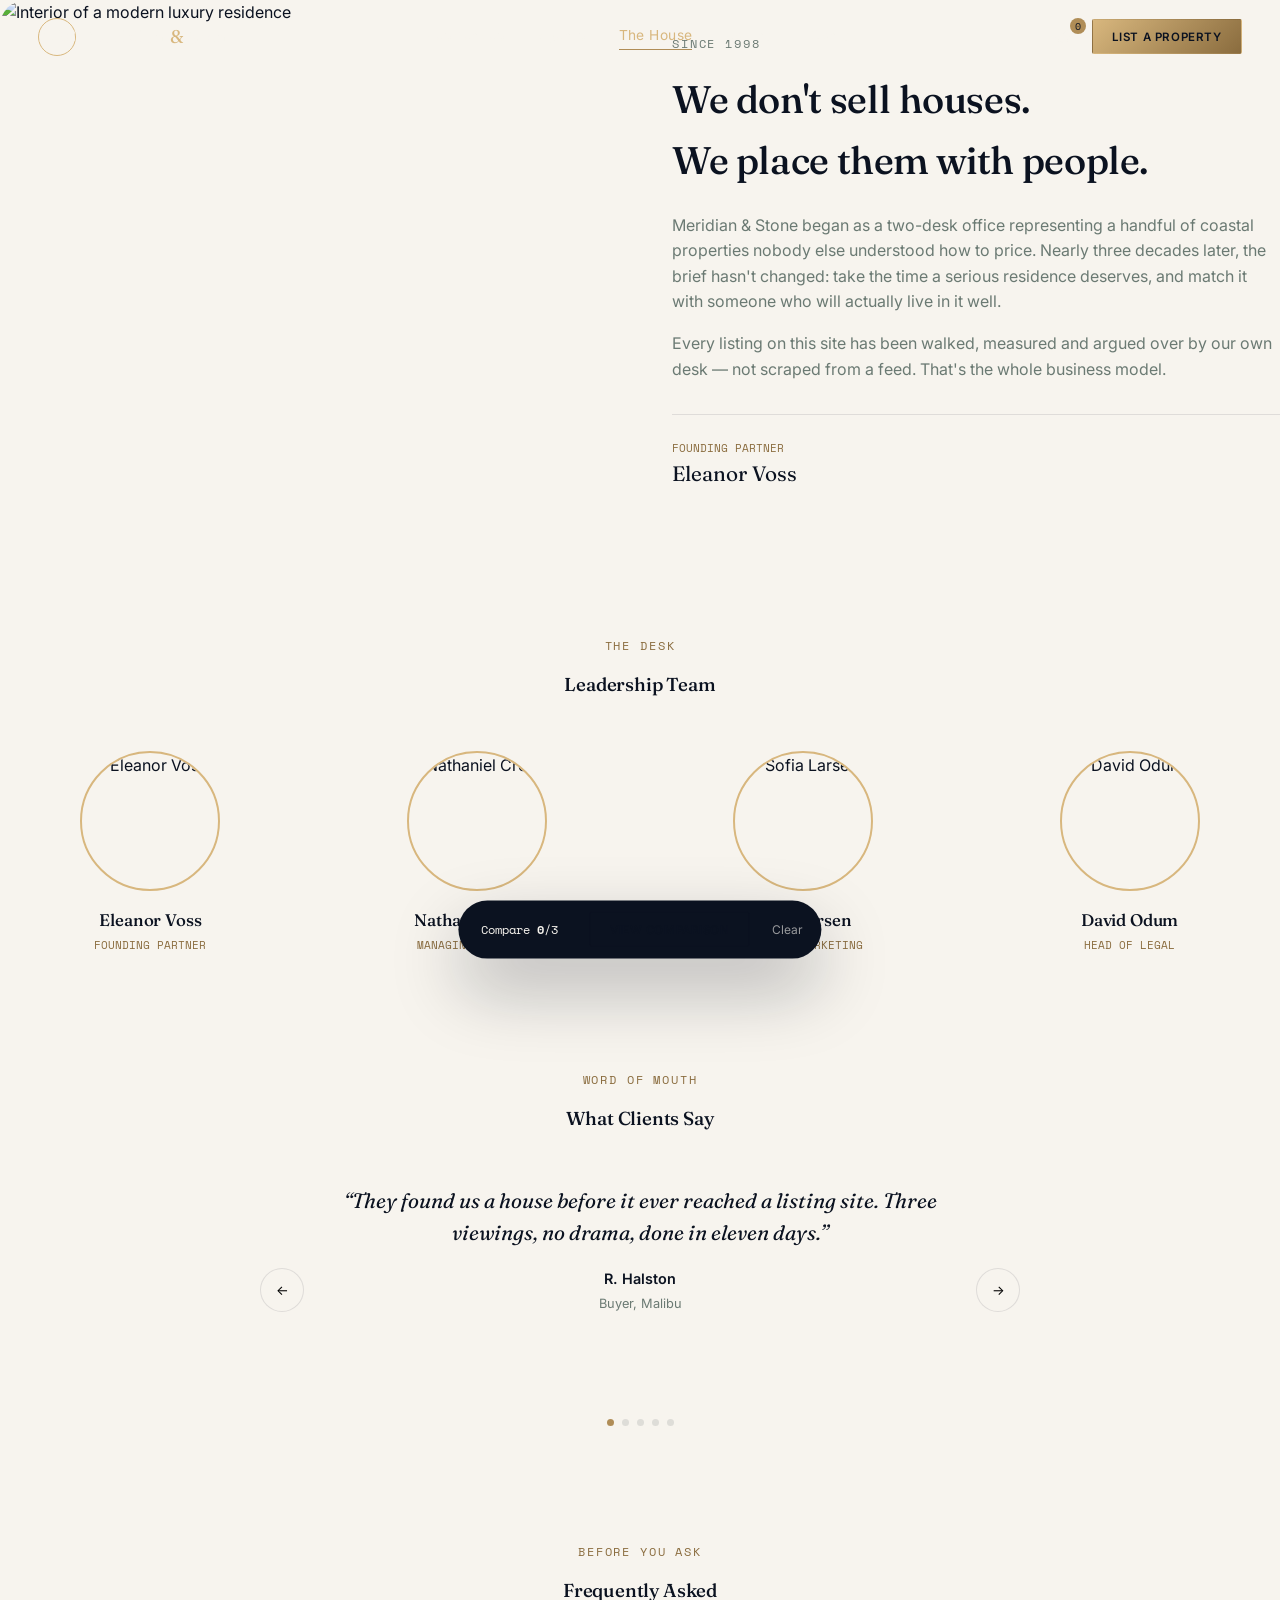
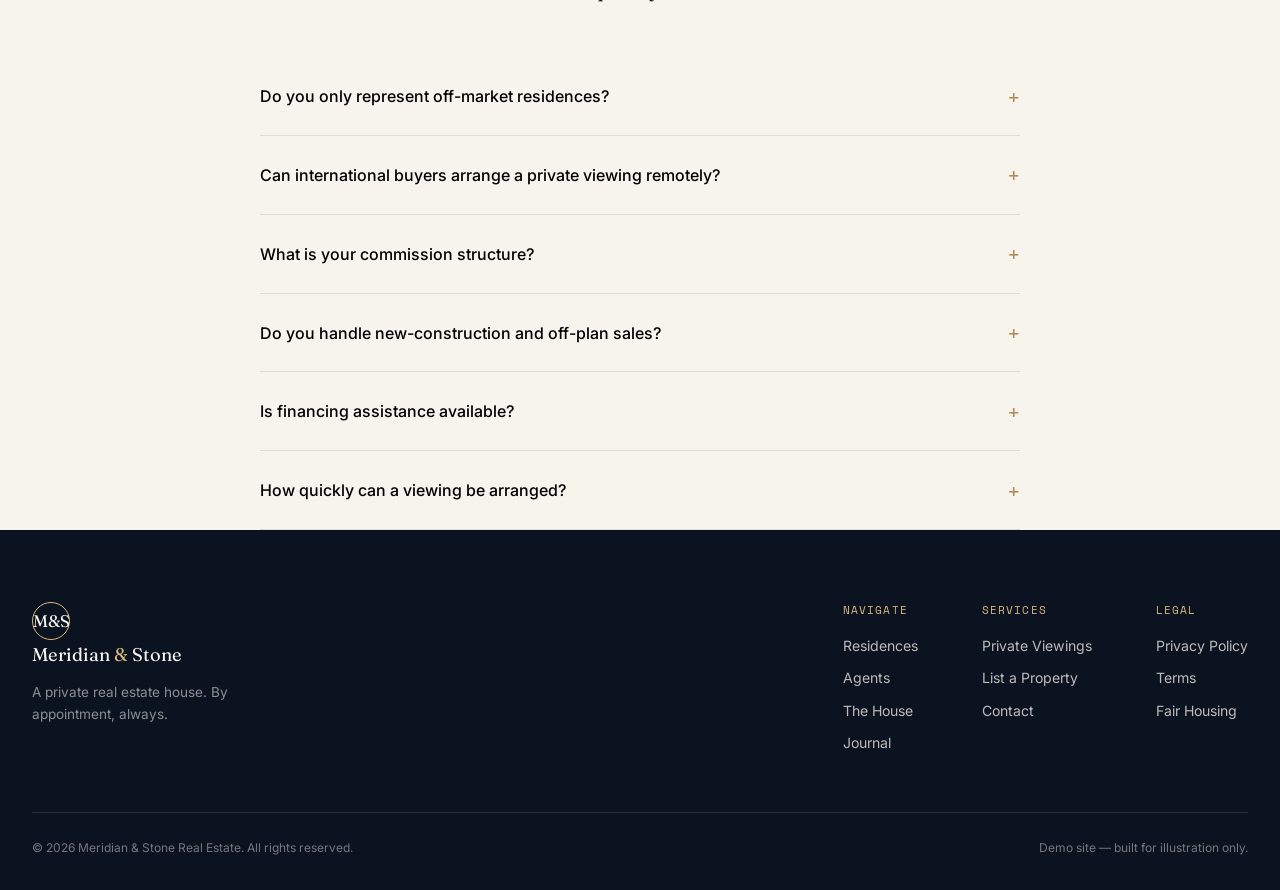
==== about.html @ effebbda "first commit" ====
<!DOCTYPE html>
<html lang="en">
<head>
<meta charset="UTF-8">
<meta name="viewport" content="width=device-width, initial-scale=1.0">
<title>About — Meridian &amp; Stone</title>
<meta name="description" content="Learn about Meridian & Stone, a private real estate house since 1998.">

<link rel="preconnect" href="https://fonts.googleapis.com">
<link rel="preconnect" href="https://fonts.gstatic.com" crossorigin>
<link href="https://fonts.googleapis.com/css2?family=Fraunces:ital,opsz,wght@0,9..144,300;0,9..144,400;0,9..144,500;0,9..144,600;1,9..144,400&family=Inter:wght@300;400;500;600;700&family=Space+Mono:wght@400;700&display=swap" rel="stylesheet">

<link rel="stylesheet" href="styles.css">
</head>
<body>

<!-- ============ LOADING SCREEN ============ -->
<div class="loader" id="loader" aria-hidden="true">
  <div class="loader__mark">
    <span class="loader__ring"></span>
    <span class="loader__glyph">M&amp;S</span>
  </div>
  <p class="loader__text">Meridian &amp; Stone</p>
</div>

<!-- ============ TOAST CONTAINER ============ -->
<div class="toast-stack" id="toastStack" aria-live="polite"></div>

<!-- ============ COMPARE DOCK ============ -->
<div class="compare-dock" id="compareDock">
  <div class="compare-dock__inner">
    <span class="compare-dock__label">Compare <strong id="compareCount">0</strong>/3</span>
    <div class="compare-dock__slots" id="compareSlots"></div>
    <button class="btn btn--ghost btn--sm" id="openCompareBtn">View comparison</button>
    <button class="compare-dock__clear" id="clearCompareBtn" aria-label="Clear comparison list">Clear</button>
  </div>
</div>

<!-- ============ NAVIGATION ============ -->
<header class="nav" id="siteNav">
  <div class="nav__inner">
    <a href="index.html" class="nav__brand">
      <span class="nav__mark">M&amp;S</span>
      <span class="nav__brandtext">Meridian <em>&amp;</em> Stone</span>
    </a>

    <nav class="nav__links" id="navLinks">
      <a href="listings.html" class="nav__link">Residences</a>
      <a href="agents.html" class="nav__link">Agents</a>
      <a href="about.html" class="nav__link active">The House</a>
      <a href="journal.html" class="nav__link">Journal</a>
      <a href="contact.html" class="nav__link">Contact</a>
    </nav>

    <div class="nav__actions">
      <button class="icon-btn" id="favToggleBtn" title="View saved residences" aria-label="Saved residences">
        <svg viewBox="0 0 24 24"><path d="M12 21s-7.5-4.6-10-9.2C.4 8.4 2 5 5.4 5c2 0 3.4 1 4.6 2.6C11.2 6 12.6 5 14.6 5 18 5 19.6 8.4 18 11.8 15.5 16.4 8 21 8 21z" fill="none" stroke="currentColor" stroke-width="1.5"/></svg>
        <span class="icon-btn__count" id="favCount">0</span>
      </button>
      <button class="btn btn--brass btn--sm" id="listPropertyBtn">List a Property</button>
      <button class="nav__burger" id="navBurger" aria-label="Open menu"><span></span><span></span><span></span></button>
    </div>
  </div>
</header>

<!-- ============ ABOUT PAGE ============ -->
<section class="sectionAbout" id="about">
  <div class="about__story">
    <div class="about__story-media" data-reveal>
      <img src="https://images.unsplash.com/photo-1600607687939-ce8a6c25118c?q=80&w=1400&auto=format&fit=crop" alt="Interior of a modern luxury residence" loading="lazy">
    </div>
    <div class="about__story-copy" data-reveal>
      <p class="eyebrow">Since 1998</p>
      <h2>We don't sell houses. <br>We place them with people.</h2>
      <p>Meridian &amp; Stone began as a two-desk office representing a handful of coastal properties nobody else understood how to price. Nearly three decades later, the brief hasn't changed: take the time a serious residence deserves, and match it with someone who will actually live in it well.</p>
      <p>Every listing on this site has been walked, measured and argued over by our own desk — not scraped from a feed. That's the whole business model.</p>
      <div class="about__signature">
        <span>Founding Partner</span>
        <strong>Eleanor Voss</strong>
      </div>
    </div>
  </div>

  <div class="team">
    <div class="section__head" data-reveal><p class="eyebrow">The Desk</p><h3>Leadership Team</h3></div>
    <div class="team-grid" id="teamGrid"></div>
  </div>

  <div class="testimonials" data-reveal>
    <div class="section__head"><p class="eyebrow">Word Of Mouth</p><h3>What Clients Say</h3></div>
    <div class="testimonial-carousel">
      <button class="carousel-arrow carousel-arrow--prev" id="testiPrev" aria-label="Previous testimonial">&#8592;</button>
      <div class="testimonial-track" id="testimonialTrack"></div>
      <button class="carousel-arrow carousel-arrow--next" id="testiNext" aria-label="Next testimonial">&#8594;</button>
    </div>
    <div class="carousel-dots" id="testiDots"></div>
  </div>

  <div class="faq" data-reveal>
    <div class="section__head"><p class="eyebrow">Before You Ask</p><h3>Frequently Asked</h3></div>
    <div class="faq-list" id="faqList"></div>
  </div>
</section>

<!-- ============ FOOTER ============ -->
<footer class="footer">
  <div class="footer__inner">
    <div class="footer__brand">
      <span class="nav__mark">M&amp;S</span>
      <span class="nav__brandtext">Meridian <em>&amp;</em> Stone</span>
      <p>A private real estate house. By appointment, always.</p>
    </div>
    <div class="footer__cols">
      <div>
        <h4>Navigate</h4>
        <a href="listings.html">Residences</a>
        <a href="agents.html">Agents</a>
        <a href="about.html">The House</a>
        <a href="journal.html">Journal</a>
      </div>
      <div>
        <h4>Services</h4>
        <a href="booking.html">Private Viewings</a>
        <a href="upload.html">List a Property</a>
        <a href="contact.html">Contact</a>
      </div>
      <div>
        <h4>Legal</h4>
        <a href="#">Privacy Policy</a>
        <a href="#">Terms</a>
        <a href="#">Fair Housing</a>
      </div>
    </div>
  </div>
  <div class="footer__bottom">
    <p>&copy; <span id="year"></span> Meridian &amp; Stone Real Estate. All rights reserved.</p>
    <p>Demo site — built for illustration only.</p>
  </div>
</footer>

<!-- ============ BACK TO TOP ============ -->
<button class="back-to-top" id="backToTop" aria-label="Back to top">
  <svg viewBox="0 0 24 24"><path d="M12 19V5M5 12l7-7 7 7" fill="none" stroke="currentColor" stroke-width="2" stroke-linecap="round" stroke-linejoin="round"/></svg>
</button>

<!-- ============ PROPERTY DETAIL MODAL ============ -->
<div class="modal" id="propertyModal" aria-hidden="true">
  <div class="modal__backdrop" data-close-modal></div>
  <div class="modal__panel modal__panel--property" role="dialog" aria-modal="true" aria-labelledby="modalTitle">
    <button class="modal__close" data-close-modal aria-label="Close">&times;</button>
    <div class="modal__body" id="modalBody"></div>
  </div>
</div>

<!-- ============ COMPARE MODAL ============ -->
<div class="modal" id="compareModal" aria-hidden="true">
  <div class="modal__backdrop" data-close-modal></div>
  <div class="modal__panel modal__panel--compare" role="dialog" aria-modal="true" aria-labelledby="compareTitle">
    <button class="modal__close" data-close-modal aria-label="Close">&times;</button>
    <h3 id="compareTitle">Compare Residences</h3>
    <div class="compare-table-wrap">
      <table class="compare-table" id="compareTable"></table>
    </div>
  </div>
</div>

<!-- ============ FAVORITES MODAL ============ -->
<div class="modal" id="favModal" aria-hidden="true">
  <div class="modal__backdrop" data-close-modal></div>
  <div class="modal__panel modal__panel--fav" role="dialog" aria-modal="true" aria-labelledby="favTitle">
    <button class="modal__close" data-close-modal aria-label="Close">&times;</button>
    <h3 id="favTitle">Saved Residences</h3>
    <div class="fav-grid" id="favGrid"></div>
    <p class="fav-empty" id="favEmpty" hidden>Nothing saved yet — tap the heart on any residence to keep it here.</p>
  </div>
</div>

<script src="script.js"></script>
</body>
</html>
---- styles.css ----
/* =========================================================
   MERIDIAN & STONE — LUXURY REAL ESTATE
   Design tokens: ink navy + brushed brass + warm ivory
   Type: Fraunces (display) / Inter (body) / Space Mono (data)
   ========================================================= */

:root{
  /* ---- Color tokens ---- */
  --ink:            #0B1220;
  --ink-2:          #121B2E;
  --ivory:          #F7F4EE;
  --ivory-dim:      #EDE8DD;
  --stone:          #E7E2D6;
  --charcoal:       #23262B;
  --brass:          #B08D57;
  --brass-light:    #D8B77E;
  --brass-dark:     #8A6C3E;
  --amber-glow:     #D8A657;
  --sage:           #6B7A73;
  --line:           rgba(11,18,32,0.10);
  --line-light:     rgba(247,244,238,0.18);

  /* ---- Type ---- */
  --font-display: 'Fraunces', serif;
  --font-body: 'Inter', sans-serif;
  --font-mono: 'Space Mono', monospace;

  /* ---- Elevation / glass ---- */
  --glass-bg: rgba(247,244,238,0.08);
  --glass-border: rgba(247,244,238,0.22);
  --shadow-soft: 0 20px 60px rgba(11,18,32,0.16);
  --shadow-lift: 0 30px 70px rgba(11,18,32,0.28);

  /* ---- Motion ---- */
  --ease: cubic-bezier(.16,.84,.32,1);
  --dur-fast: .25s;
  --dur-med: .55s;
  --dur-slow: .9s;

  --radius-sm: 6px;
  --radius-md: 14px;
  --radius-lg: 26px;
}

/* =========================================================
   RESET
   ========================================================= */
*,*::before,*::after{ box-sizing:border-box; }
html{ scroll-behavior:smooth; }
body{
  margin:0;
  font-family: var(--font-body);
  color: var(--ink);
  background: var(--ivory);
  line-height:1.6;
  -webkit-font-smoothing:antialiased;
  overflow-x:hidden;
  min-height:100vh;
  display:flex;
  flex-direction:column;
}
img{ max-width:100%; display:block; }
a{ color:inherit; text-decoration:none; }
button{ font-family:inherit; cursor:pointer; }
input,select,textarea{ font-family:inherit; font-size:1rem; }
ul{ margin:0; padding:0; list-style:none; }
h1,h2,h3,h4,h5{ font-family:var(--font-display); font-weight:500; margin:0; letter-spacing:-0.01em; }
p{ margin:0; }
:focus-visible{ outline:2px solid var(--brass); outline-offset:3px; }

@media (prefers-reduced-motion: reduce){
  *{ animation-duration:0.01ms !important; animation-iteration-count:1 !important; transition-duration:0.01ms !important; scroll-behavior:auto !important; }
}

.eyebrow{
  font-family: var(--font-mono);
  text-transform:uppercase;
  letter-spacing:0.16em;
  font-size:0.72rem;
  color:var(--brass-dark);
  margin-bottom:0.9rem;
  display:inline-block;
}

/* =========================================================
   LOADER
   ========================================================= */
.loader{
  position:fixed; inset:0; z-index:9999;
  background:var(--ink);
  display:flex; flex-direction:column; align-items:center; justify-content:center; gap:1.4rem;
  transition: opacity .7s var(--ease), visibility .7s var(--ease);
}
.loader.is-hidden{ opacity:0; visibility:hidden; pointer-events:none; }
.loader__mark{ position:relative; width:92px; height:92px; display:flex; align-items:center; justify-content:center; }
.loader__ring{
  position:absolute; inset:0; border-radius:50%;
  border:1px solid rgba(216,183,126,0.25);
  border-top-color:var(--brass-light);
  animation:spin 1.1s linear infinite;
}
.loader__glyph{ font-family:var(--font-display); color:var(--ivory); font-size:1.3rem; letter-spacing:0.05em; }
.loader__text{ font-family:var(--font-mono); color:var(--brass-light); letter-spacing:0.24em; font-size:0.7rem; text-transform:uppercase; }
@keyframes spin{ to{ transform:rotate(360deg); } }

/* =========================================================
   REVEAL ON SCROLL
   ========================================================= */
[data-reveal]{
  opacity:0; transform:translateY(28px);
  transition: opacity .9s var(--ease), transform .9s var(--ease);
}
[data-reveal].is-visible{ opacity:1; transform:none; }

/* =========================================================
   TOASTS
   ========================================================= */
.toast-stack{
  position:fixed; top:1.25rem; right:1.25rem; z-index:10000;
  display:flex; flex-direction:column; gap:0.6rem; align-items:flex-end;
}
.toast{
  background:var(--ink); color:var(--ivory);
  padding:0.9rem 1.2rem; border-radius:var(--radius-sm);
  font-size:0.88rem; box-shadow:var(--shadow-soft);
  display:flex; align-items:center; gap:0.6rem;
  border-left:3px solid var(--brass);
  transform:translateX(120%); opacity:0;
  transition: transform .5s var(--ease), opacity .5s var(--ease);
  max-width:320px;
}
.toast.is-shown{ transform:translateX(0); opacity:1; }
.toast--error{ border-left-color:#C1584A; }

/* =========================================================
   NAVIGATION
   ========================================================= */
.nav{
  position:fixed; top:0; left:0; right:0; z-index:1000;
  padding:1.1rem 0;
  transition: background .4s var(--ease), padding .4s var(--ease), box-shadow .4s var(--ease);
}
.nav::before{
  content:''; position:absolute; inset:0;
  background:transparent; transition: background .4s var(--ease), backdrop-filter .4s var(--ease);
  z-index:-1;
}
.nav.is-scrolled{ padding:0.65rem 0; box-shadow:0 8px 30px rgba(11,18,32,0.10); }
.nav.is-scrolled::before {
    background: rgba(247, 244, 238, 0.86);

    -webkit-backdrop-filter: blur(14px) saturate(140%);
    backdrop-filter: blur(14px) saturate(140%);
}
.nav.is-scrolled .nav__brandtext, .nav.is-scrolled .nav__link{ color:var(--ink); }
.nav.is-scrolled .nav__mark{ color:var(--ink); border-color:var(--ink); }
.nav.is-scrolled .icon-btn, .nav.is-scrolled .nav__burger span{ color:var(--ink); background:var(--ink); }

.nav__inner{
  max-width:1360px; margin:0 auto; padding:0 2.4rem;
  display:flex; align-items:center; justify-content:space-between; gap:2rem;
}
.nav__brand{ display:flex; align-items:center; gap:0.7rem; cursor:pointer; }
.nav__mark{
  font-family:var(--font-display); font-size:1.05rem; color:var(--ivory);
  border:1px solid var(--brass-light); border-radius:50%;
  width:38px; height:38px; display:flex; align-items:center; justify-content:center;
  transition:color .4s;
}
.nav__brandtext{ font-family:var(--font-display); font-size:1.15rem; color:var(--ivory); transition:color .4s; }
.nav__brandtext em{ font-style:normal; color:var(--brass-light); }

.nav__links{ display:flex; gap:2.1rem; }
.nav__link{
  font-size:0.86rem; letter-spacing:0.03em; color:var(--ivory);
  position:relative; padding-bottom:4px; transition:color .3s;
  cursor:pointer;
}
.nav__link::after{
  content:''; position:absolute; left:0; right:100%; bottom:0; height:1px; background:var(--brass);
  transition:right .35s var(--ease);
}
.nav__link:hover::after{ right:0; }

/* ===== ACTIVE LINK STYLING (Multi-page) ===== */
.nav__link.active {
  color: var(--brass-light) !important;
}
.nav__link.active::after {
  right: 0 !important;
  width: 100% !important;
}

/* ===== SCROLLED STATE ACTIVE LINK ===== */
.nav.is-scrolled .nav__link.active {
  color: var(--brass-dark) !important;
}
.nav.is-scrolled .nav__link.active::after {
  background: var(--brass-dark) !important;
}

.nav__actions{ display:flex; align-items:center; gap:1rem; }
.icon-btn{
  position:relative; background:none; border:none; color:var(--ivory); width:22px; height:22px; padding:0;
  transition:color .3s;
}
.icon-btn svg{ width:100%; height:100%; }
.icon-btn__count{
  position:absolute; top:-8px; right:-10px; background:var(--brass);
  color:var(--ink); font-family:var(--font-mono); font-size:0.6rem;
  width:16px; height:16px; border-radius:50%; display:flex; align-items:center; justify-content:center;
}
.nav__burger{ display:none; flex-direction:column; gap:5px; background:none; border:none; padding:6px; cursor:pointer; }
.nav__burger span{ width:22px; height:1.5px; background:var(--ivory); transition:background .3s; }

/* =========================================================
   BUTTONS
   ========================================================= */
.btn{
  display:inline-flex; align-items:center; justify-content:center; gap:0.5rem;
  padding:0.95rem 1.9rem; border-radius:2px; border:1px solid transparent;
  font-size:0.82rem; letter-spacing:0.05em; text-transform:uppercase; font-weight:600;
  cursor:pointer; position:relative; overflow:hidden;
  transition: transform .4s var(--ease), box-shadow .4s var(--ease), background .4s var(--ease), color .4s var(--ease), border-color .4s var(--ease);
}
.btn::before{
  content:''; position:absolute; inset:0; background:rgba(255,255,255,0.18);
  transform:translateX(-105%); transition:transform .55s var(--ease);
}
.btn:hover::before{ transform:translateX(105%); }
.btn:active{ transform:scale(0.97); }

.btn--brass{ background:linear-gradient(135deg, var(--brass-light), var(--brass-dark)); color:var(--ink); }
.btn--brass:hover{ box-shadow:0 12px 34px rgba(176,141,87,0.45); transform:translateY(-2px); }

.btn--ghost-light{ background:transparent; color:var(--ivory); border-color:rgba(247,244,238,0.5); }
.btn--ghost-light:hover{ background:rgba(247,244,238,0.1); border-color:var(--ivory); }

.btn--ghost{ background:transparent; color:var(--ink); border-color:var(--line); }
.btn--ghost:hover{ background:var(--ink); color:var(--ivory); }

.btn--outline{ background:transparent; color:var(--ink); border-color:var(--ink); }
.btn--outline:hover{ background:var(--ink); color:var(--ivory); }

.btn--sm{ padding:0.6rem 1.2rem; font-size:0.72rem; }
.btn--wide{ width:100%; padding:1.05rem; }

/* =========================================================
   HERO
   ========================================================= */
.hero{
  position:relative; min-height:100vh; display:flex; align-items:center; justify-content:center;
  overflow:hidden; color:var(--ivory); padding:8rem 2rem 4rem;
}
.hero__media{ position:absolute; inset:0; z-index:0; }
.hero__img{
  width:100%; height:100%; object-fit:cover;
  animation:heroZoom 22s ease-in-out infinite alternate;
}
@keyframes heroZoom{ from{ transform:scale(1); } to{ transform:scale(1.12); } }
.hero__overlay{
  position:absolute; inset:0;
  background:
    linear-gradient(180deg, rgba(11,18,32,0.55) 0%, rgba(11,18,32,0.35) 40%, rgba(11,18,32,0.85) 100%);
}
.hero__grain{
  position:absolute; inset:0; z-index:1; pointer-events:none; opacity:0.05;
  background-image:url("data:image/svg+xml,%3Csvg xmlns='http://www.w3.org/2000/svg' width='120' height='120'%3E%3Cfilter id='n'%3E%3CfeTurbulence type='fractalNoise' baseFrequency='0.85' numOctaves='2' stitchTiles='stitch'/%3E%3C/filter%3E%3Crect width='100%25' height='100%25' filter='url(%23n)'/%3E%3C/svg%3E");
}
.hero__content{ position:relative; z-index:2; max-width:820px; text-align:center; }
.hero__eyebrow{ color:var(--brass-light); }
.hero__title{
  font-size:clamp(2.6rem, 6vw, 5rem); line-height:1.05; font-weight:400;
}
.hero__title em{ font-style:italic; color:var(--brass-light); font-weight:300; }
.hero__sub{
  margin:1.6rem auto 0; max-width:520px; font-size:1.05rem; color:rgba(247,244,238,0.82); font-weight:300;
}
.hero__ctas{ display:flex; gap:1rem; justify-content:center; margin-top:2.6rem; flex-wrap:wrap; }

.hero__scroll{
  position:absolute; bottom:2.2rem; left:50%; transform:translateX(-50%);
  z-index:2; color:var(--ivory); font-family:var(--font-mono); font-size:0.68rem;
  letter-spacing:0.2em; text-transform:uppercase; display:flex; flex-direction:column; align-items:center; gap:0.6rem;
  opacity:0.75;
}
.hero__scroll span{
  width:1px; height:34px; background:linear-gradient(var(--brass-light), transparent);
  animation:scrollLine 1.8s ease-in-out infinite;
}
@keyframes scrollLine{ 0%{ transform:scaleY(0); transform-origin:top; } 50%{ transform:scaleY(1); transform-origin:top; } 51%{ transform-origin:bottom; } 100%{ transform:scaleY(0); transform-origin:bottom; } }

/* --- Search bar (signature glass element) --- */
.searchbar {
    position: relative;
    z-index: 3;

    margin-top: 3.2rem;

    display: flex;
    align-items: stretch;

    background: var(--glass-bg);
    border: 1px solid var(--glass-border);

    -webkit-backdrop-filter: blur(18px) saturate(160%);
    backdrop-filter: blur(18px) saturate(160%);

    border-radius: 100px;
    padding: 0.5rem 0.6rem 0.5rem 1.6rem;

    max-width: 920px;
    width: calc(100% - 2rem);

    box-shadow: var(--shadow-soft);
}
.searchbar__field{ display:flex; flex-direction:column; padding:0.4rem 1.2rem; flex:1; min-width:0; }
.searchbar__field label{ font-family:var(--font-mono); font-size:0.6rem; text-transform:uppercase; letter-spacing:0.12em; color:var(--brass-light); margin-bottom:2px; }
.searchbar__field input, .searchbar__field select{
  background:none; border:none; color:var(--ivory); font-size:0.88rem; padding:0; width:100%;
}
.searchbar__field input::placeholder{ color:rgba(247,244,238,0.5); }
.searchbar__field select{ appearance:none; }
.searchbar__field select option{ color:var(--ink); }
.searchbar__div{ width:1px; background:rgba(247,244,238,0.2); margin:0.5rem 0; }
.searchbar__submit{
  border:none; background:linear-gradient(135deg, var(--brass-light), var(--brass-dark));
  color:var(--ink); width:52px; height:52px; border-radius:50%; flex-shrink:0;
  display:flex; align-items:center; justify-content:center; transition:transform .3s var(--ease);
}
.searchbar__submit svg{ width:19px; height:19px; }
.searchbar__submit:hover{ transform:scale(1.08) rotate(8deg); }

/* =========================================================
   STATS STRIP
   ========================================================= */
.stats{ background:var(--ink); color:var(--ivory); padding:3.6rem 2rem; }
.stats__inner{
  max-width:1200px; margin:0 auto;
  display:grid; grid-template-columns:repeat(4,1fr); gap:2rem; text-align:center;
}
.stat{ position:relative; }
.stat__num{ font-family:var(--font-display); font-size:2.6rem; color:var(--brass-light); }
.stat__suffix{ font-family:var(--font-mono); font-size:1.1rem; color:var(--brass-light); margin-left:2px; }
.stat p{ margin-top:0.5rem; font-size:0.82rem; color:rgba(247,244,238,0.65); letter-spacing:0.02em; }

/* =========================================================
   SECTION GENERICS
   ========================================================= */
.section{ padding:7rem 2rem; max-width:1360px; margin:0 auto; }
.section--stone{ background:var(--ivory-dim); max-width:none; }
.section--stone > *{ max-width:1360px; margin-left:auto; margin-right:auto; }
.section--tight{ padding-top:3rem; padding-bottom:3rem; }
.section__head{ max-width:640px; margin:0 auto 3.2rem; text-align:center; }
.section__head h2{ font-size:clamp(1.9rem,3.4vw,2.8rem); }
.section__head--row{ display:flex; justify-content:space-between; align-items:flex-end; text-align:left; max-width:none; }
.section__lede{ margin-top:0.8rem; color:var(--sage); font-size:0.95rem; }

/* =========================================================
   FEATURED GRID (magazine asymmetric)
   ========================================================= */
.feature-grid{
  display:grid; grid-template-columns:repeat(4, 1fr); grid-auto-rows:220px; gap:1.4rem;
}
.feature-card{
  position:relative; border-radius:var(--radius-md); overflow:hidden; grid-column:span 2; grid-row:span 1;
  cursor:pointer;
}
.feature-card:nth-child(1){ grid-column:span 2; grid-row:span 2; }
.feature-card:nth-child(4){ grid-column:span 2; grid-row:span 2; }
.feature-card img{ width:100%; height:100%; object-fit:cover; transition:transform .8s var(--ease); }
.feature-card::after{
  content:''; position:absolute; inset:0;
  background:linear-gradient(180deg, rgba(11,18,32,0) 40%, rgba(11,18,32,0.88) 100%);
  transition:opacity .4s;
}
.feature-card:hover img{ transform:scale(1.09); }
.feature-card__info{
  position:absolute; left:0; right:0; bottom:0; padding:1.4rem; z-index:2; color:var(--ivory);
}
.feature-card__tag{ font-family:var(--font-mono); font-size:0.62rem; text-transform:uppercase; letter-spacing:0.1em; color:var(--brass-light); }
.feature-card__title{ font-size:1.25rem; margin-top:0.3rem; }
.feature-card__price{ font-family:var(--font-mono); font-size:0.85rem; margin-top:0.3rem; color:var(--ivory); opacity:0.9; }

/* =========================================================
   FILTERS
   ========================================================= */
.filters{
  max-width:1360px; margin:0 auto 3rem; padding:1.6rem; background:var(--ivory);
  border-radius:var(--radius-md); border:1px solid var(--line); box-shadow:0 12px 40px rgba(11,18,32,0.06);
}
.filters__row{ display:flex; gap:0.9rem; flex-wrap:wrap; }
.filters__row + .filters__row{ margin-top:1rem; align-items:center; }
.filters__input, .filters__select{
  padding:0.85rem 1.1rem; border:1px solid var(--line); border-radius:var(--radius-sm);
  background:var(--ivory-dim); flex:1; min-width:160px; font-size:0.88rem;
}
.filters__input{ flex:2; min-width:220px; }
.filters__rangelabel{ font-size:0.82rem; color:var(--sage); font-family:var(--font-mono); white-space:nowrap; }
.filters__row--range{ gap:1.2rem; }
.filters__row--range input[type="range"]{ flex:1; accent-color:var(--brass); }
.filters__reset{
  background:none; border:1px solid var(--line); padding:0.6rem 1.1rem; border-radius:var(--radius-sm);
  font-size:0.78rem; color:var(--ink); transition:all .3s;
}
.filters__reset:hover{ background:var(--ink); color:var(--ivory); border-color:var(--ink); }
.filters__count{ margin-top:0.9rem; font-size:0.8rem; color:var(--sage); font-family:var(--font-mono); }

/* =========================================================
   LISTING / PROPERTY CARDS
   ========================================================= */
.listing-grid, .rail-inner{
  display:grid; grid-template-columns:repeat(3, 1fr); gap:2rem;
}
.rail{ display:flex; gap:1.6rem; overflow-x:auto; padding-bottom:1rem; scroll-snap-type:x proximity; }
.rail .property-card{ min-width:300px; scroll-snap-align:start; }

.property-card{
  background:var(--ivory); border-radius:var(--radius-md); overflow:hidden; position:relative;
  box-shadow:0 10px 30px rgba(11,18,32,0.06);
  transition: transform .55s var(--ease), box-shadow .55s var(--ease);
  border:1px solid var(--line);
  opacity:0; transform:translateY(30px);
  animation:cardIn .7s var(--ease) forwards;
}
@keyframes cardIn{ to{ opacity:1; transform:none; } }
.property-card:hover{
  transform:translateY(-10px);
  box-shadow: var(--shadow-lift), 0 0 0 1px rgba(176,141,87,0.25), 0 0 40px rgba(216,166,87,0.25);
}
.property-card__media{ position:relative; height:230px; overflow:hidden; }
.property-card__media img{ width:100%; height:100%; object-fit:cover; transition:transform .8s var(--ease); }
.property-card:hover .property-card__media img{ transform:scale(1.12); }
.property-card__badge{
  position:absolute; top:0.9rem; left:0.9rem; background:var(--ink); color:var(--ivory);
  font-family:var(--font-mono); font-size:0.62rem; text-transform:uppercase; letter-spacing:0.08em;
  padding:0.4rem 0.7rem; border-radius:2px;
}
.property-card__price-tag{
  position:absolute; top:0; right:0; background:linear-gradient(135deg, var(--brass-light), var(--brass-dark));
  color:var(--ink); font-family:var(--font-mono); font-size:0.78rem; font-weight:700;
  padding:0.55rem 1rem 0.55rem 1.3rem;
  clip-path:polygon(14px 0, 100% 0, 100% 100%, 0 100%);
}
.property-card__fav {
    position: absolute;
    bottom: 0.9rem;
    right: 0.9rem;
    width: 38px;
    height: 38px;
    border-radius: 50%;

    background: rgba(247, 244, 238, 0.85);

    -webkit-backdrop-filter: blur(6px);
    backdrop-filter: blur(6px);

    border: none;

    display: flex;
    align-items: center;
    justify-content: center;

    color: var(--ink);

    transition: transform 0.3s var(--ease), background 0.3s;
}
.property-card__fav svg{ width:18px; height:18px; transition:fill .3s, stroke .3s; }
.property-card__fav:hover{ transform:scale(1.12); }
.property-card__fav.is-active svg{ fill:#C1584A; stroke:#C1584A; }

.property-card__body{ padding:1.5rem; }
.property-card__loc{ font-family:var(--font-mono); font-size:0.7rem; text-transform:uppercase; letter-spacing:0.08em; color:var(--brass-dark); }
.property-card__title{ font-size:1.28rem; margin-top:0.4rem; }
.property-card__specs{
  display:flex; gap:1rem; margin-top:0.9rem; padding-top:0.9rem; border-top:1px solid var(--line);
  font-size:0.8rem; color:var(--sage); flex-wrap:wrap;
}
.property-card__specs span{ display:flex; align-items:center; gap:0.35rem; }
.property-card__footer{ display:flex; align-items:center; justify-content:space-between; margin-top:1.2rem; gap:0.6rem; }
.property-card__price{ font-family:var(--font-mono); font-weight:700; font-size:1.05rem; }
.property-card__actions{ display:flex; gap:0.5rem; }
.property-card__actions button{
  border:1px solid var(--line); background:none; border-radius:var(--radius-sm);
  padding:0.5rem 0.8rem; font-size:0.72rem; text-transform:uppercase; letter-spacing:0.04em;
  transition:all .3s var(--ease); color:var(--ink);
}
.property-card__actions button:hover{ background:var(--ink); color:var(--ivory); border-color:var(--ink); }
.property-card__actions button.is-active{ background:var(--brass); color:var(--ink); border-color:var(--brass); }

.listing-empty{ text-align:center; padding:3rem 0; color:var(--sage); }
.listing-more{ text-align:center; margin-top:3rem; }

/* =========================================================
   COMPARE DOCK
   ========================================================= */
.compare-dock{
  position:fixed; left:50%; bottom:1.4rem; transform:translate(-50%, 140%);
  z-index:900; transition:transform .5s var(--ease);
}
.compare-dock.is-visible{ transform:translate(-50%, 0); }
.compare-dock__inner{
  background:var(--ink); color:var(--ivory); border-radius:100px;
  padding:0.7rem 0.8rem 0.7rem 1.4rem; display:flex; align-items:center; gap:1rem;
  box-shadow:var(--shadow-lift);
}
.compare-dock__label{ font-family:var(--font-mono); font-size:0.78rem; white-space:nowrap; }
.compare-dock__slots{ display:flex; gap:0.4rem; }
.compare-dock__slots span{
  width:34px; height:34px; border-radius:50%; overflow:hidden; border:1px solid var(--brass-light);
}
.compare-dock__slots img{ width:100%; height:100%; object-fit:cover; }
.compare-dock__clear{ background:none; border:none; color:rgba(247,244,238,0.6); font-size:0.75rem; }
.compare-dock__clear:hover{ color:var(--ivory); }

/* =========================================================
   MAP
   ========================================================= */
.map-wrap{ display:grid; grid-template-columns:2.2fr 1fr; gap:1.6rem; }
.map-frame{ width:100%; height:460px; border:0; border-radius:var(--radius-md); filter:grayscale(0.15) contrast(1.05); }
.map-legend{ background:var(--ink); color:var(--ivory); border-radius:var(--radius-md); padding:1.6rem; }
.map-legend__title{ font-family:var(--font-mono); font-size:0.7rem; text-transform:uppercase; letter-spacing:0.1em; color:var(--brass-light); margin-bottom:1rem; }
.map-legend__list{ display:flex; flex-direction:column; gap:0.8rem; }
.map-legend__item{
  display:flex; justify-content:space-between; padding-bottom:0.8rem; border-bottom:1px solid rgba(247,244,238,0.14);
  font-size:0.85rem; cursor:pointer; transition:color .3s;
}
.map-legend__item:hover{ color:var(--brass-light); }
.map-legend__item span{ font-family:var(--font-mono); font-size:0.75rem; color:rgba(247,244,238,0.6); }

/* =========================================================
   AGENTS
   ========================================================= */
.agents-grid{ display:grid; grid-template-columns:repeat(4, 1fr); gap:1.8rem; }
.agent-card{
  background:var(--ivory); border-radius:var(--radius-md); overflow:hidden; text-align:center;
  border:1px solid var(--line); transition:transform .5s var(--ease), box-shadow .5s var(--ease);
}
.agent-card:hover{ transform:translateY(-8px); box-shadow:var(--shadow-lift); }
.agent-card__media{ height:260px; overflow:hidden; }
.agent-card__media img{ width:100%; height:100%; object-fit:cover; transition:transform .7s var(--ease); }
.agent-card:hover .agent-card__media img{ transform:scale(1.08); }
.agent-card__body{ padding:1.4rem; }
.agent-card__name{ font-size:1.1rem; }
.agent-card__role{ font-family:var(--font-mono); font-size:0.7rem; text-transform:uppercase; letter-spacing:0.08em; color:var(--brass-dark); margin-top:0.3rem; }
.agent-card__stat{ font-size:0.8rem; color:var(--sage); margin-top:0.7rem; }
.agent-card__contact{ display:flex; justify-content:center; gap:0.6rem; margin-top:1rem; }
.agent-card__contact a{
  width:32px; height:32px; border-radius:50%; border:1px solid var(--line);
  display:flex; align-items:center; justify-content:center; transition:all .3s;
}
.agent-card__contact a:hover{ background:var(--brass); border-color:var(--brass); }
.agent-card__contact svg{ width:14px; height:14px; }

/* =========================================================
   ABOUT
   ========================================================= */
.about__story{ display:grid; grid-template-columns:1fr 1fr; gap:4rem; align-items:center; margin-bottom:7rem; }
.about__story-media{ border-radius:var(--radius-lg); overflow:hidden; height:520px; }
.about__story-media img{ width:100%; height:100%; object-fit:cover; }
.about__story-copy h2{ font-size:clamp(1.8rem,3vw,2.4rem); margin-bottom:1.3rem; }
.about__story-copy p{ color:var(--sage); margin-bottom:1rem; }
.about__signature{ margin-top:2rem; padding-top:1.5rem; border-top:1px solid var(--line); }
.about__signature span{ display:block; font-family:var(--font-mono); font-size:0.7rem; text-transform:uppercase; color:var(--brass-dark); }
.about__signature strong{ font-family:var(--font-display); font-size:1.3rem; font-weight:400; }

.team{ margin-bottom:7rem; }
.team-grid{ display:grid; grid-template-columns:repeat(4,1fr); gap:1.6rem; }
.team-card{ text-align:center; }
.team-card__media{ width:140px; height:140px; border-radius:50%; overflow:hidden; margin:0 auto 1rem; border:2px solid var(--brass-light); }
.team-card__media img{ width:100%; height:100%; object-fit:cover; }
.team-card__name{ font-size:1.05rem; }
.team-card__role{ font-family:var(--font-mono); font-size:0.68rem; text-transform:uppercase; color:var(--brass-dark); margin-top:0.2rem; }

.testimonials{ margin-bottom:7rem; }
.testimonial-carousel{ display:flex; align-items:center; gap:1.5rem; max-width:760px; margin:0 auto; }
.testimonial-track{ position:relative; flex:1; min-height:210px; }
.testimonial-slide{
  position:absolute; inset:0; opacity:0; transform:translateX(30px);
  transition:opacity .6s var(--ease), transform .6s var(--ease); text-align:center;
  pointer-events:none;
}
.testimonial-slide.is-active{ opacity:1; transform:none; pointer-events:auto; }
.testimonial-slide p{ font-family:var(--font-display); font-size:1.3rem; font-style:italic; color:var(--ink); line-height:1.5; }
.testimonial-slide strong{ display:block; margin-top:1.2rem; font-family:var(--font-body); font-weight:600; font-size:0.9rem; }
.testimonial-slide em{ font-style:normal; color:var(--sage); font-size:0.8rem; }
.carousel-arrow{
  width:44px; height:44px; border-radius:50%; border:1px solid var(--line); background:var(--ivory);
  flex-shrink:0; transition:all .3s;
}
.carousel-arrow:hover{ background:var(--ink); color:var(--ivory); border-color:var(--ink); }
.carousel-dots{ display:flex; justify-content:center; gap:0.5rem; margin-top:1.5rem; }
.carousel-dots span{ width:7px; height:7px; border-radius:50%; background:var(--line); cursor:pointer; transition:background .3s; }
.carousel-dots span.is-active{ background:var(--brass); }

.faq-list{ max-width:760px; margin:0 auto; }
.faq-item{ border-bottom:1px solid var(--line); }
.faq-q{
  width:100%; text-align:left; background:none; border:none; padding:1.4rem 0;
  display:flex; justify-content:space-between; align-items:center; font-size:1rem; font-weight:500;
}
.faq-q .plus{ font-size:1.4rem; color:var(--brass); transition:transform .35s var(--ease); font-family:var(--font-mono); }
.faq-item.is-open .plus{ transform:rotate(45deg); }
.faq-a{ max-height:0; overflow:hidden; transition:max-height .45s var(--ease); }
.faq-a p{ padding-bottom:1.4rem; color:var(--sage); font-size:0.92rem; }

/* =========================================================
   JOURNAL
   ========================================================= */
.journal-grid{ display:grid; grid-template-columns:repeat(3,1fr); gap:2rem; }
.journal-card{ background:var(--ivory); border-radius:var(--radius-md); overflow:hidden; border:1px solid var(--line); transition:transform .5s var(--ease), box-shadow .5s var(--ease); }
.journal-card:hover{ transform:translateY(-8px); box-shadow:var(--shadow-lift); }
.journal-card__media{ height:200px; overflow:hidden; }
.journal-card__media img{ width:100%; height:100%; object-fit:cover; transition:transform .7s var(--ease); }
.journal-card:hover .journal-card__media img{ transform:scale(1.08); }
.journal-card__body{ padding:1.4rem; }
.journal-card__meta{ font-family:var(--font-mono); font-size:0.65rem; text-transform:uppercase; letter-spacing:0.08em; color:var(--brass-dark); }
.journal-card__title{ font-size:1.15rem; margin-top:0.5rem; }
.journal-card__excerpt{ font-size:0.85rem; color:var(--sage); margin-top:0.6rem; }
.journal-card__link{ display:inline-block; margin-top:1rem; font-size:0.78rem; text-transform:uppercase; letter-spacing:0.05em; border-bottom:1px solid var(--ink); }

/* =========================================================
   BOOKING
   ========================================================= */
.booking{ display:grid; grid-template-columns:1fr 1.2fr; gap:4rem; background:var(--ink); color:var(--ivory); border-radius:var(--radius-lg); max-width:1360px; margin:0 auto; padding:2.5rem; }
.booking__copy h2{ font-size:clamp(1.8rem,3vw,2.4rem); color:var(--ivory); margin-bottom:1rem; }
.booking__copy p{ color:rgba(247,244,238,0.7); }
.booking__list{ margin-top:1.6rem; display:flex; flex-direction:column; gap:0.7rem; }
.booking__list li{ padding-left:1.4rem; position:relative; font-size:0.9rem; color:rgba(247,244,238,0.85); }
.booking__list li::before{ content:'—'; position:absolute; left:0; color:var(--brass-light); }

.booking__form {
    background: rgba(247, 244, 238, 0.05);
    border: 1px solid rgba(247, 244, 238, 0.14);
    border-radius: var(--radius-md);
    padding: 2rem;

    -webkit-backdrop-filter: blur(6px);
    backdrop-filter: blur(6px);
}
.booking__form-selected{ font-family:var(--font-mono); font-size:0.78rem; color:var(--brass-light); margin-bottom:1.4rem; }

/* =========================================================
   FORMS (shared)
   ========================================================= */
.form-grid{ display:grid; grid-template-columns:1fr 1fr; gap:1.2rem; }
.field{ display:flex; flex-direction:column; gap:0.4rem; }
.field--full{ grid-column:1 / -1; }
.field label{ font-family:var(--font-mono); font-size:0.68rem; text-transform:uppercase; letter-spacing:0.08em; color:var(--brass-light); }
.section .field label, .contact .field label{ color:var(--brass-dark); }
.field input, .field select, .field textarea{
  background:rgba(247,244,238,0.06); border:1px solid rgba(247,244,238,0.18); border-radius:var(--radius-sm);
  padding:0.85rem 1rem; color:var(--ivory); resize:vertical; transition:border-color .3s;
}
.field input:focus, .field select:focus, .field textarea:focus{ border-color:var(--brass-light); }
.section .field input, .section .field select, .section .field textarea, .contact .field input, .contact .field textarea, .upload-form .field input, .upload-form .field select, .upload-form .field textarea{
  background:var(--ivory); border:1px solid var(--line); color:var(--ink);
}
.section .field input:focus, .section .field select:focus, .section .field textarea:focus{ border-color:var(--brass); }
.field__error{ font-size:0.72rem; color:#C1584A; min-height:0.9rem; display:block; }
.field.has-error input, .field.has-error select, .field.has-error textarea{ border-color:#C1584A !important; }

.upload-form, .contact__form{ background:var(--ivory); border:1px solid var(--line); border-radius:var(--radius-md); padding:2.2rem; max-width:820px; margin:0 auto; box-shadow:0 12px 40px rgba(11,18,32,0.06); }
.upload-preview{ display:flex; gap:0.7rem; flex-wrap:wrap; margin-top:0.8rem; }
.upload-preview img{ width:72px; height:72px; object-fit:cover; border-radius:var(--radius-sm); border:1px solid var(--line); }

/* =========================================================
   NEWSLETTER
   ========================================================= */
.newsletter{ background:linear-gradient(135deg, var(--brass-dark), var(--brass)); padding:5rem 2rem; }
.newsletter__inner{ max-width:1100px; margin:0 auto; display:flex; justify-content:space-between; align-items:center; gap:3rem; flex-wrap:wrap; }
.newsletter h2{ color:var(--ink); font-size:clamp(1.5rem,2.6vw,2rem); max-width:480px; }
.newsletter .eyebrow{ color:rgba(11,18,32,0.6); }
.newsletter__form{ display:flex; gap:0.8rem; position:relative; flex-wrap:wrap; }
.newsletter__form input{ padding:0.95rem 1.3rem; border-radius:2px; border:1px solid rgba(11,18,32,0.2); min-width:260px; background:rgba(247,244,238,0.9); }
.newsletter__form .field__error{ position:absolute; bottom:-1.4rem; left:0; }

/* =========================================================
   CONTACT
   ========================================================= */
.contact__grid{ display:grid; grid-template-columns:1.3fr 1fr; gap:3rem; }
.contact__side{ display:flex; flex-direction:column; gap:1.6rem; }
.contact__card{ background:var(--ink); color:var(--ivory); padding:1.8rem; border-radius:var(--radius-md); }
.contact__card h3{ color:var(--brass-light); margin-bottom:0.8rem; font-size:1.1rem; }
.contact__card p{ font-size:0.9rem; color:rgba(247,244,238,0.75); margin-bottom:0.5rem; }
.contact__socials{ display:grid; grid-template-columns:1fr 1fr; gap:0.8rem; }
.social-btn{
  display:flex; align-items:center; gap:0.6rem; padding:0.9rem 1rem; border-radius:var(--radius-sm);
  border:1px solid var(--line); font-size:0.82rem; font-weight:500; transition:all .35s var(--ease);
}
.social-btn svg{ width:18px; height:18px; }
.social-btn--email:hover{ background:#3B4B63; color:#fff; border-color:#3B4B63; }
.social-btn--whatsapp:hover{ background:#25D366; color:#fff; border-color:#25D366; }
.social-btn--snap:hover{ background:#FFFC00; color:#111; border-color:#FFFC00; }
.social-btn--insta:hover{ background:linear-gradient(45deg,#f09433,#e6683c,#dc2743,#cc2366,#bc1888); color:#fff; border-color:transparent; }
.social-btn--x:hover{ background:#000; color:#fff; border-color:#000; }

/* =========================================================
   FOOTER
   ========================================================= */
.footer{ background:var(--ink); color:var(--ivory); padding:4.5rem 2rem 2rem; margin-top:auto; }
.footer__inner{ max-width:1360px; margin:0 auto; display:flex; justify-content:space-between; gap:3rem; flex-wrap:wrap; padding-bottom:3rem; border-bottom:1px solid rgba(247,244,238,0.12); }
.footer__brand p{ margin-top:0.8rem; color:rgba(247,244,238,0.55); font-size:0.85rem; max-width:260px; }
.footer__cols{ display:flex; gap:4rem; flex-wrap:wrap; }
.footer__cols h4{ font-family:var(--font-mono); font-size:0.68rem; text-transform:uppercase; letter-spacing:0.1em; color:var(--brass-light); margin-bottom:1rem; }
.footer__cols a{ display:block; margin-bottom:0.6rem; font-size:0.88rem; color:rgba(247,244,238,0.75); transition:color .3s; cursor:pointer; }
.footer__cols a:hover{ color:var(--brass-light); }
.footer__bottom{ max-width:1360px; margin:1.6rem auto 0; display:flex; justify-content:space-between; font-size:0.75rem; color:rgba(247,244,238,0.45); flex-wrap:wrap; gap:0.5rem; }

/* =========================================================
   BACK TO TOP
   ========================================================= */
.back-to-top{
  position:fixed; bottom:1.6rem; right:1.6rem; z-index:800;
  width:48px; height:48px; border-radius:50%; border:none;
  background:var(--ink); color:var(--brass-light);
  display:flex; align-items:center; justify-content:center;
  opacity:0; visibility:hidden; transform:translateY(20px);
  transition:all .4s var(--ease); box-shadow:var(--shadow-soft);
}
.back-to-top.is-visible{ opacity:1; visibility:visible; transform:none; }
.back-to-top svg{ width:18px; height:18px; }
.back-to-top:hover{ background:var(--brass); color:var(--ink); }

/* =========================================================
   MODALS
   ========================================================= */
.modal{ position:fixed; inset:0; z-index:2000; display:flex; align-items:center; justify-content:center; padding:2rem;
  opacity:0; visibility:hidden; transition:opacity .4s var(--ease), visibility .4s var(--ease); }
.modal.is-open{ opacity:1; visibility:visible; }
.modal__backdrop {
    position: absolute;
    inset: 0;
    background: rgba(11, 18, 32, 0.7);

    -webkit-backdrop-filter: blur(6px);
    backdrop-filter: blur(6px);
}
.modal__panel{
  position:relative; background:var(--ivory); border-radius:var(--radius-lg); max-width:1000px; width:100%;
  max-height:88vh; overflow-y:auto; padding:2.4rem;
  transform:translateY(30px) scale(0.98); transition:transform .45s var(--ease);
  box-shadow:var(--shadow-lift);
}
.modal.is-open .modal__panel{ transform:none; }
.modal__close{
  position:absolute; top:1.2rem; right:1.2rem; width:38px; height:38px; border-radius:50%;
  background:var(--ivory-dim); border:none; font-size:1.4rem; line-height:1; z-index:5; color:var(--ink);
  transition:all .3s;
}
.modal__close:hover{ background:var(--ink); color:var(--ivory); }

/* property modal content */
.pm-gallery{ position:relative; border-radius:var(--radius-md); overflow:hidden; height:420px; margin-bottom:1rem; }
.pm-gallery img{ width:100%; height:100%; object-fit:cover; }
.pm-thumbs{ display:flex; gap:0.6rem; margin-bottom:2rem; overflow-x:auto; }
.pm-thumbs img{ width:88px; height:64px; object-fit:cover; border-radius:6px; cursor:pointer; opacity:0.6; transition:opacity .3s, outline .3s; }
.pm-thumbs img.is-active{ opacity:1; outline:2px solid var(--brass); }
.pm-header{ display:flex; justify-content:space-between; align-items:flex-start; gap:1rem; flex-wrap:wrap; margin-bottom:1rem; }
.pm-header h2{ font-size:1.7rem; }
.pm-loc{ font-family:var(--font-mono); font-size:0.78rem; color:var(--brass-dark); margin-top:0.3rem; text-transform:uppercase; letter-spacing:0.05em; }
.pm-price{ font-family:var(--font-mono); font-size:1.5rem; font-weight:700; color:var(--ink); white-space:nowrap; }
.pm-specs{ display:flex; gap:1.6rem; padding:1.2rem 0; border-top:1px solid var(--line); border-bottom:1px solid var(--line); margin-bottom:1.4rem; flex-wrap:wrap; }
.pm-specs div{ font-size:0.85rem; }
.pm-specs strong{ display:block; font-family:var(--font-display); font-size:1.3rem; }
.pm-desc{ color:var(--sage); margin-bottom:1.6rem; font-size:0.95rem; }
.pm-amenities{ display:grid; grid-template-columns:repeat(2,1fr); gap:0.6rem 1.5rem; margin-bottom:1.8rem; }
.pm-amenities li{ font-size:0.88rem; padding-left:1.3rem; position:relative; }
.pm-amenities li::before{ content:'✓'; position:absolute; left:0; color:var(--brass-dark); font-weight:700; }
.pm-map{ width:100%; height:260px; border:0; border-radius:var(--radius-md); margin-bottom:1.8rem; }
.pm-actions{ display:flex; gap:1rem; flex-wrap:wrap; }

/* compare table */
.compare-table-wrap{ overflow-x:auto; }
.compare-table{ width:100%; border-collapse:collapse; margin-top:1.4rem; }
.compare-table th, .compare-table td{ padding:0.9rem 1rem; border-bottom:1px solid var(--line); text-align:left; font-size:0.88rem; white-space:nowrap; }
.compare-table th{ font-family:var(--font-mono); text-transform:uppercase; font-size:0.68rem; letter-spacing:0.06em; color:var(--brass-dark); }
.compare-table img{ width:120px; height:80px; object-fit:cover; border-radius:6px; }

/* favorites modal */
.fav-grid{ display:grid; grid-template-columns:repeat(3,1fr); gap:1.4rem; margin-top:1.4rem; }
.fav-empty{ text-align:center; padding:2rem 0; color:var(--sage); }

/* =========================================================
   RESPONSIVE
   ========================================================= */
@media (max-width:1100px){
  .feature-grid{ grid-template-columns:repeat(2,1fr); }
  .feature-card:nth-child(4){ grid-column:span 2; grid-row:span 1; }
  .listing-grid, .journal-grid, .agents-grid, .team-grid{ grid-template-columns:repeat(2,1fr); }
  .about__story{ grid-template-columns:1fr; }
  .about__story-media{ height:340px; }
  .booking{ grid-template-columns:1fr; padding:1.6rem; }
  .contact__grid{ grid-template-columns:1fr; }
  .map-wrap{ grid-template-columns:1fr; }
}

@media (max-width:760px){
  .nav__links{ position:fixed; top:0; right:0; height:100vh; width:78%; max-width:320px;
    background:var(--ink); flex-direction:column; padding:7rem 2.4rem; gap:1.6rem;
    transform:translateX(100%); transition:transform .5s var(--ease); z-index:999;
    overflow-y:auto; }
  .nav__links.is-open{ transform:translateX(0); }
  .nav__burger{ display:flex; }
  .nav.is-scrolled .nav__links .nav__link, .nav__links .nav__link{ color:var(--ivory); }

  .searchbar{ flex-wrap:wrap; border-radius:var(--radius-md); padding:1rem; }
  .searchbar__div{ display:none; }
  .searchbar__field{ width:50%; flex:none; padding:0.6rem; }
  .searchbar__submit{ width:100%; border-radius:var(--radius-sm); margin-top:0.6rem; }

  .stats__inner{ grid-template-columns:repeat(2,1fr); }
  .feature-grid{ grid-template-columns:1fr; grid-auto-rows:260px; }
  .feature-card, .feature-card:nth-child(1), .feature-card:nth-child(4){ grid-column:span 1; grid-row:span 1; }
  .listing-grid, .journal-grid, .agents-grid, .team-grid, .fav-grid{ grid-template-columns:1fr; }
  .form-grid{ grid-template-columns:1fr; }
  .contact__socials{ grid-template-columns:1fr; }
  .pm-header{ flex-direction:column; }
  .pm-amenities{ grid-template-columns:1fr; }
  .newsletter__inner{ flex-direction:column; align-items:flex-start; }
  .compare-dock__inner{ flex-wrap:wrap; justify-content:center; border-radius:var(--radius-md); }
}
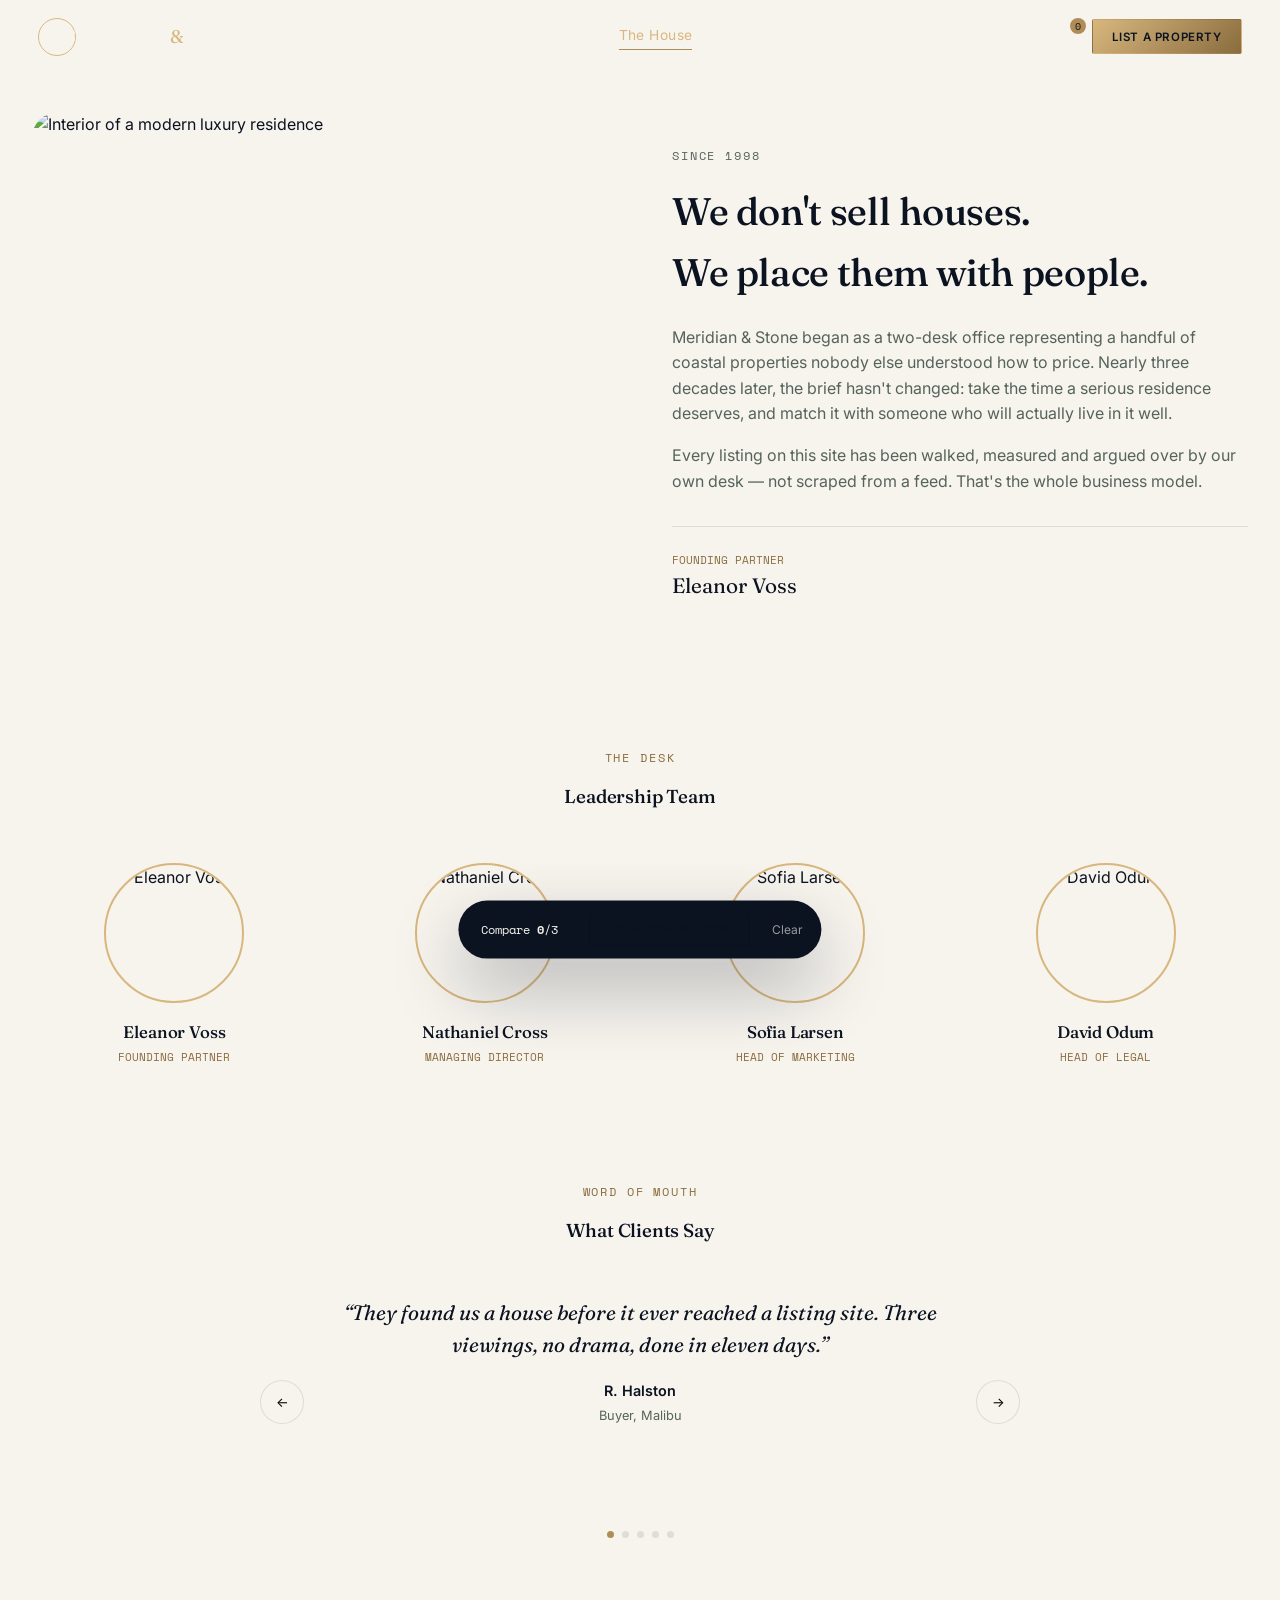
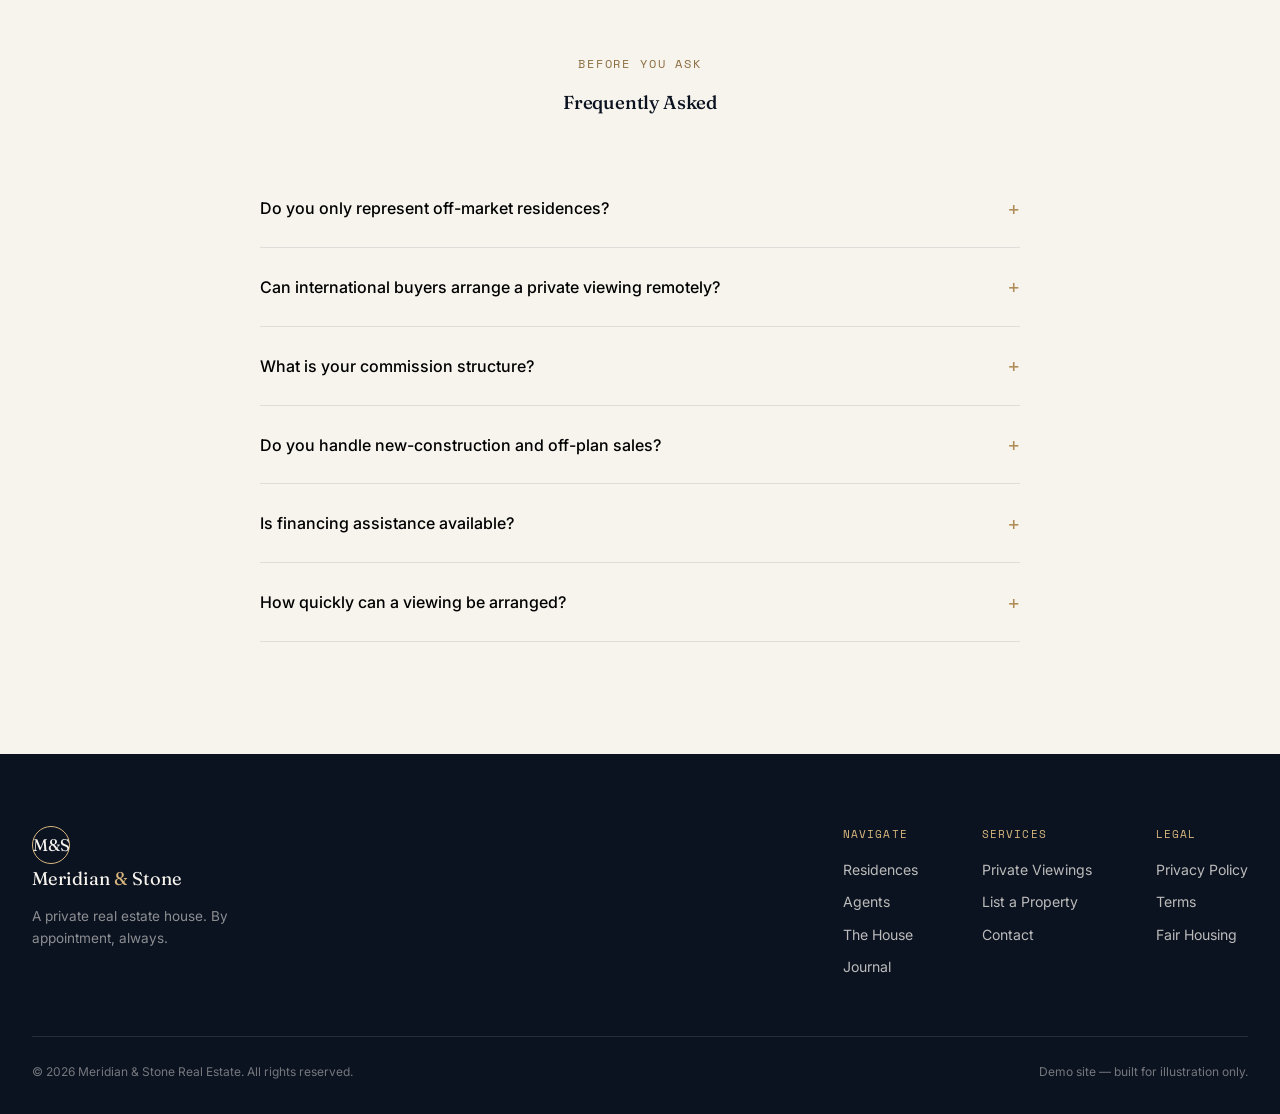
==== commit ad696b59: "changes made" ====
--- a/about.html
+++ b/about.html
@@ -1,180 +1,294 @@
-<!DOCTYPE html>
+<!doctype html>
 <html lang="en">
-<head>
-<meta charset="UTF-8">
-<meta name="viewport" content="width=device-width, initial-scale=1.0">
-<title>About — Meridian &amp; Stone</title>
-<meta name="description" content="Learn about Meridian & Stone, a private real estate house since 1998.">
-
-<link rel="preconnect" href="https://fonts.googleapis.com">
-<link rel="preconnect" href="https://fonts.gstatic.com" crossorigin>
-<link href="https://fonts.googleapis.com/css2?family=Fraunces:ital,opsz,wght@0,9..144,300;0,9..144,400;0,9..144,500;0,9..144,600;1,9..144,400&family=Inter:wght@300;400;500;600;700&family=Space+Mono:wght@400;700&display=swap" rel="stylesheet">
-
-<link rel="stylesheet" href="styles.css">
-</head>
-<body>
-
-<!-- ============ LOADING SCREEN ============ -->
-<div class="loader" id="loader" aria-hidden="true">
-  <div class="loader__mark">
-    <span class="loader__ring"></span>
-    <span class="loader__glyph">M&amp;S</span>
-  </div>
-  <p class="loader__text">Meridian &amp; Stone</p>
-</div>
-
-<!-- ============ TOAST CONTAINER ============ -->
-<div class="toast-stack" id="toastStack" aria-live="polite"></div>
-
-<!-- ============ COMPARE DOCK ============ -->
-<div class="compare-dock" id="compareDock">
-  <div class="compare-dock__inner">
-    <span class="compare-dock__label">Compare <strong id="compareCount">0</strong>/3</span>
-    <div class="compare-dock__slots" id="compareSlots"></div>
-    <button class="btn btn--ghost btn--sm" id="openCompareBtn">View comparison</button>
-    <button class="compare-dock__clear" id="clearCompareBtn" aria-label="Clear comparison list">Clear</button>
-  </div>
-</div>
-
-<!-- ============ NAVIGATION ============ -->
-<header class="nav" id="siteNav">
-  <div class="nav__inner">
-    <a href="index.html" class="nav__brand">
-      <span class="nav__mark">M&amp;S</span>
-      <span class="nav__brandtext">Meridian <em>&amp;</em> Stone</span>
-    </a>
-
-    <nav class="nav__links" id="navLinks">
-      <a href="listings.html" class="nav__link">Residences</a>
-      <a href="agents.html" class="nav__link">Agents</a>
-      <a href="about.html" class="nav__link active">The House</a>
-      <a href="journal.html" class="nav__link">Journal</a>
-      <a href="contact.html" class="nav__link">Contact</a>
-    </nav>
-
-    <div class="nav__actions">
-      <button class="icon-btn" id="favToggleBtn" title="View saved residences" aria-label="Saved residences">
-        <svg viewBox="0 0 24 24"><path d="M12 21s-7.5-4.6-10-9.2C.4 8.4 2 5 5.4 5c2 0 3.4 1 4.6 2.6C11.2 6 12.6 5 14.6 5 18 5 19.6 8.4 18 11.8 15.5 16.4 8 21 8 21z" fill="none" stroke="currentColor" stroke-width="1.5"/></svg>
-        <span class="icon-btn__count" id="favCount">0</span>
-      </button>
-      <button class="btn btn--brass btn--sm" id="listPropertyBtn">List a Property</button>
-      <button class="nav__burger" id="navBurger" aria-label="Open menu"><span></span><span></span><span></span></button>
-    </div>
-  </div>
-</header>
-
-<!-- ============ ABOUT PAGE ============ -->
-<section class="sectionAbout" id="about">
-  <div class="about__story">
-    <div class="about__story-media" data-reveal>
-      <img src="https://images.unsplash.com/photo-1600607687939-ce8a6c25118c?q=80&w=1400&auto=format&fit=crop" alt="Interior of a modern luxury residence" loading="lazy">
-    </div>
-    <div class="about__story-copy" data-reveal>
-      <p class="eyebrow">Since 1998</p>
-      <h2>We don't sell houses. <br>We place them with people.</h2>
-      <p>Meridian &amp; Stone began as a two-desk office representing a handful of coastal properties nobody else understood how to price. Nearly three decades later, the brief hasn't changed: take the time a serious residence deserves, and match it with someone who will actually live in it well.</p>
-      <p>Every listing on this site has been walked, measured and argued over by our own desk — not scraped from a feed. That's the whole business model.</p>
-      <div class="about__signature">
-        <span>Founding Partner</span>
-        <strong>Eleanor Voss</strong>
-      </div>
-    </div>
-  </div>
-
-  <div class="team">
-    <div class="section__head" data-reveal><p class="eyebrow">The Desk</p><h3>Leadership Team</h3></div>
-    <div class="team-grid" id="teamGrid"></div>
-  </div>
-
-  <div class="testimonials" data-reveal>
-    <div class="section__head"><p class="eyebrow">Word Of Mouth</p><h3>What Clients Say</h3></div>
-    <div class="testimonial-carousel">
-      <button class="carousel-arrow carousel-arrow--prev" id="testiPrev" aria-label="Previous testimonial">&#8592;</button>
-      <div class="testimonial-track" id="testimonialTrack"></div>
-      <button class="carousel-arrow carousel-arrow--next" id="testiNext" aria-label="Next testimonial">&#8594;</button>
-    </div>
-    <div class="carousel-dots" id="testiDots"></div>
-  </div>
-
-  <div class="faq" data-reveal>
-    <div class="section__head"><p class="eyebrow">Before You Ask</p><h3>Frequently Asked</h3></div>
-    <div class="faq-list" id="faqList"></div>
-  </div>
-</section>
-
-<!-- ============ FOOTER ============ -->
-<footer class="footer">
-  <div class="footer__inner">
-    <div class="footer__brand">
-      <span class="nav__mark">M&amp;S</span>
-      <span class="nav__brandtext">Meridian <em>&amp;</em> Stone</span>
-      <p>A private real estate house. By appointment, always.</p>
-    </div>
-    <div class="footer__cols">
-      <div>
-        <h4>Navigate</h4>
-        <a href="listings.html">Residences</a>
-        <a href="agents.html">Agents</a>
-        <a href="about.html">The House</a>
-        <a href="journal.html">Journal</a>
-      </div>
-      <div>
-        <h4>Services</h4>
-        <a href="booking.html">Private Viewings</a>
-        <a href="upload.html">List a Property</a>
-        <a href="contact.html">Contact</a>
-      </div>
-      <div>
-        <h4>Legal</h4>
-        <a href="#">Privacy Policy</a>
-        <a href="#">Terms</a>
-        <a href="#">Fair Housing</a>
-      </div>
-    </div>
-  </div>
-  <div class="footer__bottom">
-    <p>&copy; <span id="year"></span> Meridian &amp; Stone Real Estate. All rights reserved.</p>
-    <p>Demo site — built for illustration only.</p>
-  </div>
-</footer>
-
-<!-- ============ BACK TO TOP ============ -->
-<button class="back-to-top" id="backToTop" aria-label="Back to top">
-  <svg viewBox="0 0 24 24"><path d="M12 19V5M5 12l7-7 7 7" fill="none" stroke="currentColor" stroke-width="2" stroke-linecap="round" stroke-linejoin="round"/></svg>
-</button>
-
-<!-- ============ PROPERTY DETAIL MODAL ============ -->
-<div class="modal" id="propertyModal" aria-hidden="true">
-  <div class="modal__backdrop" data-close-modal></div>
-  <div class="modal__panel modal__panel--property" role="dialog" aria-modal="true" aria-labelledby="modalTitle">
-    <button class="modal__close" data-close-modal aria-label="Close">&times;</button>
-    <div class="modal__body" id="modalBody"></div>
-  </div>
-</div>
-
-<!-- ============ COMPARE MODAL ============ -->
-<div class="modal" id="compareModal" aria-hidden="true">
-  <div class="modal__backdrop" data-close-modal></div>
-  <div class="modal__panel modal__panel--compare" role="dialog" aria-modal="true" aria-labelledby="compareTitle">
-    <button class="modal__close" data-close-modal aria-label="Close">&times;</button>
-    <h3 id="compareTitle">Compare Residences</h3>
-    <div class="compare-table-wrap">
-      <table class="compare-table" id="compareTable"></table>
-    </div>
-  </div>
-</div>
-
-<!-- ============ FAVORITES MODAL ============ -->
-<div class="modal" id="favModal" aria-hidden="true">
-  <div class="modal__backdrop" data-close-modal></div>
-  <div class="modal__panel modal__panel--fav" role="dialog" aria-modal="true" aria-labelledby="favTitle">
-    <button class="modal__close" data-close-modal aria-label="Close">&times;</button>
-    <h3 id="favTitle">Saved Residences</h3>
-    <div class="fav-grid" id="favGrid"></div>
-    <p class="fav-empty" id="favEmpty" hidden>Nothing saved yet — tap the heart on any residence to keep it here.</p>
-  </div>
-</div>
-
-<script src="script.js"></script>
-</body>
-</html>+  <head>
+    <meta charset="UTF-8" />
+    <meta name="viewport" content="width=device-width, initial-scale=1.0" />
+    <title>About — Meridian &amp; Stone</title>
+    <meta
+      name="description"
+      content="Learn about Meridian & Stone, a private real estate house since 1998."
+    />
+
+    <link rel="preconnect" href="https://fonts.googleapis.com" />
+    <link rel="preconnect" href="https://fonts.gstatic.com" crossorigin />
+    <link
+      href="https://fonts.googleapis.com/css2?family=Fraunces:ital,opsz,wght@0,9..144,300;0,9..144,400;0,9..144,500;0,9..144,600;1,9..144,400&family=Inter:wght@300;400;500;600;700&family=Space+Mono:wght@400;700&display=swap"
+      rel="stylesheet"
+    />
+
+    <link rel="stylesheet" href="styles.css" />
+  </head>
+  <body>
+    <a href="#main" class="skip-link">Skip to content</a>
+
+    <!-- ============ LOADING SCREEN ============ -->
+    <div class="loader" id="loader" aria-hidden="true">
+      <div class="loader__mark">
+        <span class="loader__ring"></span>
+        <span class="loader__glyph">M&amp;S</span>
+      </div>
+      <p class="loader__text">Meridian &amp; Stone</p>
+    </div>
+
+    <!-- ============ TOAST CONTAINER ============ -->
+    <div class="toast-stack" id="toastStack" aria-live="polite"></div>
+
+    <!-- ============ COMPARE DOCK ============ -->
+    <div class="compare-dock" id="compareDock">
+      <div class="compare-dock__inner">
+        <span class="compare-dock__label"
+          >Compare <strong id="compareCount">0</strong>/3</span
+        >
+        <div class="compare-dock__slots" id="compareSlots"></div>
+        <button class="btn btn--ghost btn--sm" id="openCompareBtn">
+          View comparison
+        </button>
+        <button
+          class="compare-dock__clear"
+          id="clearCompareBtn"
+          aria-label="Clear comparison list"
+        >
+          Clear
+        </button>
+      </div>
+    </div>
+
+    <!-- ============ MOBILE MENU BACKDROP ============ -->
+    <div class="nav__backdrop" id="navBackdrop" aria-hidden="true"></div>
+
+    <!-- ============ NAVIGATION ============ -->
+    <header class="nav" id="siteNav">
+      <div class="nav__inner">
+        <a href="index.html" class="nav__brand">
+          <span class="nav__mark">M&amp;S</span>
+          <span class="nav__brandtext">Meridian <em>&amp;</em> Stone</span>
+        </a>
+
+        <nav class="nav__links" id="navLinks">
+          <a href="listings.html" class="nav__link">Residences</a>
+          <a href="agents.html" class="nav__link">Agents</a>
+          <a href="about.html" class="nav__link">The House</a>
+          <a href="journal.html" class="nav__link">Journal</a>
+          <a href="contact.html" class="nav__link">Contact</a>
+        </nav>
+
+        <div class="nav__actions">
+          <button
+            class="icon-btn"
+            id="favToggleBtn"
+            title="View saved residences"
+            aria-label="Saved residences"
+          >
+            <svg viewBox="0 0 24 24">
+              <path
+                d="M12 21s-7.5-4.6-10-9.2C.4 8.4 2 5 5.4 5c2 0 3.4 1 4.6 2.6C11.2 6 12.6 5 14.6 5 18 5 19.6 8.4 18 11.8 15.5 16.4 8 21 8 21z"
+                fill="none"
+                stroke="currentColor"
+                stroke-width="1.5"
+              />
+            </svg>
+            <span class="icon-btn__count" id="favCount">0</span>
+          </button>
+          <button class="btn btn--brass btn--sm" id="listPropertyBtn">
+            List a Property
+          </button>
+          <button
+            class="nav__burger"
+            id="navBurger"
+            aria-label="Open menu"
+            aria-expanded="false"
+            aria-controls="navLinks"
+          >
+            <span></span><span></span><span></span>
+          </button>
+        </div>
+      </div>
+    </header>
+
+    <main id="main">
+      <!-- ============ ABOUT PAGE ============ -->
+      <section class="sectionAbout" id="about">
+        <div class="about__story">
+          <div class="about__story-media" data-reveal>
+            <img
+              src="https://images.unsplash.com/photo-1600607687939-ce8a6c25118c?q=80&w=1400&auto=format&fit=crop"
+              alt="Interior of a modern luxury residence"
+              loading="lazy"
+            />
+          </div>
+          <div class="about__story-copy" data-reveal>
+            <p class="eyebrow">Since 1998</p>
+            <h2>We don't sell houses. <br />We place them with people.</h2>
+            <p>
+              Meridian &amp; Stone began as a two-desk office representing a
+              handful of coastal properties nobody else understood how to price.
+              Nearly three decades later, the brief hasn't changed: take the
+              time a serious residence deserves, and match it with someone who
+              will actually live in it well.
+            </p>
+            <p>
+              Every listing on this site has been walked, measured and argued
+              over by our own desk — not scraped from a feed. That's the whole
+              business model.
+            </p>
+            <div class="about__signature">
+              <span>Founding Partner</span>
+              <strong>Eleanor Voss</strong>
+            </div>
+          </div>
+        </div>
+
+        <div class="team">
+          <div class="section__head" data-reveal>
+            <p class="eyebrow">The Desk</p>
+            <h3>Leadership Team</h3>
+          </div>
+          <div class="team-grid" id="teamGrid"></div>
+        </div>
+
+        <div class="testimonials" data-reveal>
+          <div class="section__head">
+            <p class="eyebrow">Word Of Mouth</p>
+            <h3>What Clients Say</h3>
+          </div>
+          <div class="testimonial-carousel">
+            <button
+              class="carousel-arrow carousel-arrow--prev"
+              id="testiPrev"
+              aria-label="Previous testimonial"
+            >
+              &#8592;
+            </button>
+            <div class="testimonial-track" id="testimonialTrack"></div>
+            <button
+              class="carousel-arrow carousel-arrow--next"
+              id="testiNext"
+              aria-label="Next testimonial"
+            >
+              &#8594;
+            </button>
+          </div>
+          <div class="carousel-dots" id="testiDots"></div>
+        </div>
+
+        <div class="faq" data-reveal>
+          <div class="section__head">
+            <p class="eyebrow">Before You Ask</p>
+            <h3>Frequently Asked</h3>
+          </div>
+          <div class="faq-list" id="faqList"></div>
+        </div>
+      </section>
+    </main>
+
+    <!-- ============ FOOTER ============ -->
+    <footer class="footer">
+      <div class="footer__inner">
+        <div class="footer__brand">
+          <span class="nav__mark">M&amp;S</span>
+          <span class="nav__brandtext">Meridian <em>&amp;</em> Stone</span>
+          <p>A private real estate house. By appointment, always.</p>
+        </div>
+        <div class="footer__cols">
+          <div>
+            <h4>Navigate</h4>
+            <a href="listings.html">Residences</a>
+            <a href="agents.html">Agents</a>
+            <a href="about.html">The House</a>
+            <a href="journal.html">Journal</a>
+          </div>
+          <div>
+            <h4>Services</h4>
+            <a href="booking.html">Private Viewings</a>
+            <a href="upload.html">List a Property</a>
+            <a href="contact.html">Contact</a>
+          </div>
+          <div>
+            <h4>Legal</h4>
+            <a href="#">Privacy Policy</a>
+            <a href="#">Terms</a>
+            <a href="#">Fair Housing</a>
+          </div>
+        </div>
+      </div>
+      <div class="footer__bottom">
+        <p>
+          &copy; <span id="year"></span> Meridian &amp; Stone Real Estate. All
+          rights reserved.
+        </p>
+        <p>Demo site — built for illustration only.</p>
+      </div>
+    </footer>
+
+    <!-- ============ BACK TO TOP ============ -->
+    <button class="back-to-top" id="backToTop" aria-label="Back to top">
+      <svg viewBox="0 0 24 24">
+        <path
+          d="M12 19V5M5 12l7-7 7 7"
+          fill="none"
+          stroke="currentColor"
+          stroke-width="2"
+          stroke-linecap="round"
+          stroke-linejoin="round"
+        />
+      </svg>
+    </button>
+
+    <!-- ============ PROPERTY DETAIL MODAL ============ -->
+    <div class="modal" id="propertyModal" aria-hidden="true">
+      <div class="modal__backdrop" data-close-modal></div>
+      <div
+        class="modal__panel modal__panel--property"
+        role="dialog"
+        aria-modal="true"
+        aria-labelledby="modalTitle"
+      >
+        <button class="modal__close" data-close-modal aria-label="Close">
+          &times;
+        </button>
+        <div class="modal__body" id="modalBody"></div>
+      </div>
+    </div>
+
+    <!-- ============ COMPARE MODAL ============ -->
+    <div class="modal" id="compareModal" aria-hidden="true">
+      <div class="modal__backdrop" data-close-modal></div>
+      <div
+        class="modal__panel modal__panel--compare"
+        role="dialog"
+        aria-modal="true"
+        aria-labelledby="compareTitle"
+      >
+        <button class="modal__close" data-close-modal aria-label="Close">
+          &times;
+        </button>
+        <h3 id="compareTitle">Compare Residences</h3>
+        <div class="compare-table-wrap">
+          <table class="compare-table" id="compareTable"></table>
+        </div>
+      </div>
+    </div>
+
+    <!-- ============ FAVORITES MODAL ============ -->
+    <div class="modal" id="favModal" aria-hidden="true">
+      <div class="modal__backdrop" data-close-modal></div>
+      <div
+        class="modal__panel modal__panel--fav"
+        role="dialog"
+        aria-modal="true"
+        aria-labelledby="favTitle"
+      >
+        <button class="modal__close" data-close-modal aria-label="Close">
+          &times;
+        </button>
+        <h3 id="favTitle">Saved Residences</h3>
+        <div class="fav-grid" id="favGrid"></div>
+        <p class="fav-empty" id="favEmpty" hidden>
+          Nothing saved yet — tap the heart on any residence to keep it here.
+        </p>
+      </div>
+    </div>
+
+    <script src="script.js"></script>
+  </body>
+</html>
--- a/styles.css
+++ b/styles.css
@@ -4,38 +4,41 @@
    Type: Fraunces (display) / Inter (body) / Space Mono (data)
    ========================================================= */
 
-:root{
+:root {
   /* ---- Color tokens ---- */
-  --ink:            #0B1220;
-  --ink-2:          #121B2E;
-  --ivory:          #F7F4EE;
-  --ivory-dim:      #EDE8DD;
-  --stone:          #E7E2D6;
-  --charcoal:       #23262B;
-  --brass:          #B08D57;
-  --brass-light:    #D8B77E;
-  --brass-dark:     #8A6C3E;
-  --amber-glow:     #D8A657;
-  --sage:           #6B7A73;
-  --line:           rgba(11,18,32,0.10);
-  --line-light:     rgba(247,244,238,0.18);
+  --ink: #0b1220;
+  --ink-2: #121b2e;
+  --ivory: #f7f4ee;
+  --ivory-dim: #ede8dd;
+  --stone: #e7e2d6;
+  --charcoal: #23262b;
+  --brass: #b08d57;
+  --brass-light: #d8b77e;
+  --brass-dark: #8a6c3e;
+  --amber-glow: #d8a657;
+  /* FIX: sage darkened from #6B7A73 (~3.5:1 on ivory) to #55635B (~5.1:1) for WCAG AA body copy */
+  --sage: #55635b;
+  --line: rgba(11, 18, 32, 0.1);
+  --line-light: rgba(247, 244, 238, 0.18);
+  /* FIX: dedicated focus color that contrasts on both light and brass backgrounds */
+  --focus: #1e6fbf;
 
   /* ---- Type ---- */
-  --font-display: 'Fraunces', serif;
-  --font-body: 'Inter', sans-serif;
-  --font-mono: 'Space Mono', monospace;
+  --font-display: "Fraunces", serif;
+  --font-body: "Inter", sans-serif;
+  --font-mono: "Space Mono", monospace;
 
   /* ---- Elevation / glass ---- */
-  --glass-bg: rgba(247,244,238,0.08);
-  --glass-border: rgba(247,244,238,0.22);
-  --shadow-soft: 0 20px 60px rgba(11,18,32,0.16);
-  --shadow-lift: 0 30px 70px rgba(11,18,32,0.28);
+  --glass-bg: rgba(247, 244, 238, 0.08);
+  --glass-border: rgba(247, 244, 238, 0.22);
+  --shadow-soft: 0 20px 60px rgba(11, 18, 32, 0.16);
+  --shadow-lift: 0 30px 70px rgba(11, 18, 32, 0.28);
 
   /* ---- Motion ---- */
-  --ease: cubic-bezier(.16,.84,.32,1);
-  --dur-fast: .25s;
-  --dur-med: .55s;
-  --dur-slow: .9s;
+  --ease: cubic-bezier(0.16, 0.84, 0.32, 1);
+  --dur-fast: 0.25s;
+  --dur-med: 0.55s;
+  --dur-slow: 0.9s;
 
   --radius-sm: 6px;
   --radius-md: 14px;
@@ -45,144 +48,344 @@
 /* =========================================================
    RESET
    ========================================================= */
-*,*::before,*::after{ box-sizing:border-box; }
-html{ scroll-behavior:smooth; }
-body{
-  margin:0;
+*,
+*::before,
+*::after {
+  box-sizing: border-box;
+}
+html {
+  scroll-behavior: smooth;
+}
+body {
+  margin: 0;
   font-family: var(--font-body);
   color: var(--ink);
   background: var(--ivory);
-  line-height:1.6;
-  -webkit-font-smoothing:antialiased;
-  overflow-x:hidden;
-  min-height:100vh;
-  display:flex;
-  flex-direction:column;
-}
-img{ max-width:100%; display:block; }
-a{ color:inherit; text-decoration:none; }
-button{ font-family:inherit; cursor:pointer; }
-input,select,textarea{ font-family:inherit; font-size:1rem; }
-ul{ margin:0; padding:0; list-style:none; }
-h1,h2,h3,h4,h5{ font-family:var(--font-display); font-weight:500; margin:0; letter-spacing:-0.01em; }
-p{ margin:0; }
-:focus-visible{ outline:2px solid var(--brass); outline-offset:3px; }
-
-@media (prefers-reduced-motion: reduce){
-  *{ animation-duration:0.01ms !important; animation-iteration-count:1 !important; transition-duration:0.01ms !important; scroll-behavior:auto !important; }
-}
-
-.eyebrow{
-  font-family: var(--font-mono);
-  text-transform:uppercase;
-  letter-spacing:0.16em;
-  font-size:0.72rem;
-  color:var(--brass-dark);
-  margin-bottom:0.9rem;
-  display:inline-block;
+  line-height: 1.6;
+  -webkit-font-smoothing: antialiased;
+  overflow-x: hidden;
+  min-height: 100vh;
+  display: flex;
+  flex-direction: column;
+}
+img {
+  max-width: 100%;
+  display: block;
+}
+a {
+  color: inherit;
+  text-decoration: none;
+}
+button {
+  font-family: inherit;
+  cursor: pointer;
+}
+input,
+select,
+textarea {
+  font-family: inherit;
+  font-size: 1rem;
+}
+ul {
+  margin: 0;
+  padding: 0;
+  list-style: none;
+}
+h1,
+h2,
+h3,
+h4,
+h5 {
+  font-family: var(--font-display);
+  font-weight: 500;
+  margin: 0;
+  letter-spacing: -0.01em;
+}
+p {
+  margin: 0;
+}
+
+/* FIX: focus ring was invisible on brass buttons (brass on brass). New ring uses --focus + offset + white halo. */
+:focus-visible {
+  outline: 2px solid var(--focus);
+  outline-offset: 3px;
+  box-shadow: 0 0 0 4px rgba(255, 255, 255, 0.9);
+}
+.btn--brass:focus-visible,
+.btn--ghost-light:focus-visible,
+.social-btn:focus-visible {
+  outline-color: #fff;
+  box-shadow: 0 0 0 4px var(--focus);
+}
+
+/* NEW: skip-to-content link (a11y) */
+.skip-link {
+  position: absolute;
+  left: 1rem;
+  top: -100px;
+  background: var(--ink);
+  color: var(--ivory);
+  padding: 0.8rem 1.2rem;
+  border-radius: var(--radius-sm);
+  font-size: 0.85rem;
+  z-index: 10001;
+  transition: top 0.25s var(--ease);
+}
+.skip-link:focus {
+  top: 1rem;
+}
+
+/* NEW: <main> is the flex child so footer sticks to bottom on short pages */
+main {
+  flex: 1 0 auto;
+}
+
+@media (prefers-reduced-motion: reduce) {
+  * {
+    animation-duration: 0.01ms !important;
+    animation-iteration-count: 1 !important;
+    transition-duration: 0.01ms !important;
+    scroll-behavior: auto !important;
+  }
+}
+
+.eyebrow {
+  font-family: var(--font-mono);
+  text-transform: uppercase;
+  letter-spacing: 0.16em;
+  font-size: 0.72rem;
+  color: var(--brass-dark);
+  margin-bottom: 0.9rem;
+  display: inline-block;
 }
 
 /* =========================================================
    LOADER
    ========================================================= */
-.loader{
-  position:fixed; inset:0; z-index:9999;
-  background:var(--ink);
-  display:flex; flex-direction:column; align-items:center; justify-content:center; gap:1.4rem;
-  transition: opacity .7s var(--ease), visibility .7s var(--ease);
-}
-.loader.is-hidden{ opacity:0; visibility:hidden; pointer-events:none; }
-.loader__mark{ position:relative; width:92px; height:92px; display:flex; align-items:center; justify-content:center; }
-.loader__ring{
-  position:absolute; inset:0; border-radius:50%;
-  border:1px solid rgba(216,183,126,0.25);
-  border-top-color:var(--brass-light);
-  animation:spin 1.1s linear infinite;
-}
-.loader__glyph{ font-family:var(--font-display); color:var(--ivory); font-size:1.3rem; letter-spacing:0.05em; }
-.loader__text{ font-family:var(--font-mono); color:var(--brass-light); letter-spacing:0.24em; font-size:0.7rem; text-transform:uppercase; }
-@keyframes spin{ to{ transform:rotate(360deg); } }
+.loader {
+  position: fixed;
+  inset: 0;
+  z-index: 9999;
+  background: var(--ink);
+  display: flex;
+  flex-direction: column;
+  align-items: center;
+  justify-content: center;
+  gap: 1.4rem;
+  transition:
+    opacity 0.7s var(--ease),
+    visibility 0.7s var(--ease);
+}
+.loader.is-hidden {
+  opacity: 0;
+  visibility: hidden;
+  pointer-events: none;
+}
+.loader__mark {
+  position: relative;
+  width: 92px;
+  height: 92px;
+  display: flex;
+  align-items: center;
+  justify-content: center;
+}
+.loader__ring {
+  position: absolute;
+  inset: 0;
+  border-radius: 50%;
+  border: 1px solid rgba(216, 183, 126, 0.25);
+  border-top-color: var(--brass-light);
+  animation: spin 1.1s linear infinite;
+}
+.loader__glyph {
+  font-family: var(--font-display);
+  color: var(--ivory);
+  font-size: 1.3rem;
+  letter-spacing: 0.05em;
+}
+.loader__text {
+  font-family: var(--font-mono);
+  color: var(--brass-light);
+  letter-spacing: 0.24em;
+  font-size: 0.7rem;
+  text-transform: uppercase;
+}
+@keyframes spin {
+  to {
+    transform: rotate(360deg);
+  }
+}
 
 /* =========================================================
    REVEAL ON SCROLL
    ========================================================= */
-[data-reveal]{
-  opacity:0; transform:translateY(28px);
-  transition: opacity .9s var(--ease), transform .9s var(--ease);
-}
-[data-reveal].is-visible{ opacity:1; transform:none; }
+[data-reveal] {
+  opacity: 0;
+  transform: translateY(28px);
+  transition:
+    opacity 0.9s var(--ease),
+    transform 0.9s var(--ease);
+}
+[data-reveal].is-visible {
+  opacity: 1;
+  transform: none;
+}
 
 /* =========================================================
    TOASTS
    ========================================================= */
-.toast-stack{
-  position:fixed; top:1.25rem; right:1.25rem; z-index:10000;
-  display:flex; flex-direction:column; gap:0.6rem; align-items:flex-end;
-}
-.toast{
-  background:var(--ink); color:var(--ivory);
-  padding:0.9rem 1.2rem; border-radius:var(--radius-sm);
-  font-size:0.88rem; box-shadow:var(--shadow-soft);
-  display:flex; align-items:center; gap:0.6rem;
-  border-left:3px solid var(--brass);
-  transform:translateX(120%); opacity:0;
-  transition: transform .5s var(--ease), opacity .5s var(--ease);
-  max-width:320px;
-}
-.toast.is-shown{ transform:translateX(0); opacity:1; }
-.toast--error{ border-left-color:#C1584A; }
+.toast-stack {
+  position: fixed;
+  top: 1.25rem;
+  right: 1.25rem;
+  z-index: 10000;
+  display: flex;
+  flex-direction: column;
+  gap: 0.6rem;
+  align-items: flex-end;
+}
+.toast {
+  background: var(--ink);
+  color: var(--ivory);
+  padding: 0.9rem 1.2rem;
+  border-radius: var(--radius-sm);
+  font-size: 0.88rem;
+  box-shadow: var(--shadow-soft);
+  display: flex;
+  align-items: center;
+  gap: 0.6rem;
+  border-left: 3px solid var(--brass);
+  transform: translateX(120%);
+  opacity: 0;
+  transition:
+    transform 0.5s var(--ease),
+    opacity 0.5s var(--ease);
+  max-width: 320px;
+}
+.toast.is-shown {
+  transform: translateX(0);
+  opacity: 1;
+}
+.toast--error {
+  border-left-color: #c1584a;
+}
 
 /* =========================================================
    NAVIGATION
    ========================================================= */
-.nav{
-  position:fixed; top:0; left:0; right:0; z-index:1000;
-  padding:1.1rem 0;
-  transition: background .4s var(--ease), padding .4s var(--ease), box-shadow .4s var(--ease);
-}
-.nav::before{
-  content:''; position:absolute; inset:0;
-  background:transparent; transition: background .4s var(--ease), backdrop-filter .4s var(--ease);
-  z-index:-1;
-}
-.nav.is-scrolled{ padding:0.65rem 0; box-shadow:0 8px 30px rgba(11,18,32,0.10); }
+.nav {
+  position: fixed;
+  top: 0;
+  left: 0;
+  right: 0;
+  z-index: 1000;
+  padding: 1.1rem 0;
+  transition:
+    background 0.4s var(--ease),
+    padding 0.4s var(--ease),
+    box-shadow 0.4s var(--ease);
+}
+.nav::before {
+  content: "";
+  position: absolute;
+  inset: 0;
+  background: transparent;
+  transition:
+    background 0.4s var(--ease),
+    backdrop-filter 0.4s var(--ease);
+  z-index: -1;
+}
+.nav.is-scrolled {
+  padding: 0.65rem 0;
+  box-shadow: 0 8px 30px rgba(11, 18, 32, 0.1);
+}
 .nav.is-scrolled::before {
-    background: rgba(247, 244, 238, 0.86);
-
-    -webkit-backdrop-filter: blur(14px) saturate(140%);
-    backdrop-filter: blur(14px) saturate(140%);
-}
-.nav.is-scrolled .nav__brandtext, .nav.is-scrolled .nav__link{ color:var(--ink); }
-.nav.is-scrolled .nav__mark{ color:var(--ink); border-color:var(--ink); }
-.nav.is-scrolled .icon-btn, .nav.is-scrolled .nav__burger span{ color:var(--ink); background:var(--ink); }
-
-.nav__inner{
-  max-width:1360px; margin:0 auto; padding:0 2.4rem;
-  display:flex; align-items:center; justify-content:space-between; gap:2rem;
-}
-.nav__brand{ display:flex; align-items:center; gap:0.7rem; cursor:pointer; }
-.nav__mark{
-  font-family:var(--font-display); font-size:1.05rem; color:var(--ivory);
-  border:1px solid var(--brass-light); border-radius:50%;
-  width:38px; height:38px; display:flex; align-items:center; justify-content:center;
-  transition:color .4s;
-}
-.nav__brandtext{ font-family:var(--font-display); font-size:1.15rem; color:var(--ivory); transition:color .4s; }
-.nav__brandtext em{ font-style:normal; color:var(--brass-light); }
-
-.nav__links{ display:flex; gap:2.1rem; }
-.nav__link{
-  font-size:0.86rem; letter-spacing:0.03em; color:var(--ivory);
-  position:relative; padding-bottom:4px; transition:color .3s;
-  cursor:pointer;
-}
-.nav__link::after{
-  content:''; position:absolute; left:0; right:100%; bottom:0; height:1px; background:var(--brass);
-  transition:right .35s var(--ease);
-}
-.nav__link:hover::after{ right:0; }
-
-/* ===== ACTIVE LINK STYLING (Multi-page) ===== */
+  background: rgba(247, 244, 238, 0.86);
+
+  -webkit-backdrop-filter: blur(14px) saturate(140%);
+  backdrop-filter: blur(14px) saturate(140%);
+}
+.nav.is-scrolled .nav__brandtext,
+.nav.is-scrolled .nav__link {
+  color: var(--ink);
+}
+.nav.is-scrolled .nav__mark {
+  color: var(--ink);
+  border-color: var(--ink);
+}
+.nav.is-scrolled .icon-btn,
+.nav.is-scrolled .nav__burger span {
+  color: var(--ink);
+  background: var(--ink);
+}
+
+.nav__inner {
+  max-width: 1360px;
+  margin: 0 auto;
+  padding: 0 2.4rem;
+  display: flex;
+  align-items: center;
+  justify-content: space-between;
+  gap: 2rem;
+}
+.nav__brand {
+  display: flex;
+  align-items: center;
+  gap: 0.7rem;
+  cursor: pointer;
+}
+.nav__mark {
+  font-family: var(--font-display);
+  font-size: 1.05rem;
+  color: var(--ivory);
+  border: 1px solid var(--brass-light);
+  border-radius: 50%;
+  width: 38px;
+  height: 38px;
+  display: flex;
+  align-items: center;
+  justify-content: center;
+  transition: color 0.4s;
+}
+.nav__brandtext {
+  font-family: var(--font-display);
+  font-size: 1.15rem;
+  color: var(--ivory);
+  transition: color 0.4s;
+}
+.nav__brandtext em {
+  font-style: normal;
+  color: var(--brass-light);
+}
+
+.nav__links {
+  display: flex;
+  gap: 2.1rem;
+}
+.nav__link {
+  font-size: 0.86rem;
+  letter-spacing: 0.03em;
+  color: var(--ivory);
+  position: relative;
+  padding-bottom: 4px;
+  transition: color 0.3s;
+  cursor: pointer;
+}
+.nav__link::after {
+  content: "";
+  position: absolute;
+  left: 0;
+  right: 100%;
+  bottom: 0;
+  height: 1px;
+  background: var(--brass);
+  transition: right 0.35s var(--ease);
+}
+.nav__link:hover::after {
+  right: 0;
+}
+
+/* ===== ACTIVE LINK STYLING (set by JS, not hardcoded in HTML) ===== */
 .nav__link.active {
   color: var(--brass-light) !important;
 }
@@ -199,624 +402,1983 @@
   background: var(--brass-dark) !important;
 }
 
-.nav__actions{ display:flex; align-items:center; gap:1rem; }
-.icon-btn{
-  position:relative; background:none; border:none; color:var(--ivory); width:22px; height:22px; padding:0;
-  transition:color .3s;
-}
-.icon-btn svg{ width:100%; height:100%; }
-.icon-btn__count{
-  position:absolute; top:-8px; right:-10px; background:var(--brass);
-  color:var(--ink); font-family:var(--font-mono); font-size:0.6rem;
-  width:16px; height:16px; border-radius:50%; display:flex; align-items:center; justify-content:center;
-}
-.nav__burger{ display:none; flex-direction:column; gap:5px; background:none; border:none; padding:6px; cursor:pointer; }
-.nav__burger span{ width:22px; height:1.5px; background:var(--ivory); transition:background .3s; }
+.nav__actions {
+  display: flex;
+  align-items: center;
+  gap: 1rem;
+}
+.icon-btn {
+  position: relative;
+  background: none;
+  border: none;
+  color: var(--ivory);
+  width: 22px;
+  height: 22px;
+  padding: 0;
+  transition: color 0.3s;
+}
+.icon-btn svg {
+  width: 100%;
+  height: 100%;
+}
+.icon-btn__count {
+  position: absolute;
+  top: -8px;
+  right: -10px;
+  background: var(--brass);
+  color: var(--ink);
+  font-family: var(--font-mono);
+  font-size: 0.6rem;
+  width: 16px;
+  height: 16px;
+  border-radius: 50%;
+  display: flex;
+  align-items: center;
+  justify-content: center;
+}
+.nav__burger {
+  display: none;
+  flex-direction: column;
+  gap: 5px;
+  background: none;
+  border: none;
+  padding: 6px;
+  cursor: pointer;
+}
+.nav__burger span {
+  width: 22px;
+  height: 1.5px;
+  background: var(--ivory);
+  transition: background 0.3s;
+}
+
+/* NEW: mobile menu backdrop — clicking outside closes the menu */
+.nav__backdrop {
+  position: fixed;
+  inset: 0;
+  background: rgba(11, 18, 32, 0.55);
+  z-index: 998;
+  opacity: 0;
+  visibility: hidden;
+  transition:
+    opacity 0.35s var(--ease),
+    visibility 0.35s var(--ease);
+}
+.nav__backdrop.is-open {
+  opacity: 1;
+  visibility: visible;
+}
 
 /* =========================================================
    BUTTONS
    ========================================================= */
-.btn{
-  display:inline-flex; align-items:center; justify-content:center; gap:0.5rem;
-  padding:0.95rem 1.9rem; border-radius:2px; border:1px solid transparent;
-  font-size:0.82rem; letter-spacing:0.05em; text-transform:uppercase; font-weight:600;
-  cursor:pointer; position:relative; overflow:hidden;
-  transition: transform .4s var(--ease), box-shadow .4s var(--ease), background .4s var(--ease), color .4s var(--ease), border-color .4s var(--ease);
-}
-.btn::before{
-  content:''; position:absolute; inset:0; background:rgba(255,255,255,0.18);
-  transform:translateX(-105%); transition:transform .55s var(--ease);
-}
-.btn:hover::before{ transform:translateX(105%); }
-.btn:active{ transform:scale(0.97); }
-
-.btn--brass{ background:linear-gradient(135deg, var(--brass-light), var(--brass-dark)); color:var(--ink); }
-.btn--brass:hover{ box-shadow:0 12px 34px rgba(176,141,87,0.45); transform:translateY(-2px); }
-
-.btn--ghost-light{ background:transparent; color:var(--ivory); border-color:rgba(247,244,238,0.5); }
-.btn--ghost-light:hover{ background:rgba(247,244,238,0.1); border-color:var(--ivory); }
-
-.btn--ghost{ background:transparent; color:var(--ink); border-color:var(--line); }
-.btn--ghost:hover{ background:var(--ink); color:var(--ivory); }
-
-.btn--outline{ background:transparent; color:var(--ink); border-color:var(--ink); }
-.btn--outline:hover{ background:var(--ink); color:var(--ivory); }
-
-.btn--sm{ padding:0.6rem 1.2rem; font-size:0.72rem; }
-.btn--wide{ width:100%; padding:1.05rem; }
+.btn {
+  display: inline-flex;
+  align-items: center;
+  justify-content: center;
+  gap: 0.5rem;
+  padding: 0.95rem 1.9rem;
+  border-radius: 2px;
+  border: 1px solid transparent;
+  font-size: 0.82rem;
+  letter-spacing: 0.05em;
+  text-transform: uppercase;
+  font-weight: 600;
+  cursor: pointer;
+  position: relative;
+  overflow: hidden;
+  transition:
+    transform 0.4s var(--ease),
+    box-shadow 0.4s var(--ease),
+    background 0.4s var(--ease),
+    color 0.4s var(--ease),
+    border-color 0.4s var(--ease);
+}
+.btn::before {
+  content: "";
+  position: absolute;
+  inset: 0;
+  background: rgba(255, 255, 255, 0.18);
+  transform: translateX(-105%);
+  transition: transform 0.55s var(--ease);
+}
+.btn:hover::before {
+  transform: translateX(105%);
+}
+.btn:active {
+  transform: scale(0.97);
+}
+
+.btn--brass {
+  background: linear-gradient(135deg, var(--brass-light), var(--brass-dark));
+  color: var(--ink);
+}
+.btn--brass:hover {
+  box-shadow: 0 12px 34px rgba(176, 141, 87, 0.45);
+  transform: translateY(-2px);
+}
+
+.btn--ghost-light {
+  background: transparent;
+  color: var(--ivory);
+  border-color: rgba(247, 244, 238, 0.5);
+}
+.btn--ghost-light:hover {
+  background: rgba(247, 244, 238, 0.1);
+  border-color: var(--ivory);
+}
+
+.btn--ghost {
+  background: transparent;
+  color: var(--ink);
+  border-color: var(--line);
+}
+.btn--ghost:hover {
+  background: var(--ink);
+  color: var(--ivory);
+}
+
+.btn--outline {
+  background: transparent;
+  color: var(--ink);
+  border-color: var(--ink);
+}
+.btn--outline:hover {
+  background: var(--ink);
+  color: var(--ivory);
+}
+
+.btn--sm {
+  padding: 0.6rem 1.2rem;
+  font-size: 0.72rem;
+}
+.btn--wide {
+  width: 100%;
+  padding: 1.05rem;
+}
 
 /* =========================================================
    HERO
    ========================================================= */
-.hero{
-  position:relative; min-height:100vh; display:flex; align-items:center; justify-content:center;
-  overflow:hidden; color:var(--ivory); padding:8rem 2rem 4rem;
-}
-.hero__media{ position:absolute; inset:0; z-index:0; }
-.hero__img{
-  width:100%; height:100%; object-fit:cover;
-  animation:heroZoom 22s ease-in-out infinite alternate;
-}
-@keyframes heroZoom{ from{ transform:scale(1); } to{ transform:scale(1.12); } }
-.hero__overlay{
-  position:absolute; inset:0;
-  background:
-    linear-gradient(180deg, rgba(11,18,32,0.55) 0%, rgba(11,18,32,0.35) 40%, rgba(11,18,32,0.85) 100%);
-}
-.hero__grain{
-  position:absolute; inset:0; z-index:1; pointer-events:none; opacity:0.05;
-  background-image:url("data:image/svg+xml,%3Csvg xmlns='http://www.w3.org/2000/svg' width='120' height='120'%3E%3Cfilter id='n'%3E%3CfeTurbulence type='fractalNoise' baseFrequency='0.85' numOctaves='2' stitchTiles='stitch'/%3E%3C/filter%3E%3Crect width='100%25' height='100%25' filter='url(%23n)'/%3E%3C/svg%3E");
-}
-.hero__content{ position:relative; z-index:2; max-width:820px; text-align:center; }
-.hero__eyebrow{ color:var(--brass-light); }
-.hero__title{
-  font-size:clamp(2.6rem, 6vw, 5rem); line-height:1.05; font-weight:400;
-}
-.hero__title em{ font-style:italic; color:var(--brass-light); font-weight:300; }
-.hero__sub{
-  margin:1.6rem auto 0; max-width:520px; font-size:1.05rem; color:rgba(247,244,238,0.82); font-weight:300;
-}
-.hero__ctas{ display:flex; gap:1rem; justify-content:center; margin-top:2.6rem; flex-wrap:wrap; }
-
-.hero__scroll{
-  position:absolute; bottom:2.2rem; left:50%; transform:translateX(-50%);
-  z-index:2; color:var(--ivory); font-family:var(--font-mono); font-size:0.68rem;
-  letter-spacing:0.2em; text-transform:uppercase; display:flex; flex-direction:column; align-items:center; gap:0.6rem;
-  opacity:0.75;
-}
-.hero__scroll span{
-  width:1px; height:34px; background:linear-gradient(var(--brass-light), transparent);
-  animation:scrollLine 1.8s ease-in-out infinite;
-}
-@keyframes scrollLine{ 0%{ transform:scaleY(0); transform-origin:top; } 50%{ transform:scaleY(1); transform-origin:top; } 51%{ transform-origin:bottom; } 100%{ transform:scaleY(0); transform-origin:bottom; } }
+.hero {
+  position: relative;
+  min-height: 100vh;
+  display: flex;
+  align-items: center;
+  justify-content: center;
+  overflow: hidden;
+  color: var(--ivory);
+  padding: 8rem 2rem 4rem;
+}
+.hero__media {
+  position: absolute;
+  inset: 0;
+  z-index: 0;
+}
+.hero__img {
+  width: 100%;
+  height: 100%;
+  object-fit: cover;
+  animation: heroZoom 22s ease-in-out infinite alternate;
+}
+@keyframes heroZoom {
+  from {
+    transform: scale(1);
+  }
+  to {
+    transform: scale(1.12);
+  }
+}
+.hero__overlay {
+  position: absolute;
+  inset: 0;
+  background: linear-gradient(
+    180deg,
+    rgba(11, 18, 32, 0.55) 0%,
+    rgba(11, 18, 32, 0.35) 40%,
+    rgba(11, 18, 32, 0.85) 100%
+  );
+}
+.hero__grain {
+  position: absolute;
+  inset: 0;
+  z-index: 1;
+  pointer-events: none;
+  opacity: 0.05;
+  background-image: url("data:image/svg+xml,%3Csvg xmlns='http://www.w3.org/2000/svg' width='120' height='120'%3E%3Cfilter id='n'%3E%3CfeTurbulence type='fractalNoise' baseFrequency='0.85' numOctaves='2' stitchTiles='stitch'/%3E%3C/filter%3E%3Crect width='100%25' height='100%25' filter='url(%23n)'/%3E%3C/svg%3E");
+}
+.hero__content {
+  position: relative;
+  z-index: 2;
+  max-width: 820px;
+  text-align: center;
+}
+.hero__eyebrow {
+  color: var(--brass-light);
+}
+.hero__title {
+  font-size: clamp(2.6rem, 6vw, 5rem);
+  line-height: 1.05;
+  font-weight: 400;
+}
+.hero__title em {
+  font-style: italic;
+  color: var(--brass-light);
+  font-weight: 300;
+}
+.hero__sub {
+  margin: 1.6rem auto 0;
+  max-width: 520px;
+  font-size: 1.05rem;
+  color: rgba(247, 244, 238, 0.82);
+  font-weight: 300;
+}
+.hero__ctas {
+  display: flex;
+  gap: 1rem;
+  justify-content: center;
+  margin-top: 2.6rem;
+  flex-wrap: wrap;
+}
+
+.hero__scroll {
+  position: absolute;
+  bottom: 2.2rem;
+  left: 50%;
+  transform: translateX(-50%);
+  z-index: 2;
+  color: var(--ivory);
+  font-family: var(--font-mono);
+  font-size: 0.68rem;
+  letter-spacing: 0.2em;
+  text-transform: uppercase;
+  display: flex;
+  flex-direction: column;
+  align-items: center;
+  gap: 0.6rem;
+  opacity: 0.75;
+}
+.hero__scroll span {
+  width: 1px;
+  height: 34px;
+  background: linear-gradient(var(--brass-light), transparent);
+  animation: scrollLine 1.8s ease-in-out infinite;
+}
+@keyframes scrollLine {
+  0% {
+    transform: scaleY(0);
+    transform-origin: top;
+  }
+  50% {
+    transform: scaleY(1);
+    transform-origin: top;
+  }
+  51% {
+    transform-origin: bottom;
+  }
+  100% {
+    transform: scaleY(0);
+    transform-origin: bottom;
+  }
+}
 
 /* --- Search bar (signature glass element) --- */
 .searchbar {
-    position: relative;
-    z-index: 3;
-
-    margin-top: 3.2rem;
-
+  position: relative;
+  z-index: 3;
+  margin: 3.2rem auto 0;
+  display: flex;
+  align-items: stretch;
+  background: var(--glass-bg);
+  border: 1px solid var(--glass-border);
+  -webkit-backdrop-filter: blur(18px) saturate(160%);
+  backdrop-filter: blur(18px) saturate(160%);
+  border-radius: 100px;
+  padding: 0.5rem 0.6rem 0.5rem 1.6rem;
+  max-width: 920px;
+  width: 100%;
+  box-shadow: var(--shadow-soft);
+}
+.searchbar__field {
+  display: flex;
+  flex-direction: column;
+  padding: 0.4rem 1.2rem;
+  flex: 1;
+  min-width: 0;
+}
+.searchbar__field label {
+  font-family: var(--font-mono);
+  font-size: 0.6rem;
+  text-transform: uppercase;
+  letter-spacing: 0.12em;
+  color: var(--brass-light);
+  margin-bottom: 2px;
+}
+.searchbar__field input,
+.searchbar__field select {
+  background: none;
+  border: none;
+  color: var(--ivory);
+  font-size: 0.88rem;
+  padding: 0;
+  width: 100%;
+}
+.searchbar__field input::placeholder {
+  color: rgba(247, 244, 238, 0.5);
+}
+.searchbar__field select {
+  appearance: none;
+}
+.searchbar__field select option {
+  color: var(--ink);
+}
+.searchbar__div {
+  width: 1px;
+  background: rgba(247, 244, 238, 0.2);
+  margin: 0.5rem 0;
+}
+.searchbar__submit {
+  border: none;
+  background: linear-gradient(135deg, var(--brass-light), var(--brass-dark));
+  color: var(--ink);
+  width: 52px;
+  height: 52px;
+  border-radius: 50%;
+  flex-shrink: 0;
+  display: flex;
+  align-items: center;
+  justify-content: center;
+  transition: transform 0.3s var(--ease);
+}
+.searchbar__submit svg {
+  width: 19px;
+  height: 19px;
+}
+.searchbar__submit:hover {
+  transform: scale(1.08) rotate(8deg);
+}
+
+/* =========================================================
+   STATS STRIP
+   ========================================================= */
+.stats {
+  background: var(--ink);
+  color: var(--ivory);
+  padding: 3.6rem 2rem;
+}
+.stats__inner {
+  max-width: 1200px;
+  margin: 0 auto;
+  display: grid;
+  grid-template-columns: repeat(4, 1fr);
+  gap: 2rem;
+  text-align: center;
+}
+.stat {
+  position: relative;
+}
+.stat__num {
+  font-family: var(--font-display);
+  font-size: 2.6rem;
+  color: var(--brass-light);
+}
+.stat__suffix {
+  font-family: var(--font-mono);
+  font-size: 1.1rem;
+  color: var(--brass-light);
+  margin-left: 2px;
+}
+.stat p {
+  margin-top: 0.5rem;
+  font-size: 0.82rem;
+  color: rgba(247, 244, 238, 0.65);
+  letter-spacing: 0.02em;
+}
+
+/* =========================================================
+   SECTION GENERICS
+   ========================================================= */
+.section {
+  padding: 7rem 2rem;
+  max-width: 1360px;
+  margin: 0 auto;
+}
+.section--stone {
+  background: var(--ivory-dim);
+  max-width: none;
+}
+.section--stone > * {
+  max-width: 1360px;
+  margin-left: auto;
+  margin-right: auto;
+}
+.section--tight {
+  padding-top: 3rem;
+  padding-bottom: 3rem;
+}
+.section__head {
+  max-width: 640px;
+  margin: 0 auto 3.2rem;
+  text-align: center;
+}
+.section__head h2 {
+  font-size: clamp(1.9rem, 3.4vw, 2.8rem);
+}
+.section__head--row {
+  display: flex;
+  justify-content: space-between;
+  align-items: flex-end;
+  text-align: left;
+  max-width: none;
+}
+.section__lede {
+  margin-top: 0.8rem;
+  color: var(--sage);
+  font-size: 0.95rem;
+}
+
+/* FIX: pages that use a section class directly (agents, listings, journal, about, booking, contact)
+   need side padding without the max-width constraint. */
+.section--stone#agents,
+.section--stone#listings,
+.section--stone#journal {
+  padding: 7rem 2rem;
+}
+.sectionAbout,
+.sectionBooking,
+.sectionContact {
+  padding: 7rem 2rem;
+  max-width: 1360px;
+  margin: 0 auto;
+}
+
+/* =========================================================
+   FEATURED GRID (magazine asymmetric)
+   ========================================================= */
+.feature-grid {
+  display: grid;
+  grid-template-columns: repeat(4, 1fr);
+  grid-auto-rows: 220px;
+  gap: 1.4rem;
+}
+.feature-card {
+  position: relative;
+  border-radius: var(--radius-md);
+  overflow: hidden;
+  grid-column: span 2;
+  grid-row: span 1;
+  cursor: pointer;
+}
+/* FIX: only the first and fourth cards are tall on desktop; the rule collapses cleanly at 1100px below */
+.feature-card:nth-child(1) {
+  grid-column: span 2;
+  grid-row: span 2;
+}
+.feature-card:nth-child(4) {
+  grid-column: span 2;
+  grid-row: span 2;
+}
+.feature-card img {
+  width: 100%;
+  height: 100%;
+  object-fit: cover;
+  transition: transform 0.8s var(--ease);
+}
+.feature-card::after {
+  content: "";
+  position: absolute;
+  inset: 0;
+  background: linear-gradient(
+    180deg,
+    rgba(11, 18, 32, 0) 40%,
+    rgba(11, 18, 32, 0.88) 100%
+  );
+  transition: opacity 0.4s;
+}
+.feature-card:hover img {
+  transform: scale(1.09);
+}
+.feature-card__info {
+  position: absolute;
+  left: 0;
+  right: 0;
+  bottom: 0;
+  padding: 1.4rem;
+  z-index: 2;
+  color: var(--ivory);
+}
+.feature-card__tag {
+  font-family: var(--font-mono);
+  font-size: 0.62rem;
+  text-transform: uppercase;
+  letter-spacing: 0.1em;
+  color: var(--brass-light);
+}
+.feature-card__title {
+  font-size: 1.25rem;
+  margin-top: 0.3rem;
+}
+.feature-card__price {
+  font-family: var(--font-mono);
+  font-size: 0.85rem;
+  margin-top: 0.3rem;
+  color: var(--ivory);
+  opacity: 0.9;
+}
+
+/* =========================================================
+   FILTERS
+   ========================================================= */
+.filters {
+  max-width: 1360px;
+  margin: 0 auto 3rem;
+  padding: 1.6rem;
+  background: var(--ivory);
+  border-radius: var(--radius-md);
+  border: 1px solid var(--line);
+  box-shadow: 0 12px 40px rgba(11, 18, 32, 0.06);
+}
+.filters__row {
+  display: flex;
+  gap: 0.9rem;
+  flex-wrap: wrap;
+}
+.filters__row + .filters__row {
+  margin-top: 1rem;
+  align-items: center;
+}
+.filters__input,
+.filters__select {
+  padding: 0.85rem 1.1rem;
+  border: 1px solid var(--line);
+  border-radius: var(--radius-sm);
+  background: var(--ivory-dim);
+  flex: 1;
+  min-width: 160px;
+  font-size: 0.88rem;
+}
+.filters__input {
+  flex: 2;
+  min-width: 220px;
+}
+.filters__rangelabel {
+  font-size: 0.82rem;
+  color: var(--sage);
+  font-family: var(--font-mono);
+  white-space: nowrap;
+}
+.filters__row--range {
+  gap: 1.2rem;
+}
+.filters__row--range input[type="range"] {
+  flex: 1;
+  accent-color: var(--brass);
+}
+.filters__reset {
+  background: none;
+  border: 1px solid var(--line);
+  padding: 0.6rem 1.1rem;
+  border-radius: var(--radius-sm);
+  font-size: 0.78rem;
+  color: var(--ink);
+  transition: all 0.3s;
+}
+.filters__reset:hover {
+  background: var(--ink);
+  color: var(--ivory);
+  border-color: var(--ink);
+}
+.filters__count {
+  margin-top: 0.9rem;
+  font-size: 0.8rem;
+  color: var(--sage);
+  font-family: var(--font-mono);
+}
+
+/* =========================================================
+   LISTING / PROPERTY CARDS
+   ========================================================= */
+.listing-grid {
+  display: grid;
+  grid-template-columns: repeat(3, 1fr);
+  gap: 2rem;
+}
+.rail {
+  display: flex;
+  gap: 1.6rem;
+  overflow-x: auto;
+  padding-bottom: 1rem;
+  scroll-snap-type: x proximity;
+}
+.rail .property-card {
+  min-width: 300px;
+  scroll-snap-align: start;
+}
+
+.property-card {
+  background: var(--ivory);
+  border-radius: var(--radius-md);
+  overflow: hidden;
+  position: relative;
+  box-shadow: 0 10px 30px rgba(11, 18, 32, 0.06);
+  transition:
+    transform 0.55s var(--ease),
+    box-shadow 0.55s var(--ease);
+  border: 1px solid var(--line);
+  opacity: 0;
+  transform: translateY(30px);
+  animation: cardIn 0.7s var(--ease) forwards;
+}
+@keyframes cardIn {
+  to {
+    opacity: 1;
+    transform: none;
+  }
+}
+.property-card:hover {
+  transform: translateY(-10px);
+  box-shadow:
+    var(--shadow-lift),
+    0 0 0 1px rgba(176, 141, 87, 0.25),
+    0 0 40px rgba(216, 166, 87, 0.25);
+}
+.property-card__media {
+  position: relative;
+  height: 230px;
+  overflow: hidden;
+}
+.property-card__media img {
+  width: 100%;
+  height: 100%;
+  object-fit: cover;
+  transition: transform 0.8s var(--ease);
+}
+.property-card:hover .property-card__media img {
+  transform: scale(1.12);
+}
+.property-card__badge {
+  position: absolute;
+  top: 0.9rem;
+  left: 0.9rem;
+  background: var(--ink);
+  color: var(--ivory);
+  font-family: var(--font-mono);
+  font-size: 0.62rem;
+  text-transform: uppercase;
+  letter-spacing: 0.08em;
+  padding: 0.4rem 0.7rem;
+  border-radius: 2px;
+}
+.property-card__price-tag {
+  position: absolute;
+  top: 0;
+  right: 0;
+  background: linear-gradient(135deg, var(--brass-light), var(--brass-dark));
+  color: var(--ink);
+  font-family: var(--font-mono);
+  font-size: 0.78rem;
+  font-weight: 700;
+  padding: 0.55rem 1rem 0.55rem 1.3rem;
+  clip-path: polygon(14px 0, 100% 0, 100% 100%, 0 100%);
+}
+.property-card__fav {
+  position: absolute;
+  bottom: 0.9rem;
+  right: 0.9rem;
+  width: 38px;
+  height: 38px;
+  border-radius: 50%;
+  background: rgba(247, 244, 238, 0.85);
+  -webkit-backdrop-filter: blur(6px);
+  backdrop-filter: blur(6px);
+  border: none;
+  display: flex;
+  align-items: center;
+  justify-content: center;
+  color: var(--ink);
+  transition:
+    transform 0.3s var(--ease),
+    background 0.3s;
+}
+.property-card__fav svg {
+  width: 18px;
+  height: 18px;
+  transition:
+    fill 0.3s,
+    stroke 0.3s;
+}
+.property-card__fav:hover {
+  transform: scale(1.12);
+}
+.property-card__fav.is-active svg {
+  fill: #c1584a;
+  stroke: #c1584a;
+}
+
+.property-card__body {
+  padding: 1.5rem;
+}
+.property-card__loc {
+  font-family: var(--font-mono);
+  font-size: 0.7rem;
+  text-transform: uppercase;
+  letter-spacing: 0.08em;
+  color: var(--brass-dark);
+}
+.property-card__title {
+  font-size: 1.28rem;
+  margin-top: 0.4rem;
+}
+.property-card__specs {
+  display: flex;
+  gap: 1rem;
+  margin-top: 0.9rem;
+  padding-top: 0.9rem;
+  border-top: 1px solid var(--line);
+  font-size: 0.8rem;
+  color: var(--sage);
+  flex-wrap: wrap;
+}
+.property-card__specs span {
+  display: flex;
+  align-items: center;
+  gap: 0.35rem;
+}
+.property-card__footer {
+  display: flex;
+  align-items: center;
+  justify-content: space-between;
+  margin-top: 1.2rem;
+  gap: 0.6rem;
+}
+.property-card__price {
+  font-family: var(--font-mono);
+  font-weight: 700;
+  font-size: 1.05rem;
+}
+.property-card__actions {
+  display: flex;
+  gap: 0.5rem;
+}
+.property-card__actions button {
+  border: 1px solid var(--line);
+  background: none;
+  border-radius: var(--radius-sm);
+  padding: 0.5rem 0.8rem;
+  font-size: 0.72rem;
+  text-transform: uppercase;
+  letter-spacing: 0.04em;
+  transition: all 0.3s var(--ease);
+  color: var(--ink);
+}
+.property-card__actions button:hover {
+  background: var(--ink);
+  color: var(--ivory);
+  border-color: var(--ink);
+}
+.property-card__actions button.is-active {
+  background: var(--brass);
+  color: var(--ink);
+  border-color: var(--brass);
+}
+
+.listing-empty {
+  text-align: center;
+  padding: 3rem 0;
+  color: var(--sage);
+}
+.listing-more {
+  text-align: center;
+  margin-top: 3rem;
+}
+
+/* =========================================================
+   COMPARE DOCK
+   ========================================================= */
+.compare-dock {
+  position: fixed;
+  left: 50%;
+  bottom: 1.4rem;
+  transform: translate(-50%, 140%);
+  z-index: 900;
+  transition: transform 0.5s var(--ease);
+}
+.compare-dock.is-visible {
+  transform: translate(-50%, 0);
+}
+.compare-dock__inner {
+  background: var(--ink);
+  color: var(--ivory);
+  border-radius: 100px;
+  padding: 0.7rem 0.8rem 0.7rem 1.4rem;
+  display: flex;
+  align-items: center;
+  gap: 1rem;
+  box-shadow: var(--shadow-lift);
+}
+.compare-dock__label {
+  font-family: var(--font-mono);
+  font-size: 0.78rem;
+  white-space: nowrap;
+}
+.compare-dock__slots {
+  display: flex;
+  gap: 0.4rem;
+}
+.compare-dock__slots span {
+  width: 34px;
+  height: 34px;
+  border-radius: 50%;
+  overflow: hidden;
+  border: 1px solid var(--brass-light);
+}
+.compare-dock__slots img {
+  width: 100%;
+  height: 100%;
+  object-fit: cover;
+}
+.compare-dock__clear {
+  background: none;
+  border: none;
+  color: rgba(247, 244, 238, 0.6);
+  font-size: 0.75rem;
+}
+.compare-dock__clear:hover {
+  color: var(--ivory);
+}
+
+/* FIX: compare dock and back-to-top overlapped bottom-right on mobile.
+   Raise back-to-top above the dock when the dock is visible. */
+.back-to-top {
+  bottom: 1.6rem;
+  right: 1.6rem;
+  z-index: 800;
+}
+.compare-dock.is-visible ~ .back-to-top,
+body:has(.compare-dock.is-visible) .back-to-top {
+  bottom: 5.6rem;
+}
+
+/* =========================================================
+   MAP
+   ========================================================= */
+.map-wrap {
+  display: grid;
+  grid-template-columns: 2.2fr 1fr;
+  gap: 1.6rem;
+}
+.map-frame {
+  width: 100%;
+  height: 460px;
+  border: 0;
+  border-radius: var(--radius-md);
+  filter: grayscale(0.15) contrast(1.05);
+}
+.map-legend {
+  background: var(--ink);
+  color: var(--ivory);
+  border-radius: var(--radius-md);
+  padding: 1.6rem;
+}
+.map-legend__title {
+  font-family: var(--font-mono);
+  font-size: 0.7rem;
+  text-transform: uppercase;
+  letter-spacing: 0.1em;
+  color: var(--brass-light);
+  margin-bottom: 1rem;
+}
+.map-legend__list {
+  display: flex;
+  flex-direction: column;
+  gap: 0.8rem;
+}
+.map-legend__item {
+  display: flex;
+  justify-content: space-between;
+  padding-bottom: 0.8rem;
+  border-bottom: 1px solid rgba(247, 244, 238, 0.14);
+  font-size: 0.85rem;
+  cursor: pointer;
+  transition: color 0.3s;
+}
+.map-legend__item:hover {
+  color: var(--brass-light);
+}
+.map-legend__item span {
+  font-family: var(--font-mono);
+  font-size: 0.75rem;
+  color: rgba(247, 244, 238, 0.6);
+}
+
+/* =========================================================
+   AGENTS
+   ========================================================= */
+.agents-grid {
+  display: grid;
+  grid-template-columns: repeat(4, 1fr);
+  gap: 1.8rem;
+}
+.agent-card {
+  background: var(--ivory);
+  border-radius: var(--radius-md);
+  overflow: hidden;
+  text-align: center;
+  border: 1px solid var(--line);
+  transition:
+    transform 0.5s var(--ease),
+    box-shadow 0.5s var(--ease);
+}
+.agent-card:hover {
+  transform: translateY(-8px);
+  box-shadow: var(--shadow-lift);
+}
+.agent-card__media {
+  height: 260px;
+  overflow: hidden;
+}
+.agent-card__media img {
+  width: 100%;
+  height: 100%;
+  object-fit: cover;
+  transition: transform 0.7s var(--ease);
+}
+.agent-card:hover .agent-card__media img {
+  transform: scale(1.08);
+}
+.agent-card__body {
+  padding: 1.4rem;
+}
+.agent-card__name {
+  font-size: 1.1rem;
+}
+.agent-card__role {
+  font-family: var(--font-mono);
+  font-size: 0.7rem;
+  text-transform: uppercase;
+  letter-spacing: 0.08em;
+  color: var(--brass-dark);
+  margin-top: 0.3rem;
+}
+.agent-card__stat {
+  font-size: 0.8rem;
+  color: var(--sage);
+  margin-top: 0.7rem;
+}
+.agent-card__contact {
+  display: flex;
+  justify-content: center;
+  gap: 0.6rem;
+  margin-top: 1rem;
+}
+.agent-card__contact a {
+  width: 32px;
+  height: 32px;
+  border-radius: 50%;
+  border: 1px solid var(--line);
+  display: flex;
+  align-items: center;
+  justify-content: center;
+  transition: all 0.3s;
+}
+.agent-card__contact a:hover {
+  background: var(--brass);
+  border-color: var(--brass);
+}
+.agent-card__contact svg {
+  width: 14px;
+  height: 14px;
+}
+
+/* =========================================================
+   ABOUT
+   ========================================================= */
+.about__story {
+  display: grid;
+  grid-template-columns: 1fr 1fr;
+  gap: 4rem;
+  align-items: center;
+  margin-bottom: 7rem;
+}
+.about__story-media {
+  border-radius: var(--radius-lg);
+  overflow: hidden;
+  height: 520px;
+}
+.about__story-media img {
+  width: 100%;
+  height: 100%;
+  object-fit: cover;
+}
+.about__story-copy h2 {
+  font-size: clamp(1.8rem, 3vw, 2.4rem);
+  margin-bottom: 1.3rem;
+}
+.about__story-copy p {
+  color: var(--sage);
+  margin-bottom: 1rem;
+}
+.about__signature {
+  margin-top: 2rem;
+  padding-top: 1.5rem;
+  border-top: 1px solid var(--line);
+}
+.about__signature span {
+  display: block;
+  font-family: var(--font-mono);
+  font-size: 0.7rem;
+  text-transform: uppercase;
+  color: var(--brass-dark);
+}
+.about__signature strong {
+  font-family: var(--font-display);
+  font-size: 1.3rem;
+  font-weight: 400;
+}
+
+.team {
+  margin-bottom: 7rem;
+}
+.team-grid {
+  display: grid;
+  grid-template-columns: repeat(4, 1fr);
+  gap: 1.6rem;
+}
+.team-card {
+  text-align: center;
+}
+.team-card__media {
+  width: 140px;
+  height: 140px;
+  border-radius: 50%;
+  overflow: hidden;
+  margin: 0 auto 1rem;
+  border: 2px solid var(--brass-light);
+}
+.team-card__media img {
+  width: 100%;
+  height: 100%;
+  object-fit: cover;
+}
+.team-card__name {
+  font-size: 1.05rem;
+}
+.team-card__role {
+  font-family: var(--font-mono);
+  font-size: 0.68rem;
+  text-transform: uppercase;
+  color: var(--brass-dark);
+  margin-top: 0.2rem;
+}
+
+.testimonials {
+  margin-bottom: 7rem;
+}
+.testimonial-carousel {
+  display: flex;
+  align-items: center;
+  gap: 1.5rem;
+  max-width: 760px;
+  margin: 0 auto;
+}
+.testimonial-track {
+  position: relative;
+  flex: 1;
+  min-height: 210px;
+}
+.testimonial-slide {
+  position: absolute;
+  inset: 0;
+  opacity: 0;
+  transform: translateX(30px);
+  transition:
+    opacity 0.6s var(--ease),
+    transform 0.6s var(--ease);
+  text-align: center;
+  pointer-events: none;
+}
+.testimonial-slide.is-active {
+  opacity: 1;
+  transform: none;
+  pointer-events: auto;
+}
+.testimonial-slide p {
+  font-family: var(--font-display);
+  font-size: 1.3rem;
+  font-style: italic;
+  color: var(--ink);
+  line-height: 1.5;
+}
+.testimonial-slide strong {
+  display: block;
+  margin-top: 1.2rem;
+  font-family: var(--font-body);
+  font-weight: 600;
+  font-size: 0.9rem;
+}
+.testimonial-slide em {
+  font-style: normal;
+  color: var(--sage);
+  font-size: 0.8rem;
+}
+.carousel-arrow {
+  width: 44px;
+  height: 44px;
+  border-radius: 50%;
+  border: 1px solid var(--line);
+  background: var(--ivory);
+  flex-shrink: 0;
+  transition: all 0.3s;
+}
+.carousel-arrow:hover {
+  background: var(--ink);
+  color: var(--ivory);
+  border-color: var(--ink);
+}
+.carousel-dots {
+  display: flex;
+  justify-content: center;
+  gap: 0.5rem;
+  margin-top: 1.5rem;
+}
+.carousel-dots span {
+  width: 7px;
+  height: 7px;
+  border-radius: 50%;
+  background: var(--line);
+  cursor: pointer;
+  transition: background 0.3s;
+}
+.carousel-dots span.is-active {
+  background: var(--brass);
+}
+
+.faq-list {
+  max-width: 760px;
+  margin: 0 auto;
+}
+.faq-item {
+  border-bottom: 1px solid var(--line);
+}
+.faq-q {
+  width: 100%;
+  text-align: left;
+  background: none;
+  border: none;
+  padding: 1.4rem 0;
+  display: flex;
+  justify-content: space-between;
+  align-items: center;
+  font-size: 1rem;
+  font-weight: 500;
+}
+.faq-q .plus {
+  font-size: 1.4rem;
+  color: var(--brass);
+  transition: transform 0.35s var(--ease);
+  font-family: var(--font-mono);
+}
+.faq-item.is-open .plus {
+  transform: rotate(45deg);
+}
+.faq-a {
+  max-height: 0;
+  overflow: hidden;
+  transition: max-height 0.45s var(--ease);
+}
+.faq-a p {
+  padding-bottom: 1.4rem;
+  color: var(--sage);
+  font-size: 0.92rem;
+}
+
+/* =========================================================
+   JOURNAL
+   ========================================================= */
+.journal-grid {
+  display: grid;
+  grid-template-columns: repeat(3, 1fr);
+  gap: 2rem;
+}
+.journal-card {
+  background: var(--ivory);
+  border-radius: var(--radius-md);
+  overflow: hidden;
+  border: 1px solid var(--line);
+  transition:
+    transform 0.5s var(--ease),
+    box-shadow 0.5s var(--ease);
+}
+.journal-card:hover {
+  transform: translateY(-8px);
+  box-shadow: var(--shadow-lift);
+}
+.journal-card__media {
+  height: 200px;
+  overflow: hidden;
+}
+.journal-card__media img {
+  width: 100%;
+  height: 100%;
+  object-fit: cover;
+  transition: transform 0.7s var(--ease);
+}
+.journal-card:hover .journal-card__media img {
+  transform: scale(1.08);
+}
+.journal-card__body {
+  padding: 1.4rem;
+}
+.journal-card__meta {
+  font-family: var(--font-mono);
+  font-size: 0.65rem;
+  text-transform: uppercase;
+  letter-spacing: 0.08em;
+  color: var(--brass-dark);
+}
+.journal-card__title {
+  font-size: 1.15rem;
+  margin-top: 0.5rem;
+}
+.journal-card__excerpt {
+  font-size: 0.85rem;
+  color: var(--sage);
+  margin-top: 0.6rem;
+}
+.journal-card__link {
+  display: inline-block;
+  margin-top: 1rem;
+  font-size: 0.78rem;
+  text-transform: uppercase;
+  letter-spacing: 0.05em;
+  border-bottom: 1px solid var(--ink);
+}
+
+/* =========================================================
+   BOOKING
+   ========================================================= */
+.booking {
+  display: grid;
+  grid-template-columns: 1fr 1.2fr;
+  gap: 4rem;
+  background: var(--ink);
+  color: var(--ivory);
+  border-radius: var(--radius-lg);
+  max-width: 1360px;
+  margin: 0 auto;
+  padding: 2.5rem;
+}
+.booking__copy h2 {
+  font-size: clamp(1.8rem, 3vw, 2.4rem);
+  color: var(--ivory);
+  margin-bottom: 1rem;
+}
+.booking__copy p {
+  color: rgba(247, 244, 238, 0.7);
+}
+.booking__list {
+  margin-top: 1.6rem;
+  display: flex;
+  flex-direction: column;
+  gap: 0.7rem;
+}
+.booking__list li {
+  padding-left: 1.4rem;
+  position: relative;
+  font-size: 0.9rem;
+  color: rgba(247, 244, 238, 0.85);
+}
+.booking__list li::before {
+  content: "—";
+  position: absolute;
+  left: 0;
+  color: var(--brass-light);
+}
+
+.booking__form {
+  background: rgba(247, 244, 238, 0.05);
+  border: 1px solid rgba(247, 244, 238, 0.14);
+  border-radius: var(--radius-md);
+  padding: 2rem;
+  -webkit-backdrop-filter: blur(6px);
+  backdrop-filter: blur(6px);
+}
+.booking__form-selected {
+  font-family: var(--font-mono);
+  font-size: 0.78rem;
+  color: var(--brass-light);
+  margin-bottom: 1.4rem;
+}
+
+/* =========================================================
+   FORMS (shared)
+   ========================================================= */
+.form-grid {
+  display: grid;
+  grid-template-columns: 1fr 1fr;
+  gap: 1.2rem;
+}
+.field {
+  display: flex;
+  flex-direction: column;
+  gap: 0.4rem;
+}
+.field--full {
+  grid-column: 1 / -1;
+}
+.field label {
+  font-family: var(--font-mono);
+  font-size: 0.68rem;
+  text-transform: uppercase;
+  letter-spacing: 0.08em;
+  color: var(--brass-light);
+}
+.section .field label,
+.contact .field label {
+  color: var(--brass-dark);
+}
+.field input,
+.field select,
+.field textarea {
+  background: rgba(247, 244, 238, 0.06);
+  border: 1px solid rgba(247, 244, 238, 0.18);
+  border-radius: var(--radius-sm);
+  padding: 0.85rem 1rem;
+  color: var(--ivory);
+  resize: vertical;
+  transition: border-color 0.3s;
+}
+.field input:focus,
+.field select:focus,
+.field textarea:focus {
+  border-color: var(--brass-light);
+}
+.section .field input,
+.section .field select,
+.section .field textarea,
+.contact .field input,
+.contact .field textarea,
+.upload-form .field input,
+.upload-form .field select,
+.upload-form .field textarea {
+  background: var(--ivory);
+  border: 1px solid var(--line);
+  color: var(--ink);
+}
+.section .field input:focus,
+.section .field select:focus,
+.section .field textarea:focus {
+  border-color: var(--brass);
+}
+.field__error {
+  font-size: 0.72rem;
+  color: #c1584a;
+  min-height: 0.9rem;
+  display: block;
+}
+.field.has-error input,
+.field.has-error select,
+.field.has-error textarea {
+  border-color: #c1584a !important;
+}
+
+.upload-form,
+.contact__form {
+  background: var(--ivory);
+  border: 1px solid var(--line);
+  border-radius: var(--radius-md);
+  padding: 2.2rem;
+  max-width: 820px;
+  margin: 0 auto;
+  box-shadow: 0 12px 40px rgba(11, 18, 32, 0.06);
+}
+.upload-preview {
+  display: flex;
+  gap: 0.7rem;
+  flex-wrap: wrap;
+  margin-top: 0.8rem;
+}
+.upload-preview img {
+  width: 72px;
+  height: 72px;
+  object-fit: cover;
+  border-radius: var(--radius-sm);
+  border: 1px solid var(--line);
+}
+
+/* =========================================================
+   NEWSLETTER
+   ========================================================= */
+.newsletter {
+  background: linear-gradient(135deg, var(--brass-dark), var(--brass));
+  padding: 5rem 2rem;
+}
+.newsletter__inner {
+  max-width: 1100px;
+  margin: 0 auto;
+  display: flex;
+  justify-content: space-between;
+  align-items: center;
+  gap: 3rem;
+  flex-wrap: wrap;
+}
+.newsletter h2 {
+  color: var(--ink);
+  font-size: clamp(1.5rem, 2.6vw, 2rem);
+  max-width: 480px;
+}
+.newsletter .eyebrow {
+  color: rgba(11, 18, 32, 0.6);
+}
+/* FIX: form needs position:relative so the absolutely positioned error spans anchor correctly */
+.newsletter__form {
+  display: flex;
+  gap: 0.8rem;
+  position: relative;
+  flex-wrap: wrap;
+  padding-bottom: 1.4rem;
+}
+.newsletter__form input {
+  padding: 0.95rem 1.3rem;
+  border-radius: 2px;
+  border: 1px solid rgba(11, 18, 32, 0.2);
+  min-width: 260px;
+  background: rgba(247, 244, 238, 0.9);
+}
+.newsletter__form .field__error {
+  position: absolute;
+  bottom: 0;
+  left: 0;
+}
+
+/* =========================================================
+   CONTACT
+   ========================================================= */
+.contact__grid {
+  display: grid;
+  grid-template-columns: 1.3fr 1fr;
+  gap: 3rem;
+}
+.contact__side {
+  display: flex;
+  flex-direction: column;
+  gap: 1.6rem;
+}
+.contact__card {
+  background: var(--ink);
+  color: var(--ivory);
+  padding: 1.8rem;
+  border-radius: var(--radius-md);
+}
+.contact__card h3 {
+  color: var(--brass-light);
+  margin-bottom: 0.8rem;
+  font-size: 1.1rem;
+}
+.contact__card p {
+  font-size: 0.9rem;
+  color: rgba(247, 244, 238, 0.75);
+  margin-bottom: 0.5rem;
+}
+.contact__socials {
+  display: grid;
+  grid-template-columns: 1fr 1fr;
+  gap: 0.8rem;
+}
+.social-btn {
+  display: flex;
+  align-items: center;
+  gap: 0.6rem;
+  padding: 0.9rem 1rem;
+  border-radius: var(--radius-sm);
+  border: 1px solid var(--line);
+  font-size: 0.82rem;
+  font-weight: 500;
+  transition: all 0.35s var(--ease);
+}
+.social-btn svg {
+  width: 18px;
+  height: 18px;
+}
+.social-btn--email:hover {
+  background: #3b4b63;
+  color: #fff;
+  border-color: #3b4b63;
+}
+.social-btn--whatsapp:hover {
+  background: #25d366;
+  color: #fff;
+  border-color: #25d366;
+}
+.social-btn--snap:hover {
+  background: #fffc00;
+  color: #111;
+  border-color: #fffc00;
+}
+.social-btn--insta:hover {
+  background: linear-gradient(
+    45deg,
+    #f09433,
+    #e6683c,
+    #dc2743,
+    #cc2366,
+    #bc1888
+  );
+  color: #fff;
+  border-color: transparent;
+}
+.social-btn--x:hover {
+  background: #000;
+  color: #fff;
+  border-color: #000;
+}
+
+/* =========================================================
+   FOOTER
+   ========================================================= */
+.footer {
+  background: var(--ink);
+  color: var(--ivory);
+  padding: 4.5rem 2rem 2rem;
+  margin-top: auto;
+}
+.footer__inner {
+  max-width: 1360px;
+  margin: 0 auto;
+  display: flex;
+  justify-content: space-between;
+  gap: 3rem;
+  flex-wrap: wrap;
+  padding-bottom: 3rem;
+  border-bottom: 1px solid rgba(247, 244, 238, 0.12);
+}
+.footer__brand p {
+  margin-top: 0.8rem;
+  color: rgba(247, 244, 238, 0.55);
+  font-size: 0.85rem;
+  max-width: 260px;
+}
+.footer__cols {
+  display: flex;
+  gap: 4rem;
+  flex-wrap: wrap;
+}
+.footer__cols h4 {
+  font-family: var(--font-mono);
+  font-size: 0.68rem;
+  text-transform: uppercase;
+  letter-spacing: 0.1em;
+  color: var(--brass-light);
+  margin-bottom: 1rem;
+}
+.footer__cols a {
+  display: block;
+  margin-bottom: 0.6rem;
+  font-size: 0.88rem;
+  color: rgba(247, 244, 238, 0.75);
+  transition: color 0.3s;
+  cursor: pointer;
+}
+.footer__cols a:hover {
+  color: var(--brass-light);
+}
+.footer__bottom {
+  max-width: 1360px;
+  margin: 1.6rem auto 0;
+  display: flex;
+  justify-content: space-between;
+  font-size: 0.75rem;
+  color: rgba(247, 244, 238, 0.45);
+  flex-wrap: wrap;
+  gap: 0.5rem;
+}
+
+/* =========================================================
+   BACK TO TOP
+   ========================================================= */
+.back-to-top {
+  position: fixed;
+  right: 1.6rem;
+  z-index: 800;
+  width: 48px;
+  height: 48px;
+  border-radius: 50%;
+  border: none;
+  background: var(--ink);
+  color: var(--brass-light);
+  display: flex;
+  align-items: center;
+  justify-content: center;
+  opacity: 0;
+  visibility: hidden;
+  transform: translateY(20px);
+  transition:
+    all 0.4s var(--ease),
+    bottom 0.3s var(--ease);
+  box-shadow: var(--shadow-soft);
+}
+.back-to-top.is-visible {
+  opacity: 1;
+  visibility: visible;
+  transform: none;
+}
+.back-to-top svg {
+  width: 18px;
+  height: 18px;
+}
+.back-to-top:hover {
+  background: var(--brass);
+  color: var(--ink);
+}
+
+/* =========================================================
+   MODALS
+   ========================================================= */
+.modal {
+  position: fixed;
+  inset: 0;
+  z-index: 2000;
+  display: flex;
+  align-items: center;
+  justify-content: center;
+  padding: 2rem;
+  opacity: 0;
+  visibility: hidden;
+  transition:
+    opacity 0.4s var(--ease),
+    visibility 0.4s var(--ease);
+}
+.modal.is-open {
+  opacity: 1;
+  visibility: visible;
+}
+.modal__backdrop {
+  position: absolute;
+  inset: 0;
+  background: rgba(11, 18, 32, 0.7);
+  -webkit-backdrop-filter: blur(6px);
+  backdrop-filter: blur(6px);
+}
+.modal__panel {
+  position: relative;
+  background: var(--ivory);
+  border-radius: var(--radius-lg);
+  max-width: 1000px;
+  width: 100%;
+  max-height: 88vh;
+  overflow-y: auto;
+  padding: 2.4rem;
+  transform: translateY(30px) scale(0.98);
+  transition: transform 0.45s var(--ease);
+  box-shadow: var(--shadow-lift);
+}
+.modal.is-open .modal__panel {
+  transform: none;
+}
+.modal__close {
+  position: absolute;
+  top: 1.2rem;
+  right: 1.2rem;
+  width: 38px;
+  height: 38px;
+  border-radius: 50%;
+  background: var(--ivory-dim);
+  border: none;
+  font-size: 1.4rem;
+  line-height: 1;
+  z-index: 5;
+  color: var(--ink);
+  transition: all 0.3s;
+}
+.modal__close:hover {
+  background: var(--ink);
+  color: var(--ivory);
+}
+
+/* property modal content */
+.pm-gallery {
+  position: relative;
+  border-radius: var(--radius-md);
+  overflow: hidden;
+  height: 420px;
+  margin-bottom: 1rem;
+}
+.pm-gallery img {
+  width: 100%;
+  height: 100%;
+  object-fit: cover;
+}
+.pm-thumbs {
+  display: flex;
+  gap: 0.6rem;
+  margin-bottom: 2rem;
+  overflow-x: auto;
+}
+.pm-thumbs img {
+  width: 88px;
+  height: 64px;
+  object-fit: cover;
+  border-radius: 6px;
+  cursor: pointer;
+  opacity: 0.6;
+  transition:
+    opacity 0.3s,
+    outline 0.3s;
+}
+.pm-thumbs img.is-active {
+  opacity: 1;
+  outline: 2px solid var(--brass);
+}
+.pm-header {
+  display: flex;
+  justify-content: space-between;
+  align-items: flex-start;
+  gap: 1rem;
+  flex-wrap: wrap;
+  margin-bottom: 1rem;
+}
+.pm-header h2 {
+  font-size: 1.7rem;
+}
+.pm-loc {
+  font-family: var(--font-mono);
+  font-size: 0.78rem;
+  color: var(--brass-dark);
+  margin-top: 0.3rem;
+  text-transform: uppercase;
+  letter-spacing: 0.05em;
+}
+.pm-price {
+  font-family: var(--font-mono);
+  font-size: 1.5rem;
+  font-weight: 700;
+  color: var(--ink);
+  white-space: nowrap;
+}
+.pm-specs {
+  display: flex;
+  gap: 1.6rem;
+  padding: 1.2rem 0;
+  border-top: 1px solid var(--line);
+  border-bottom: 1px solid var(--line);
+  margin-bottom: 1.4rem;
+  flex-wrap: wrap;
+}
+.pm-specs div {
+  font-size: 0.85rem;
+}
+.pm-specs strong {
+  display: block;
+  font-family: var(--font-display);
+  font-size: 1.3rem;
+}
+.pm-desc {
+  color: var(--sage);
+  margin-bottom: 1.6rem;
+  font-size: 0.95rem;
+}
+.pm-amenities {
+  display: grid;
+  grid-template-columns: repeat(2, 1fr);
+  gap: 0.6rem 1.5rem;
+  margin-bottom: 1.8rem;
+}
+.pm-amenities li {
+  font-size: 0.88rem;
+  padding-left: 1.3rem;
+  position: relative;
+}
+.pm-amenities li::before {
+  content: "✓";
+  position: absolute;
+  left: 0;
+  color: var(--brass-dark);
+  font-weight: 700;
+}
+.pm-map {
+  width: 100%;
+  height: 260px;
+  border: 0;
+  border-radius: var(--radius-md);
+  margin-bottom: 1.8rem;
+}
+.pm-actions {
+  display: flex;
+  gap: 1rem;
+  flex-wrap: wrap;
+}
+
+/* compare table */
+.compare-table-wrap {
+  overflow-x: auto;
+}
+.compare-table {
+  width: 100%;
+  border-collapse: collapse;
+  margin-top: 1.4rem;
+}
+.compare-table th,
+.compare-table td {
+  padding: 0.9rem 1rem;
+  border-bottom: 1px solid var(--line);
+  text-align: left;
+  font-size: 0.88rem;
+  white-space: nowrap;
+}
+.compare-table th {
+  font-family: var(--font-mono);
+  text-transform: uppercase;
+  font-size: 0.68rem;
+  letter-spacing: 0.06em;
+  color: var(--brass-dark);
+}
+.compare-table img {
+  width: 120px;
+  height: 80px;
+  object-fit: cover;
+  border-radius: 6px;
+}
+
+/* favorites modal */
+.fav-grid {
+  display: grid;
+  grid-template-columns: repeat(3, 1fr);
+  gap: 1.4rem;
+  margin-top: 1.4rem;
+}
+.fav-empty {
+  text-align: center;
+  padding: 2rem 0;
+  color: var(--sage);
+}
+
+/* =========================================================
+   RESPONSIVE
+   ========================================================= */
+@media (max-width: 1100px) {
+  .feature-grid {
+    grid-template-columns: repeat(2, 1fr);
+  }
+  /* FIX: 4th card now keeps its 2-row height so the left column stays balanced */
+  .feature-card:nth-child(4) {
+    grid-column: span 2;
+    grid-row: span 2;
+  }
+  .listing-grid,
+  .journal-grid,
+  .agents-grid,
+  .team-grid {
+    grid-template-columns: repeat(2, 1fr);
+  }
+  .about__story {
+    grid-template-columns: 1fr;
+  }
+  .about__story-media {
+    height: 340px;
+  }
+  .booking {
+    grid-template-columns: 1fr;
+    padding: 1.6rem;
+  }
+  .contact__grid {
+    grid-template-columns: 1fr;
+  }
+  .map-wrap {
+    grid-template-columns: 1fr;
+  }
+}
+
+@media (max-width: 760px) {
+  .nav__links {
+    position: fixed;
+    top: 0;
+    right: 0;
+    height: 100vh;
+    width: 78%;
+    max-width: 320px;
+    background: var(--ink);
+    flex-direction: column;
+    padding: 7rem 2.4rem;
+    gap: 1.6rem;
+    transform: translateX(100%);
+    transition: transform 0.5s var(--ease);
+    z-index: 999;
+    overflow-y: auto;
+  }
+  .nav__links.is-open {
+    transform: translateX(0);
+  }
+  .nav__burger {
     display: flex;
-    align-items: stretch;
-
-    background: var(--glass-bg);
-    border: 1px solid var(--glass-border);
-
-    -webkit-backdrop-filter: blur(18px) saturate(160%);
-    backdrop-filter: blur(18px) saturate(160%);
-
-    border-radius: 100px;
-    padding: 0.5rem 0.6rem 0.5rem 1.6rem;
-
-    max-width: 920px;
-    width: calc(100% - 2rem);
-
-    box-shadow: var(--shadow-soft);
-}
-.searchbar__field{ display:flex; flex-direction:column; padding:0.4rem 1.2rem; flex:1; min-width:0; }
-.searchbar__field label{ font-family:var(--font-mono); font-size:0.6rem; text-transform:uppercase; letter-spacing:0.12em; color:var(--brass-light); margin-bottom:2px; }
-.searchbar__field input, .searchbar__field select{
-  background:none; border:none; color:var(--ivory); font-size:0.88rem; padding:0; width:100%;
-}
-.searchbar__field input::placeholder{ color:rgba(247,244,238,0.5); }
-.searchbar__field select{ appearance:none; }
-.searchbar__field select option{ color:var(--ink); }
-.searchbar__div{ width:1px; background:rgba(247,244,238,0.2); margin:0.5rem 0; }
-.searchbar__submit{
-  border:none; background:linear-gradient(135deg, var(--brass-light), var(--brass-dark));
-  color:var(--ink); width:52px; height:52px; border-radius:50%; flex-shrink:0;
-  display:flex; align-items:center; justify-content:center; transition:transform .3s var(--ease);
-}
-.searchbar__submit svg{ width:19px; height:19px; }
-.searchbar__submit:hover{ transform:scale(1.08) rotate(8deg); }
-
-/* =========================================================
-   STATS STRIP
-   ========================================================= */
-.stats{ background:var(--ink); color:var(--ivory); padding:3.6rem 2rem; }
-.stats__inner{
-  max-width:1200px; margin:0 auto;
-  display:grid; grid-template-columns:repeat(4,1fr); gap:2rem; text-align:center;
-}
-.stat{ position:relative; }
-.stat__num{ font-family:var(--font-display); font-size:2.6rem; color:var(--brass-light); }
-.stat__suffix{ font-family:var(--font-mono); font-size:1.1rem; color:var(--brass-light); margin-left:2px; }
-.stat p{ margin-top:0.5rem; font-size:0.82rem; color:rgba(247,244,238,0.65); letter-spacing:0.02em; }
-
-/* =========================================================
-   SECTION GENERICS
-   ========================================================= */
-.section{ padding:7rem 2rem; max-width:1360px; margin:0 auto; }
-.section--stone{ background:var(--ivory-dim); max-width:none; }
-.section--stone > *{ max-width:1360px; margin-left:auto; margin-right:auto; }
-.section--tight{ padding-top:3rem; padding-bottom:3rem; }
-.section__head{ max-width:640px; margin:0 auto 3.2rem; text-align:center; }
-.section__head h2{ font-size:clamp(1.9rem,3.4vw,2.8rem); }
-.section__head--row{ display:flex; justify-content:space-between; align-items:flex-end; text-align:left; max-width:none; }
-.section__lede{ margin-top:0.8rem; color:var(--sage); font-size:0.95rem; }
-
-/* =========================================================
-   FEATURED GRID (magazine asymmetric)
-   ========================================================= */
-.feature-grid{
-  display:grid; grid-template-columns:repeat(4, 1fr); grid-auto-rows:220px; gap:1.4rem;
-}
-.feature-card{
-  position:relative; border-radius:var(--radius-md); overflow:hidden; grid-column:span 2; grid-row:span 1;
-  cursor:pointer;
-}
-.feature-card:nth-child(1){ grid-column:span 2; grid-row:span 2; }
-.feature-card:nth-child(4){ grid-column:span 2; grid-row:span 2; }
-.feature-card img{ width:100%; height:100%; object-fit:cover; transition:transform .8s var(--ease); }
-.feature-card::after{
-  content:''; position:absolute; inset:0;
-  background:linear-gradient(180deg, rgba(11,18,32,0) 40%, rgba(11,18,32,0.88) 100%);
-  transition:opacity .4s;
-}
-.feature-card:hover img{ transform:scale(1.09); }
-.feature-card__info{
-  position:absolute; left:0; right:0; bottom:0; padding:1.4rem; z-index:2; color:var(--ivory);
-}
-.feature-card__tag{ font-family:var(--font-mono); font-size:0.62rem; text-transform:uppercase; letter-spacing:0.1em; color:var(--brass-light); }
-.feature-card__title{ font-size:1.25rem; margin-top:0.3rem; }
-.feature-card__price{ font-family:var(--font-mono); font-size:0.85rem; margin-top:0.3rem; color:var(--ivory); opacity:0.9; }
-
-/* =========================================================
-   FILTERS
-   ========================================================= */
-.filters{
-  max-width:1360px; margin:0 auto 3rem; padding:1.6rem; background:var(--ivory);
-  border-radius:var(--radius-md); border:1px solid var(--line); box-shadow:0 12px 40px rgba(11,18,32,0.06);
-}
-.filters__row{ display:flex; gap:0.9rem; flex-wrap:wrap; }
-.filters__row + .filters__row{ margin-top:1rem; align-items:center; }
-.filters__input, .filters__select{
-  padding:0.85rem 1.1rem; border:1px solid var(--line); border-radius:var(--radius-sm);
-  background:var(--ivory-dim); flex:1; min-width:160px; font-size:0.88rem;
-}
-.filters__input{ flex:2; min-width:220px; }
-.filters__rangelabel{ font-size:0.82rem; color:var(--sage); font-family:var(--font-mono); white-space:nowrap; }
-.filters__row--range{ gap:1.2rem; }
-.filters__row--range input[type="range"]{ flex:1; accent-color:var(--brass); }
-.filters__reset{
-  background:none; border:1px solid var(--line); padding:0.6rem 1.1rem; border-radius:var(--radius-sm);
-  font-size:0.78rem; color:var(--ink); transition:all .3s;
-}
-.filters__reset:hover{ background:var(--ink); color:var(--ivory); border-color:var(--ink); }
-.filters__count{ margin-top:0.9rem; font-size:0.8rem; color:var(--sage); font-family:var(--font-mono); }
-
-/* =========================================================
-   LISTING / PROPERTY CARDS
-   ========================================================= */
-.listing-grid, .rail-inner{
-  display:grid; grid-template-columns:repeat(3, 1fr); gap:2rem;
-}
-.rail{ display:flex; gap:1.6rem; overflow-x:auto; padding-bottom:1rem; scroll-snap-type:x proximity; }
-.rail .property-card{ min-width:300px; scroll-snap-align:start; }
-
-.property-card{
-  background:var(--ivory); border-radius:var(--radius-md); overflow:hidden; position:relative;
-  box-shadow:0 10px 30px rgba(11,18,32,0.06);
-  transition: transform .55s var(--ease), box-shadow .55s var(--ease);
-  border:1px solid var(--line);
-  opacity:0; transform:translateY(30px);
-  animation:cardIn .7s var(--ease) forwards;
-}
-@keyframes cardIn{ to{ opacity:1; transform:none; } }
-.property-card:hover{
-  transform:translateY(-10px);
-  box-shadow: var(--shadow-lift), 0 0 0 1px rgba(176,141,87,0.25), 0 0 40px rgba(216,166,87,0.25);
-}
-.property-card__media{ position:relative; height:230px; overflow:hidden; }
-.property-card__media img{ width:100%; height:100%; object-fit:cover; transition:transform .8s var(--ease); }
-.property-card:hover .property-card__media img{ transform:scale(1.12); }
-.property-card__badge{
-  position:absolute; top:0.9rem; left:0.9rem; background:var(--ink); color:var(--ivory);
-  font-family:var(--font-mono); font-size:0.62rem; text-transform:uppercase; letter-spacing:0.08em;
-  padding:0.4rem 0.7rem; border-radius:2px;
-}
-.property-card__price-tag{
-  position:absolute; top:0; right:0; background:linear-gradient(135deg, var(--brass-light), var(--brass-dark));
-  color:var(--ink); font-family:var(--font-mono); font-size:0.78rem; font-weight:700;
-  padding:0.55rem 1rem 0.55rem 1.3rem;
-  clip-path:polygon(14px 0, 100% 0, 100% 100%, 0 100%);
-}
-.property-card__fav {
-    position: absolute;
-    bottom: 0.9rem;
-    right: 0.9rem;
-    width: 38px;
-    height: 38px;
-    border-radius: 50%;
-
-    background: rgba(247, 244, 238, 0.85);
-
-    -webkit-backdrop-filter: blur(6px);
-    backdrop-filter: blur(6px);
-
-    border: none;
-
-    display: flex;
-    align-items: center;
+  }
+  .nav.is-scrolled .nav__links .nav__link,
+  .nav__links .nav__link {
+    color: var(--ivory);
+  }
+
+  .searchbar {
+    flex-wrap: wrap;
+    border-radius: var(--radius-md);
+    padding: 1rem;
+  }
+  .searchbar__div {
+    display: none;
+  }
+  .searchbar__field {
+    width: 50%;
+    flex: none;
+    padding: 0.6rem;
+  }
+  .searchbar__submit {
+    width: 100%;
+    border-radius: var(--radius-sm);
+    margin-top: 0.6rem;
+  }
+
+  .stats__inner {
+    grid-template-columns: repeat(2, 1fr);
+  }
+  .feature-grid {
+    grid-template-columns: 1fr;
+    grid-auto-rows: 260px;
+  }
+  .feature-card,
+  .feature-card:nth-child(1),
+  .feature-card:nth-child(4) {
+    grid-column: span 1;
+    grid-row: span 1;
+  }
+  .listing-grid,
+  .journal-grid,
+  .agents-grid,
+  .team-grid,
+  .fav-grid {
+    grid-template-columns: 1fr;
+  }
+  .form-grid {
+    grid-template-columns: 1fr;
+  }
+  .contact__socials {
+    grid-template-columns: 1fr;
+  }
+  .pm-header {
+    flex-direction: column;
+  }
+  .pm-amenities {
+    grid-template-columns: 1fr;
+  }
+  .newsletter__inner {
+    flex-direction: column;
+    align-items: flex-start;
+  }
+  .compare-dock__inner {
+    flex-wrap: wrap;
     justify-content: center;
-
-    color: var(--ink);
-
-    transition: transform 0.3s var(--ease), background 0.3s;
-}
-.property-card__fav svg{ width:18px; height:18px; transition:fill .3s, stroke .3s; }
-.property-card__fav:hover{ transform:scale(1.12); }
-.property-card__fav.is-active svg{ fill:#C1584A; stroke:#C1584A; }
-
-.property-card__body{ padding:1.5rem; }
-.property-card__loc{ font-family:var(--font-mono); font-size:0.7rem; text-transform:uppercase; letter-spacing:0.08em; color:var(--brass-dark); }
-.property-card__title{ font-size:1.28rem; margin-top:0.4rem; }
-.property-card__specs{
-  display:flex; gap:1rem; margin-top:0.9rem; padding-top:0.9rem; border-top:1px solid var(--line);
-  font-size:0.8rem; color:var(--sage); flex-wrap:wrap;
-}
-.property-card__specs span{ display:flex; align-items:center; gap:0.35rem; }
-.property-card__footer{ display:flex; align-items:center; justify-content:space-between; margin-top:1.2rem; gap:0.6rem; }
-.property-card__price{ font-family:var(--font-mono); font-weight:700; font-size:1.05rem; }
-.property-card__actions{ display:flex; gap:0.5rem; }
-.property-card__actions button{
-  border:1px solid var(--line); background:none; border-radius:var(--radius-sm);
-  padding:0.5rem 0.8rem; font-size:0.72rem; text-transform:uppercase; letter-spacing:0.04em;
-  transition:all .3s var(--ease); color:var(--ink);
-}
-.property-card__actions button:hover{ background:var(--ink); color:var(--ivory); border-color:var(--ink); }
-.property-card__actions button.is-active{ background:var(--brass); color:var(--ink); border-color:var(--brass); }
-
-.listing-empty{ text-align:center; padding:3rem 0; color:var(--sage); }
-.listing-more{ text-align:center; margin-top:3rem; }
-
-/* =========================================================
-   COMPARE DOCK
-   ========================================================= */
-.compare-dock{
-  position:fixed; left:50%; bottom:1.4rem; transform:translate(-50%, 140%);
-  z-index:900; transition:transform .5s var(--ease);
-}
-.compare-dock.is-visible{ transform:translate(-50%, 0); }
-.compare-dock__inner{
-  background:var(--ink); color:var(--ivory); border-radius:100px;
-  padding:0.7rem 0.8rem 0.7rem 1.4rem; display:flex; align-items:center; gap:1rem;
-  box-shadow:var(--shadow-lift);
-}
-.compare-dock__label{ font-family:var(--font-mono); font-size:0.78rem; white-space:nowrap; }
-.compare-dock__slots{ display:flex; gap:0.4rem; }
-.compare-dock__slots span{
-  width:34px; height:34px; border-radius:50%; overflow:hidden; border:1px solid var(--brass-light);
-}
-.compare-dock__slots img{ width:100%; height:100%; object-fit:cover; }
-.compare-dock__clear{ background:none; border:none; color:rgba(247,244,238,0.6); font-size:0.75rem; }
-.compare-dock__clear:hover{ color:var(--ivory); }
-
-/* =========================================================
-   MAP
-   ========================================================= */
-.map-wrap{ display:grid; grid-template-columns:2.2fr 1fr; gap:1.6rem; }
-.map-frame{ width:100%; height:460px; border:0; border-radius:var(--radius-md); filter:grayscale(0.15) contrast(1.05); }
-.map-legend{ background:var(--ink); color:var(--ivory); border-radius:var(--radius-md); padding:1.6rem; }
-.map-legend__title{ font-family:var(--font-mono); font-size:0.7rem; text-transform:uppercase; letter-spacing:0.1em; color:var(--brass-light); margin-bottom:1rem; }
-.map-legend__list{ display:flex; flex-direction:column; gap:0.8rem; }
-.map-legend__item{
-  display:flex; justify-content:space-between; padding-bottom:0.8rem; border-bottom:1px solid rgba(247,244,238,0.14);
-  font-size:0.85rem; cursor:pointer; transition:color .3s;
-}
-.map-legend__item:hover{ color:var(--brass-light); }
-.map-legend__item span{ font-family:var(--font-mono); font-size:0.75rem; color:rgba(247,244,238,0.6); }
-
-/* =========================================================
-   AGENTS
-   ========================================================= */
-.agents-grid{ display:grid; grid-template-columns:repeat(4, 1fr); gap:1.8rem; }
-.agent-card{
-  background:var(--ivory); border-radius:var(--radius-md); overflow:hidden; text-align:center;
-  border:1px solid var(--line); transition:transform .5s var(--ease), box-shadow .5s var(--ease);
-}
-.agent-card:hover{ transform:translateY(-8px); box-shadow:var(--shadow-lift); }
-.agent-card__media{ height:260px; overflow:hidden; }
-.agent-card__media img{ width:100%; height:100%; object-fit:cover; transition:transform .7s var(--ease); }
-.agent-card:hover .agent-card__media img{ transform:scale(1.08); }
-.agent-card__body{ padding:1.4rem; }
-.agent-card__name{ font-size:1.1rem; }
-.agent-card__role{ font-family:var(--font-mono); font-size:0.7rem; text-transform:uppercase; letter-spacing:0.08em; color:var(--brass-dark); margin-top:0.3rem; }
-.agent-card__stat{ font-size:0.8rem; color:var(--sage); margin-top:0.7rem; }
-.agent-card__contact{ display:flex; justify-content:center; gap:0.6rem; margin-top:1rem; }
-.agent-card__contact a{
-  width:32px; height:32px; border-radius:50%; border:1px solid var(--line);
-  display:flex; align-items:center; justify-content:center; transition:all .3s;
-}
-.agent-card__contact a:hover{ background:var(--brass); border-color:var(--brass); }
-.agent-card__contact svg{ width:14px; height:14px; }
-
-/* =========================================================
-   ABOUT
-   ========================================================= */
-.about__story{ display:grid; grid-template-columns:1fr 1fr; gap:4rem; align-items:center; margin-bottom:7rem; }
-.about__story-media{ border-radius:var(--radius-lg); overflow:hidden; height:520px; }
-.about__story-media img{ width:100%; height:100%; object-fit:cover; }
-.about__story-copy h2{ font-size:clamp(1.8rem,3vw,2.4rem); margin-bottom:1.3rem; }
-.about__story-copy p{ color:var(--sage); margin-bottom:1rem; }
-.about__signature{ margin-top:2rem; padding-top:1.5rem; border-top:1px solid var(--line); }
-.about__signature span{ display:block; font-family:var(--font-mono); font-size:0.7rem; text-transform:uppercase; color:var(--brass-dark); }
-.about__signature strong{ font-family:var(--font-display); font-size:1.3rem; font-weight:400; }
-
-.team{ margin-bottom:7rem; }
-.team-grid{ display:grid; grid-template-columns:repeat(4,1fr); gap:1.6rem; }
-.team-card{ text-align:center; }
-.team-card__media{ width:140px; height:140px; border-radius:50%; overflow:hidden; margin:0 auto 1rem; border:2px solid var(--brass-light); }
-.team-card__media img{ width:100%; height:100%; object-fit:cover; }
-.team-card__name{ font-size:1.05rem; }
-.team-card__role{ font-family:var(--font-mono); font-size:0.68rem; text-transform:uppercase; color:var(--brass-dark); margin-top:0.2rem; }
-
-.testimonials{ margin-bottom:7rem; }
-.testimonial-carousel{ display:flex; align-items:center; gap:1.5rem; max-width:760px; margin:0 auto; }
-.testimonial-track{ position:relative; flex:1; min-height:210px; }
-.testimonial-slide{
-  position:absolute; inset:0; opacity:0; transform:translateX(30px);
-  transition:opacity .6s var(--ease), transform .6s var(--ease); text-align:center;
-  pointer-events:none;
-}
-.testimonial-slide.is-active{ opacity:1; transform:none; pointer-events:auto; }
-.testimonial-slide p{ font-family:var(--font-display); font-size:1.3rem; font-style:italic; color:var(--ink); line-height:1.5; }
-.testimonial-slide strong{ display:block; margin-top:1.2rem; font-family:var(--font-body); font-weight:600; font-size:0.9rem; }
-.testimonial-slide em{ font-style:normal; color:var(--sage); font-size:0.8rem; }
-.carousel-arrow{
-  width:44px; height:44px; border-radius:50%; border:1px solid var(--line); background:var(--ivory);
-  flex-shrink:0; transition:all .3s;
-}
-.carousel-arrow:hover{ background:var(--ink); color:var(--ivory); border-color:var(--ink); }
-.carousel-dots{ display:flex; justify-content:center; gap:0.5rem; margin-top:1.5rem; }
-.carousel-dots span{ width:7px; height:7px; border-radius:50%; background:var(--line); cursor:pointer; transition:background .3s; }
-.carousel-dots span.is-active{ background:var(--brass); }
-
-.faq-list{ max-width:760px; margin:0 auto; }
-.faq-item{ border-bottom:1px solid var(--line); }
-.faq-q{
-  width:100%; text-align:left; background:none; border:none; padding:1.4rem 0;
-  display:flex; justify-content:space-between; align-items:center; font-size:1rem; font-weight:500;
-}
-.faq-q .plus{ font-size:1.4rem; color:var(--brass); transition:transform .35s var(--ease); font-family:var(--font-mono); }
-.faq-item.is-open .plus{ transform:rotate(45deg); }
-.faq-a{ max-height:0; overflow:hidden; transition:max-height .45s var(--ease); }
-.faq-a p{ padding-bottom:1.4rem; color:var(--sage); font-size:0.92rem; }
-
-/* =========================================================
-   JOURNAL
-   ========================================================= */
-.journal-grid{ display:grid; grid-template-columns:repeat(3,1fr); gap:2rem; }
-.journal-card{ background:var(--ivory); border-radius:var(--radius-md); overflow:hidden; border:1px solid var(--line); transition:transform .5s var(--ease), box-shadow .5s var(--ease); }
-.journal-card:hover{ transform:translateY(-8px); box-shadow:var(--shadow-lift); }
-.journal-card__media{ height:200px; overflow:hidden; }
-.journal-card__media img{ width:100%; height:100%; object-fit:cover; transition:transform .7s var(--ease); }
-.journal-card:hover .journal-card__media img{ transform:scale(1.08); }
-.journal-card__body{ padding:1.4rem; }
-.journal-card__meta{ font-family:var(--font-mono); font-size:0.65rem; text-transform:uppercase; letter-spacing:0.08em; color:var(--brass-dark); }
-.journal-card__title{ font-size:1.15rem; margin-top:0.5rem; }
-.journal-card__excerpt{ font-size:0.85rem; color:var(--sage); margin-top:0.6rem; }
-.journal-card__link{ display:inline-block; margin-top:1rem; font-size:0.78rem; text-transform:uppercase; letter-spacing:0.05em; border-bottom:1px solid var(--ink); }
-
-/* =========================================================
-   BOOKING
-   ========================================================= */
-.booking{ display:grid; grid-template-columns:1fr 1.2fr; gap:4rem; background:var(--ink); color:var(--ivory); border-radius:var(--radius-lg); max-width:1360px; margin:0 auto; padding:2.5rem; }
-.booking__copy h2{ font-size:clamp(1.8rem,3vw,2.4rem); color:var(--ivory); margin-bottom:1rem; }
-.booking__copy p{ color:rgba(247,244,238,0.7); }
-.booking__list{ margin-top:1.6rem; display:flex; flex-direction:column; gap:0.7rem; }
-.booking__list li{ padding-left:1.4rem; position:relative; font-size:0.9rem; color:rgba(247,244,238,0.85); }
-.booking__list li::before{ content:'—'; position:absolute; left:0; color:var(--brass-light); }
-
-.booking__form {
-    background: rgba(247, 244, 238, 0.05);
-    border: 1px solid rgba(247, 244, 238, 0.14);
     border-radius: var(--radius-md);
-    padding: 2rem;
-
-    -webkit-backdrop-filter: blur(6px);
-    backdrop-filter: blur(6px);
-}
-.booking__form-selected{ font-family:var(--font-mono); font-size:0.78rem; color:var(--brass-light); margin-bottom:1.4rem; }
-
-/* =========================================================
-   FORMS (shared)
-   ========================================================= */
-.form-grid{ display:grid; grid-template-columns:1fr 1fr; gap:1.2rem; }
-.field{ display:flex; flex-direction:column; gap:0.4rem; }
-.field--full{ grid-column:1 / -1; }
-.field label{ font-family:var(--font-mono); font-size:0.68rem; text-transform:uppercase; letter-spacing:0.08em; color:var(--brass-light); }
-.section .field label, .contact .field label{ color:var(--brass-dark); }
-.field input, .field select, .field textarea{
-  background:rgba(247,244,238,0.06); border:1px solid rgba(247,244,238,0.18); border-radius:var(--radius-sm);
-  padding:0.85rem 1rem; color:var(--ivory); resize:vertical; transition:border-color .3s;
-}
-.field input:focus, .field select:focus, .field textarea:focus{ border-color:var(--brass-light); }
-.section .field input, .section .field select, .section .field textarea, .contact .field input, .contact .field textarea, .upload-form .field input, .upload-form .field select, .upload-form .field textarea{
-  background:var(--ivory); border:1px solid var(--line); color:var(--ink);
-}
-.section .field input:focus, .section .field select:focus, .section .field textarea:focus{ border-color:var(--brass); }
-.field__error{ font-size:0.72rem; color:#C1584A; min-height:0.9rem; display:block; }
-.field.has-error input, .field.has-error select, .field.has-error textarea{ border-color:#C1584A !important; }
-
-.upload-form, .contact__form{ background:var(--ivory); border:1px solid var(--line); border-radius:var(--radius-md); padding:2.2rem; max-width:820px; margin:0 auto; box-shadow:0 12px 40px rgba(11,18,32,0.06); }
-.upload-preview{ display:flex; gap:0.7rem; flex-wrap:wrap; margin-top:0.8rem; }
-.upload-preview img{ width:72px; height:72px; object-fit:cover; border-radius:var(--radius-sm); border:1px solid var(--line); }
-
-/* =========================================================
-   NEWSLETTER
-   ========================================================= */
-.newsletter{ background:linear-gradient(135deg, var(--brass-dark), var(--brass)); padding:5rem 2rem; }
-.newsletter__inner{ max-width:1100px; margin:0 auto; display:flex; justify-content:space-between; align-items:center; gap:3rem; flex-wrap:wrap; }
-.newsletter h2{ color:var(--ink); font-size:clamp(1.5rem,2.6vw,2rem); max-width:480px; }
-.newsletter .eyebrow{ color:rgba(11,18,32,0.6); }
-.newsletter__form{ display:flex; gap:0.8rem; position:relative; flex-wrap:wrap; }
-.newsletter__form input{ padding:0.95rem 1.3rem; border-radius:2px; border:1px solid rgba(11,18,32,0.2); min-width:260px; background:rgba(247,244,238,0.9); }
-.newsletter__form .field__error{ position:absolute; bottom:-1.4rem; left:0; }
-
-/* =========================================================
-   CONTACT
-   ========================================================= */
-.contact__grid{ display:grid; grid-template-columns:1.3fr 1fr; gap:3rem; }
-.contact__side{ display:flex; flex-direction:column; gap:1.6rem; }
-.contact__card{ background:var(--ink); color:var(--ivory); padding:1.8rem; border-radius:var(--radius-md); }
-.contact__card h3{ color:var(--brass-light); margin-bottom:0.8rem; font-size:1.1rem; }
-.contact__card p{ font-size:0.9rem; color:rgba(247,244,238,0.75); margin-bottom:0.5rem; }
-.contact__socials{ display:grid; grid-template-columns:1fr 1fr; gap:0.8rem; }
-.social-btn{
-  display:flex; align-items:center; gap:0.6rem; padding:0.9rem 1rem; border-radius:var(--radius-sm);
-  border:1px solid var(--line); font-size:0.82rem; font-weight:500; transition:all .35s var(--ease);
-}
-.social-btn svg{ width:18px; height:18px; }
-.social-btn--email:hover{ background:#3B4B63; color:#fff; border-color:#3B4B63; }
-.social-btn--whatsapp:hover{ background:#25D366; color:#fff; border-color:#25D366; }
-.social-btn--snap:hover{ background:#FFFC00; color:#111; border-color:#FFFC00; }
-.social-btn--insta:hover{ background:linear-gradient(45deg,#f09433,#e6683c,#dc2743,#cc2366,#bc1888); color:#fff; border-color:transparent; }
-.social-btn--x:hover{ background:#000; color:#fff; border-color:#000; }
-
-/* =========================================================
-   FOOTER
-   ========================================================= */
-.footer{ background:var(--ink); color:var(--ivory); padding:4.5rem 2rem 2rem; margin-top:auto; }
-.footer__inner{ max-width:1360px; margin:0 auto; display:flex; justify-content:space-between; gap:3rem; flex-wrap:wrap; padding-bottom:3rem; border-bottom:1px solid rgba(247,244,238,0.12); }
-.footer__brand p{ margin-top:0.8rem; color:rgba(247,244,238,0.55); font-size:0.85rem; max-width:260px; }
-.footer__cols{ display:flex; gap:4rem; flex-wrap:wrap; }
-.footer__cols h4{ font-family:var(--font-mono); font-size:0.68rem; text-transform:uppercase; letter-spacing:0.1em; color:var(--brass-light); margin-bottom:1rem; }
-.footer__cols a{ display:block; margin-bottom:0.6rem; font-size:0.88rem; color:rgba(247,244,238,0.75); transition:color .3s; cursor:pointer; }
-.footer__cols a:hover{ color:var(--brass-light); }
-.footer__bottom{ max-width:1360px; margin:1.6rem auto 0; display:flex; justify-content:space-between; font-size:0.75rem; color:rgba(247,244,238,0.45); flex-wrap:wrap; gap:0.5rem; }
-
-/* =========================================================
-   BACK TO TOP
-   ========================================================= */
-.back-to-top{
-  position:fixed; bottom:1.6rem; right:1.6rem; z-index:800;
-  width:48px; height:48px; border-radius:50%; border:none;
-  background:var(--ink); color:var(--brass-light);
-  display:flex; align-items:center; justify-content:center;
-  opacity:0; visibility:hidden; transform:translateY(20px);
-  transition:all .4s var(--ease); box-shadow:var(--shadow-soft);
-}
-.back-to-top.is-visible{ opacity:1; visibility:visible; transform:none; }
-.back-to-top svg{ width:18px; height:18px; }
-.back-to-top:hover{ background:var(--brass); color:var(--ink); }
-
-/* =========================================================
-   MODALS
-   ========================================================= */
-.modal{ position:fixed; inset:0; z-index:2000; display:flex; align-items:center; justify-content:center; padding:2rem;
-  opacity:0; visibility:hidden; transition:opacity .4s var(--ease), visibility .4s var(--ease); }
-.modal.is-open{ opacity:1; visibility:visible; }
-.modal__backdrop {
-    position: absolute;
-    inset: 0;
-    background: rgba(11, 18, 32, 0.7);
-
-    -webkit-backdrop-filter: blur(6px);
-    backdrop-filter: blur(6px);
-}
-.modal__panel{
-  position:relative; background:var(--ivory); border-radius:var(--radius-lg); max-width:1000px; width:100%;
-  max-height:88vh; overflow-y:auto; padding:2.4rem;
-  transform:translateY(30px) scale(0.98); transition:transform .45s var(--ease);
-  box-shadow:var(--shadow-lift);
-}
-.modal.is-open .modal__panel{ transform:none; }
-.modal__close{
-  position:absolute; top:1.2rem; right:1.2rem; width:38px; height:38px; border-radius:50%;
-  background:var(--ivory-dim); border:none; font-size:1.4rem; line-height:1; z-index:5; color:var(--ink);
-  transition:all .3s;
-}
-.modal__close:hover{ background:var(--ink); color:var(--ivory); }
-
-/* property modal content */
-.pm-gallery{ position:relative; border-radius:var(--radius-md); overflow:hidden; height:420px; margin-bottom:1rem; }
-.pm-gallery img{ width:100%; height:100%; object-fit:cover; }
-.pm-thumbs{ display:flex; gap:0.6rem; margin-bottom:2rem; overflow-x:auto; }
-.pm-thumbs img{ width:88px; height:64px; object-fit:cover; border-radius:6px; cursor:pointer; opacity:0.6; transition:opacity .3s, outline .3s; }
-.pm-thumbs img.is-active{ opacity:1; outline:2px solid var(--brass); }
-.pm-header{ display:flex; justify-content:space-between; align-items:flex-start; gap:1rem; flex-wrap:wrap; margin-bottom:1rem; }
-.pm-header h2{ font-size:1.7rem; }
-.pm-loc{ font-family:var(--font-mono); font-size:0.78rem; color:var(--brass-dark); margin-top:0.3rem; text-transform:uppercase; letter-spacing:0.05em; }
-.pm-price{ font-family:var(--font-mono); font-size:1.5rem; font-weight:700; color:var(--ink); white-space:nowrap; }
-.pm-specs{ display:flex; gap:1.6rem; padding:1.2rem 0; border-top:1px solid var(--line); border-bottom:1px solid var(--line); margin-bottom:1.4rem; flex-wrap:wrap; }
-.pm-specs div{ font-size:0.85rem; }
-.pm-specs strong{ display:block; font-family:var(--font-display); font-size:1.3rem; }
-.pm-desc{ color:var(--sage); margin-bottom:1.6rem; font-size:0.95rem; }
-.pm-amenities{ display:grid; grid-template-columns:repeat(2,1fr); gap:0.6rem 1.5rem; margin-bottom:1.8rem; }
-.pm-amenities li{ font-size:0.88rem; padding-left:1.3rem; position:relative; }
-.pm-amenities li::before{ content:'✓'; position:absolute; left:0; color:var(--brass-dark); font-weight:700; }
-.pm-map{ width:100%; height:260px; border:0; border-radius:var(--radius-md); margin-bottom:1.8rem; }
-.pm-actions{ display:flex; gap:1rem; flex-wrap:wrap; }
-
-/* compare table */
-.compare-table-wrap{ overflow-x:auto; }
-.compare-table{ width:100%; border-collapse:collapse; margin-top:1.4rem; }
-.compare-table th, .compare-table td{ padding:0.9rem 1rem; border-bottom:1px solid var(--line); text-align:left; font-size:0.88rem; white-space:nowrap; }
-.compare-table th{ font-family:var(--font-mono); text-transform:uppercase; font-size:0.68rem; letter-spacing:0.06em; color:var(--brass-dark); }
-.compare-table img{ width:120px; height:80px; object-fit:cover; border-radius:6px; }
-
-/* favorites modal */
-.fav-grid{ display:grid; grid-template-columns:repeat(3,1fr); gap:1.4rem; margin-top:1.4rem; }
-.fav-empty{ text-align:center; padding:2rem 0; color:var(--sage); }
-
-/* =========================================================
-   RESPONSIVE
-   ========================================================= */
-@media (max-width:1100px){
-  .feature-grid{ grid-template-columns:repeat(2,1fr); }
-  .feature-card:nth-child(4){ grid-column:span 2; grid-row:span 1; }
-  .listing-grid, .journal-grid, .agents-grid, .team-grid{ grid-template-columns:repeat(2,1fr); }
-  .about__story{ grid-template-columns:1fr; }
-  .about__story-media{ height:340px; }
-  .booking{ grid-template-columns:1fr; padding:1.6rem; }
-  .contact__grid{ grid-template-columns:1fr; }
-  .map-wrap{ grid-template-columns:1fr; }
-}
-
-@media (max-width:760px){
-  .nav__links{ position:fixed; top:0; right:0; height:100vh; width:78%; max-width:320px;
-    background:var(--ink); flex-direction:column; padding:7rem 2.4rem; gap:1.6rem;
-    transform:translateX(100%); transition:transform .5s var(--ease); z-index:999;
-    overflow-y:auto; }
-  .nav__links.is-open{ transform:translateX(0); }
-  .nav__burger{ display:flex; }
-  .nav.is-scrolled .nav__links .nav__link, .nav__links .nav__link{ color:var(--ivory); }
-
-  .searchbar{ flex-wrap:wrap; border-radius:var(--radius-md); padding:1rem; }
-  .searchbar__div{ display:none; }
-  .searchbar__field{ width:50%; flex:none; padding:0.6rem; }
-  .searchbar__submit{ width:100%; border-radius:var(--radius-sm); margin-top:0.6rem; }
-
-  .stats__inner{ grid-template-columns:repeat(2,1fr); }
-  .feature-grid{ grid-template-columns:1fr; grid-auto-rows:260px; }
-  .feature-card, .feature-card:nth-child(1), .feature-card:nth-child(4){ grid-column:span 1; grid-row:span 1; }
-  .listing-grid, .journal-grid, .agents-grid, .team-grid, .fav-grid{ grid-template-columns:1fr; }
-  .form-grid{ grid-template-columns:1fr; }
-  .contact__socials{ grid-template-columns:1fr; }
-  .pm-header{ flex-direction:column; }
-  .pm-amenities{ grid-template-columns:1fr; }
-  .newsletter__inner{ flex-direction:column; align-items:flex-start; }
-  .compare-dock__inner{ flex-wrap:wrap; justify-content:center; border-radius:var(--radius-md); }
-}+  }
+
+  /* FIX: on mobile the dock grows tall; lift back-to-top well clear of it */
+  body:has(.compare-dock.is-visible) .back-to-top {
+    bottom: 8.5rem;
+  }
+}
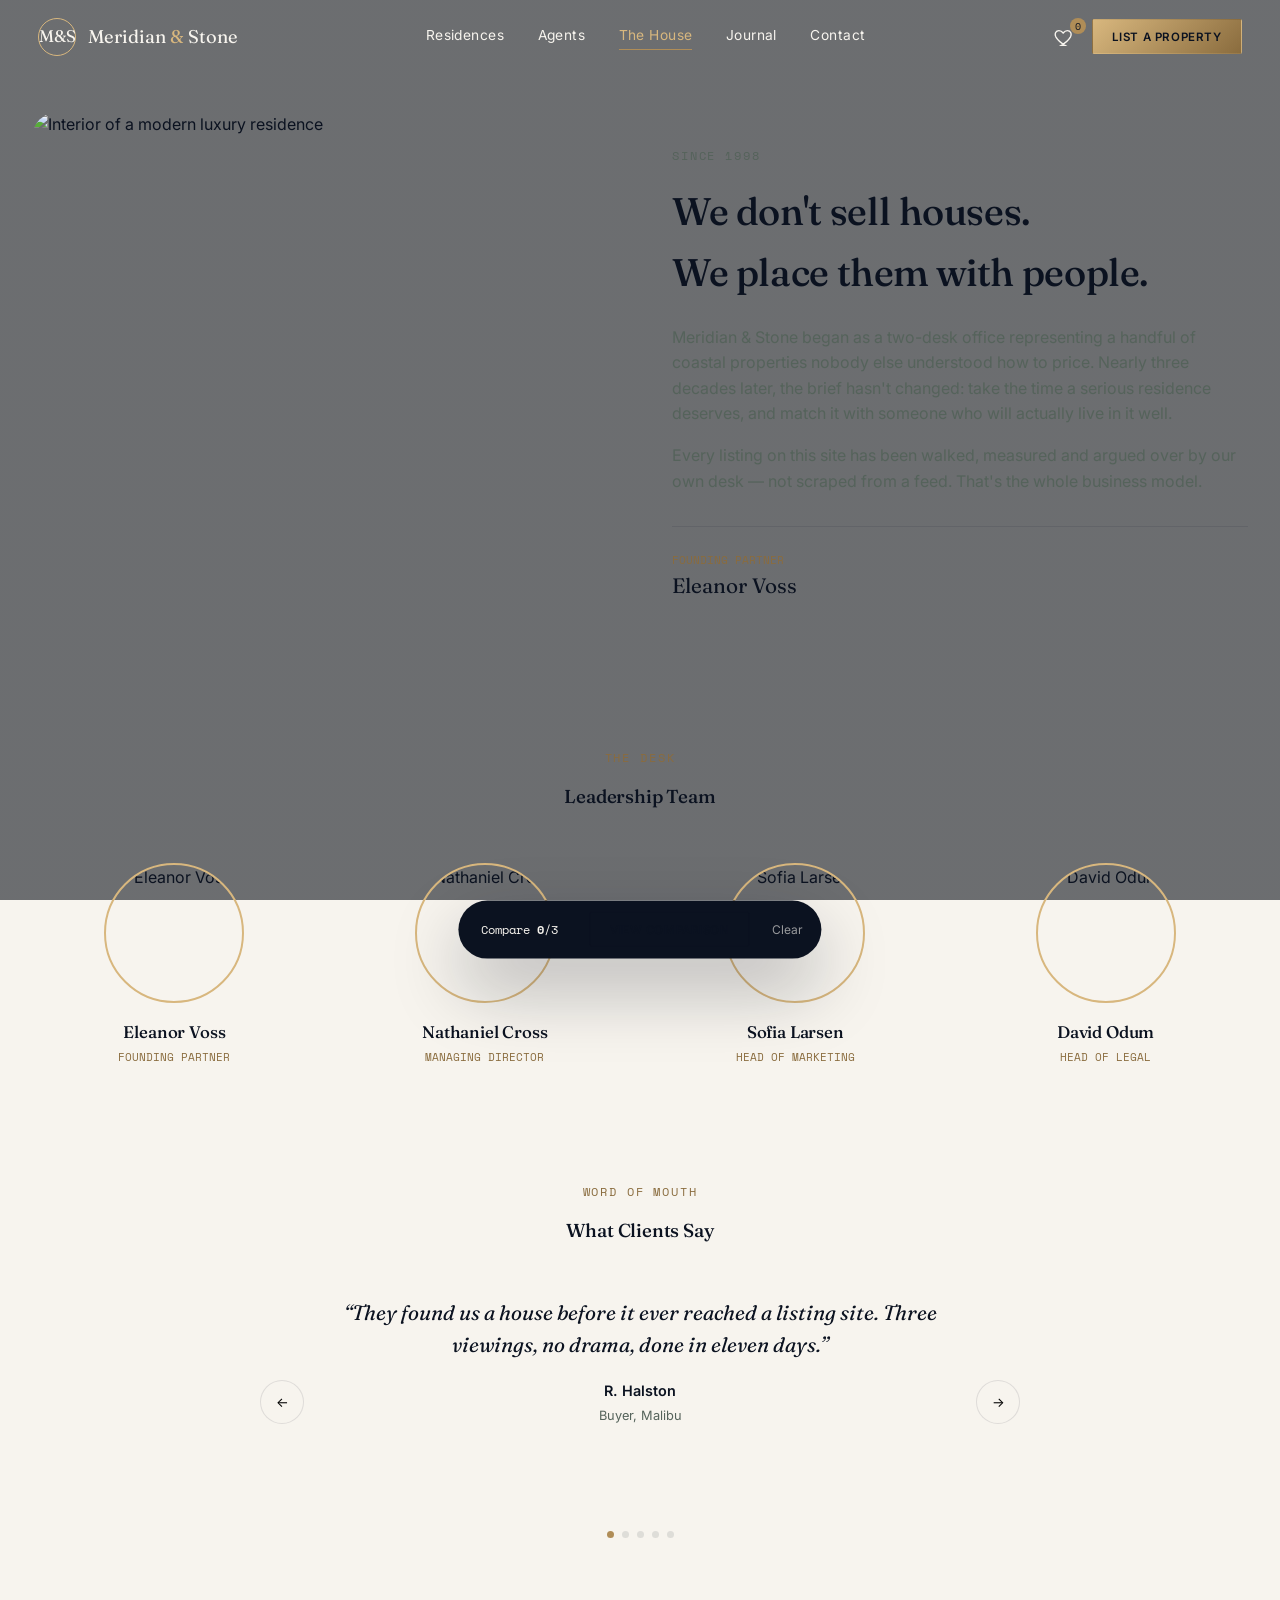
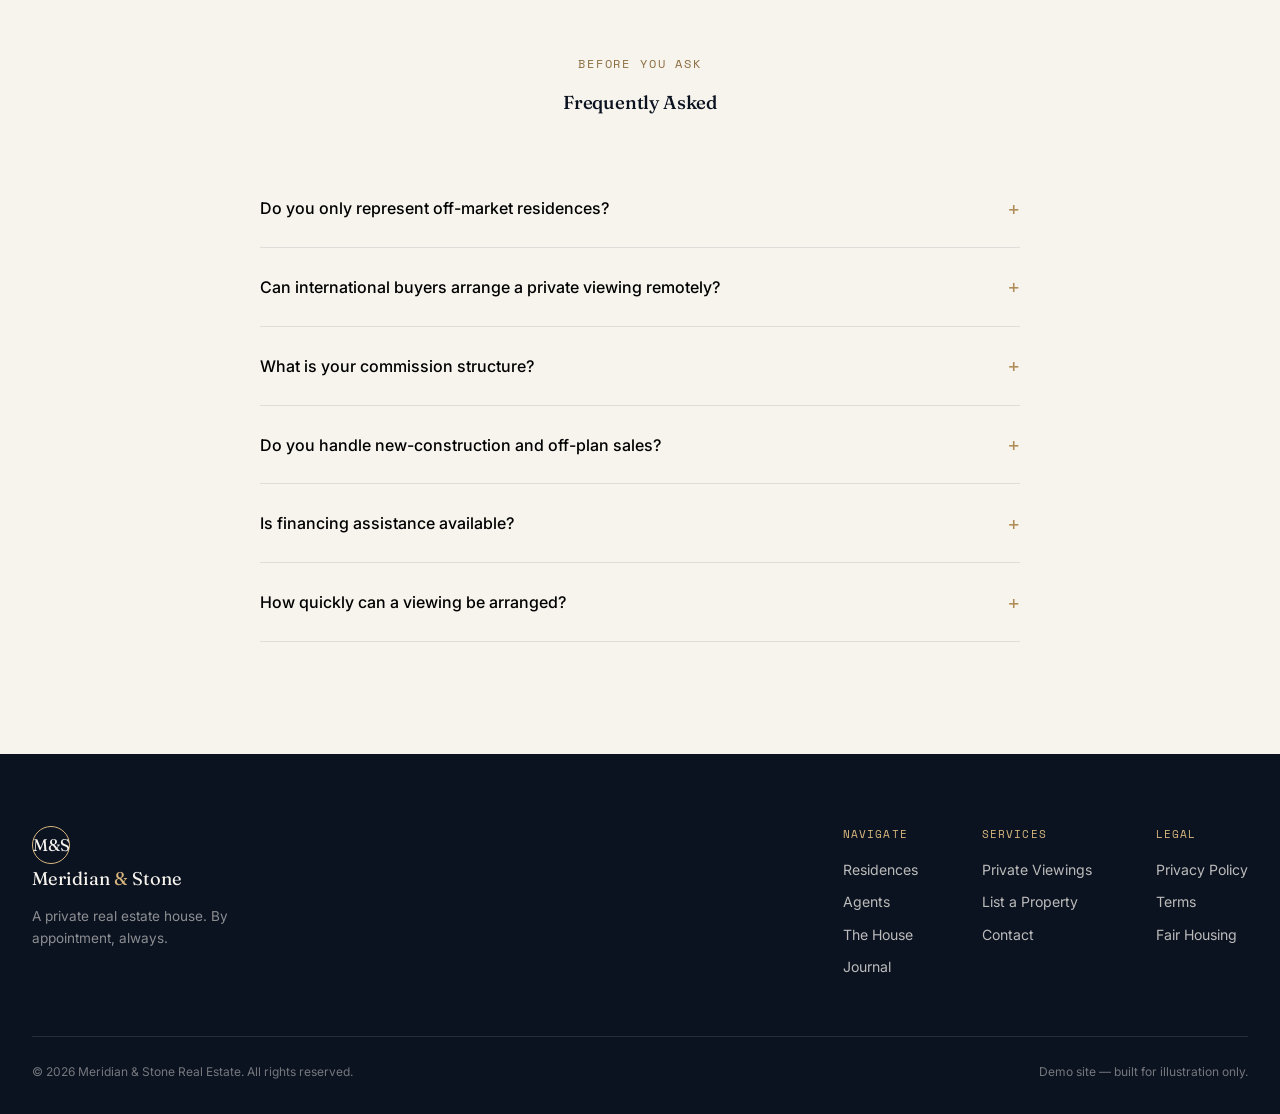
==== commit e415e0ff: "background-images-fixed" ====
--- a/about.html
+++ b/about.html
@@ -107,7 +107,7 @@
 
     <main id="main">
       <!-- ============ ABOUT PAGE ============ -->
-      <section class="sectionAbout" id="about">
+      <section class="sectionAbout section--about" id="about">
         <div class="about__story">
           <div class="about__story-media" data-reveal>
             <img
@@ -291,4 +291,4 @@
 
     <script src="script.js"></script>
   </body>
-</html>
+</html>
--- a/styles.css
+++ b/styles.css
@@ -16,11 +16,9 @@
   --brass-light: #d8b77e;
   --brass-dark: #8a6c3e;
   --amber-glow: #d8a657;
-  /* FIX: sage darkened from #6B7A73 (~3.5:1 on ivory) to #55635B (~5.1:1) for WCAG AA body copy */
   --sage: #55635b;
   --line: rgba(11, 18, 32, 0.1);
   --line-light: rgba(247, 244, 238, 0.18);
-  /* FIX: dedicated focus color that contrasts on both light and brass backgrounds */
   --focus: #1e6fbf;
 
   /* ---- Type ---- */
@@ -105,7 +103,6 @@
   margin: 0;
 }
 
-/* FIX: focus ring was invisible on brass buttons (brass on brass). New ring uses --focus + offset + white halo. */
 :focus-visible {
   outline: 2px solid var(--focus);
   outline-offset: 3px;
@@ -118,7 +115,6 @@
   box-shadow: 0 0 0 4px var(--focus);
 }
 
-/* NEW: skip-to-content link (a11y) */
 .skip-link {
   position: absolute;
   left: 1rem;
@@ -135,7 +131,6 @@
   top: 1rem;
 }
 
-/* NEW: <main> is the flex child so footer sticks to bottom on short pages */
 main {
   flex: 1 0 auto;
 }
@@ -385,7 +380,6 @@
   right: 0;
 }
 
-/* ===== ACTIVE LINK STYLING (set by JS, not hardcoded in HTML) ===== */
 .nav__link.active {
   color: var(--brass-light) !important;
 }
@@ -394,7 +388,6 @@
   width: 100% !important;
 }
 
-/* ===== SCROLLED STATE ACTIVE LINK ===== */
 .nav.is-scrolled .nav__link.active {
   color: var(--brass-dark) !important;
 }
@@ -452,7 +445,6 @@
   transition: background 0.3s;
 }
 
-/* NEW: mobile menu backdrop — clicking outside closes the menu */
 .nav__backdrop {
   position: fixed;
   inset: 0;
@@ -837,8 +829,6 @@
   font-size: 0.95rem;
 }
 
-/* FIX: pages that use a section class directly (agents, listings, journal, about, booking, contact)
-   need side padding without the max-width constraint. */
 .section--stone#agents,
 .section--stone#listings,
 .section--stone#journal {
@@ -869,7 +859,6 @@
   grid-row: span 1;
   cursor: pointer;
 }
-/* FIX: only the first and fourth cards are tall on desktop; the rule collapses cleanly at 1100px below */
 .feature-card:nth-child(1) {
   grid-column: span 2;
   grid-row: span 2;
@@ -1247,8 +1236,6 @@
   color: var(--ivory);
 }
 
-/* FIX: compare dock and back-to-top overlapped bottom-right on mobile.
-   Raise back-to-top above the dock when the dock is visible. */
 .back-to-top {
   bottom: 1.6rem;
   right: 1.6rem;
@@ -1830,7 +1817,6 @@
 .newsletter .eyebrow {
   color: rgba(11, 18, 32, 0.6);
 }
-/* FIX: form needs position:relative so the absolutely positioned error spans anchor correctly */
 .newsletter__form {
   display: flex;
   gap: 0.8rem;
@@ -2253,13 +2239,185 @@
 }
 
 /* =========================================================
+   PHONE INPUT (country picker + number)
+   ========================================================= */
+.phone-input {
+  position: relative;
+  display: flex;
+  align-items: stretch;
+  background: var(--ivory);
+  border: 1px solid var(--line);
+  border-radius: var(--radius-sm);
+  overflow: visible;
+  transition: border-color 0.25s;
+  z-index: 1;
+}
+.phone-input:focus-within {
+  border-color: var(--brass);
+}
+.field.has-error .phone-input {
+  border-color: #c1584a !important;
+}
+
+.phone-input__country {
+  display: flex;
+  align-items: center;
+  gap: 0.5rem;
+  padding: 0 0.9rem;
+  background: transparent;
+  border: none;
+  border-right: 1px solid var(--line);
+  font-family: var(--font-body);
+  font-size: 0.95rem;
+  color: var(--ink);
+  cursor: pointer;
+  white-space: nowrap;
+}
+.phone-input__country:hover {
+  background: var(--ivory-dim);
+}
+.phone-input__flag {
+  font-size: 1.15rem;
+  line-height: 1;
+}
+.phone-input__dial {
+  font-family: var(--font-mono);
+  font-size: 0.9rem;
+}
+.phone-input__caret {
+  color: var(--sage);
+  flex-shrink: 0;
+}
+
+.phone-input > input[type="tel"] {
+  flex: 1;
+  min-width: 0;
+  border: none;
+  background: transparent;
+  padding: 0.85rem 1rem;
+  font-size: 1rem;
+  color: var(--ink);
+  outline: none;
+  letter-spacing: 0.02em;
+}
+
+.phone-input__menu {
+  position: absolute;
+  top: calc(100% + 6px);
+  left: 0;
+  z-index: 70;
+  width: 320px;
+  max-width: calc(100vw - 2rem);
+  background: var(--ivory);
+  border: 1px solid var(--line);
+  border-radius: var(--radius-md);
+  box-shadow: var(--shadow-lift);
+  overflow: hidden;
+  display: flex;
+  flex-direction: column;
+  max-height: 340px;
+}
+
+/* critical: make sure hidden always wins */
+.phone-input__menu[hidden] {
+  display: none !important;
+}
+
+.phone-input__search {
+  border: none;
+  border-bottom: 1px solid var(--line);
+  padding: 0.8rem 1rem;
+  font-size: 0.9rem;
+  background: var(--ivory);
+  color: var(--ink);
+  outline: none;
+}
+.phone-input__search:focus {
+  background: var(--ivory-dim);
+}
+.phone-input__list {
+  list-style: none;
+  margin: 0;
+  padding: 0.3rem 0;
+  overflow-y: auto;
+  max-height: 280px;
+}
+.phone-input__list li {
+  display: flex;
+  align-items: center;
+  gap: 0.7rem;
+  padding: 0.55rem 1rem;
+  cursor: pointer;
+  font-size: 0.9rem;
+}
+.phone-input__list li:hover,
+.phone-input__list li.is-active {
+  background: var(--ivory-dim);
+}
+.phone-input__list .flag {
+  font-size: 1.15rem;
+}
+.phone-input__list .name {
+  flex: 1;
+  color: var(--ink);
+}
+.phone-input__list .dial {
+  font-family: var(--font-mono);
+  font-size: 0.82rem;
+  color: var(--sage);
+}
+.phone-input__list .empty {
+  padding: 0.8rem 1rem;
+  color: var(--sage);
+  font-size: 0.85rem;
+  text-align: center;
+  cursor: default;
+}
+
+/* Stacking fix — when the menu is open, lift the widget above sibling fields */
+.phone-input.is-open {
+  z-index: 60;
+}
+.phone-input.is-open .phone-input__menu {
+  pointer-events: auto;
+}
+.field:has(.phone-input.is-open) {
+  position: relative;
+  z-index: 61;
+}
+
+/* Dark booking-form variant */
+.booking__form .phone-input {
+  background: rgba(247, 244, 238, 0.06);
+  border-color: rgba(247, 244, 238, 0.18);
+}
+.booking__form .phone-input:focus-within {
+  border-color: var(--brass-light);
+}
+.booking__form .phone-input__country {
+  color: var(--ivory);
+  border-right-color: rgba(247, 244, 238, 0.18);
+}
+.booking__form .phone-input__country:hover {
+  background: rgba(247, 244, 238, 0.08);
+}
+.booking__form .phone-input > input[type="tel"] {
+  color: var(--ivory);
+}
+.booking__form .phone-input > input[type="tel"]::placeholder {
+  color: rgba(247, 244, 238, 0.5);
+}
+.booking__form .phone-input__menu {
+  background: var(--ivory);
+}
+
+/* =========================================================
    RESPONSIVE
    ========================================================= */
 @media (max-width: 1100px) {
   .feature-grid {
     grid-template-columns: repeat(2, 1fr);
   }
-  /* FIX: 4th card now keeps its 2-row height so the left column stays balanced */
   .feature-card:nth-child(4) {
     grid-column: span 2;
     grid-row: span 2;
@@ -2376,9 +2534,100 @@
     justify-content: center;
     border-radius: var(--radius-md);
   }
-
-  /* FIX: on mobile the dock grows tall; lift back-to-top well clear of it */
   body:has(.compare-dock.is-visible) .back-to-top {
     bottom: 8.5rem;
   }
-}
+
+  /* Phone menu anchors to full input width on mobile so it never clips */
+  .phone-input__menu {
+    width: 100%;
+    max-width: 100%;
+  }
+}
+
+.property-card__fav svg path {
+  fill: none;
+  stroke: currentColor;
+}
+.property-card__fav.is-active {
+  color: #e63946;
+}
+.property-card__fav.is-active svg path {
+  fill: #e63946;
+  stroke: #e63946;
+}
+#pmFavBtn.is-active {
+  color: #e63946;
+  border-color: #e63946;
+}
+
+/* Background building image for the listings section */
+.section--listings {
+  background-image:
+    linear-gradient(rgba(15, 20, 28, 0.55), rgba(15, 20, 28, 0.55)),
+    url("https://images.unsplash.com/photo-1600585154340-be6161a56a0c?q=80&w=1920&auto=format&fit=crop");
+  background-size: cover;
+  background-position: center;
+  background-repeat: no-repeat;
+  background-attachment: fixed;
+}
+
+/* Background building image for the agents section */
+.section--agents {
+  background-image:
+    linear-gradient(rgba(15, 20, 28, 0.55), rgba(15, 20, 28, 0.55)),
+    url("https://images.unsplash.com/photo-1512917774080-9991f1c4c750?q=80&w=1920&auto=format&fit=crop");
+  background-size: cover;
+  background-position: center;
+  background-repeat: no-repeat;
+  background-attachment: fixed;
+}
+
+/* Background building image for the about section */
+.section--about {
+  background-image:
+    linear-gradient(rgba(15, 20, 28, 0.6), rgba(15, 20, 28, 0.6)),
+    url("https://images.unsplash.com/photo-1613977257363-707ba9348227?q=80&w=1920&auto=format&fit=crop");
+  background-size: cover;
+  background-position: center;
+  background-repeat: no-repeat;
+  background-attachment: fixed;
+}
+
+/* Background building image for the journal section */
+.section--journal {
+  background-image:
+    linear-gradient(rgba(15, 20, 28, 0.6), rgba(15, 20, 28, 0.6)),
+    url("https://images.unsplash.com/photo-1568605114967-8130f3a36994?q=80&w=1920&auto=format&fit=crop");
+  background-size: cover;
+  background-position: center;
+  background-repeat: no-repeat;
+  background-attachment: fixed;
+}
+
+/* Background building image for the contact section */
+.section--contact {
+  background-image:
+    linear-gradient(rgba(15, 20, 28, 0.68), rgba(15, 20, 28, 0.68)),
+    url("https://images.unsplash.com/photo-1521783988139-89397d761dcc?q=80&w=1920&auto=format&fit=crop");
+  background-size: cover;
+  background-position: center;
+  background-repeat: no-repeat;
+  background-attachment: fixed;
+}
+
+/* Background building image for the upload section */
+.section--upload {
+  background-image:
+    linear-gradient(rgba(15, 20, 28, 0.65), rgba(15, 20, 28, 0.65)),
+    url("https://images.unsplash.com/photo-1449158743715-0a90ebb6d2d8?q=80&w=1920&auto=format&fit=crop");
+  background-size: cover;
+  background-position: center;
+  background-repeat: no-repeat;
+  background-attachment: fixed;
+}
+
+/* Replaces the old inline margin-top on the submit button */
+.btn--submit {
+  margin-top: 1.4rem;
+}
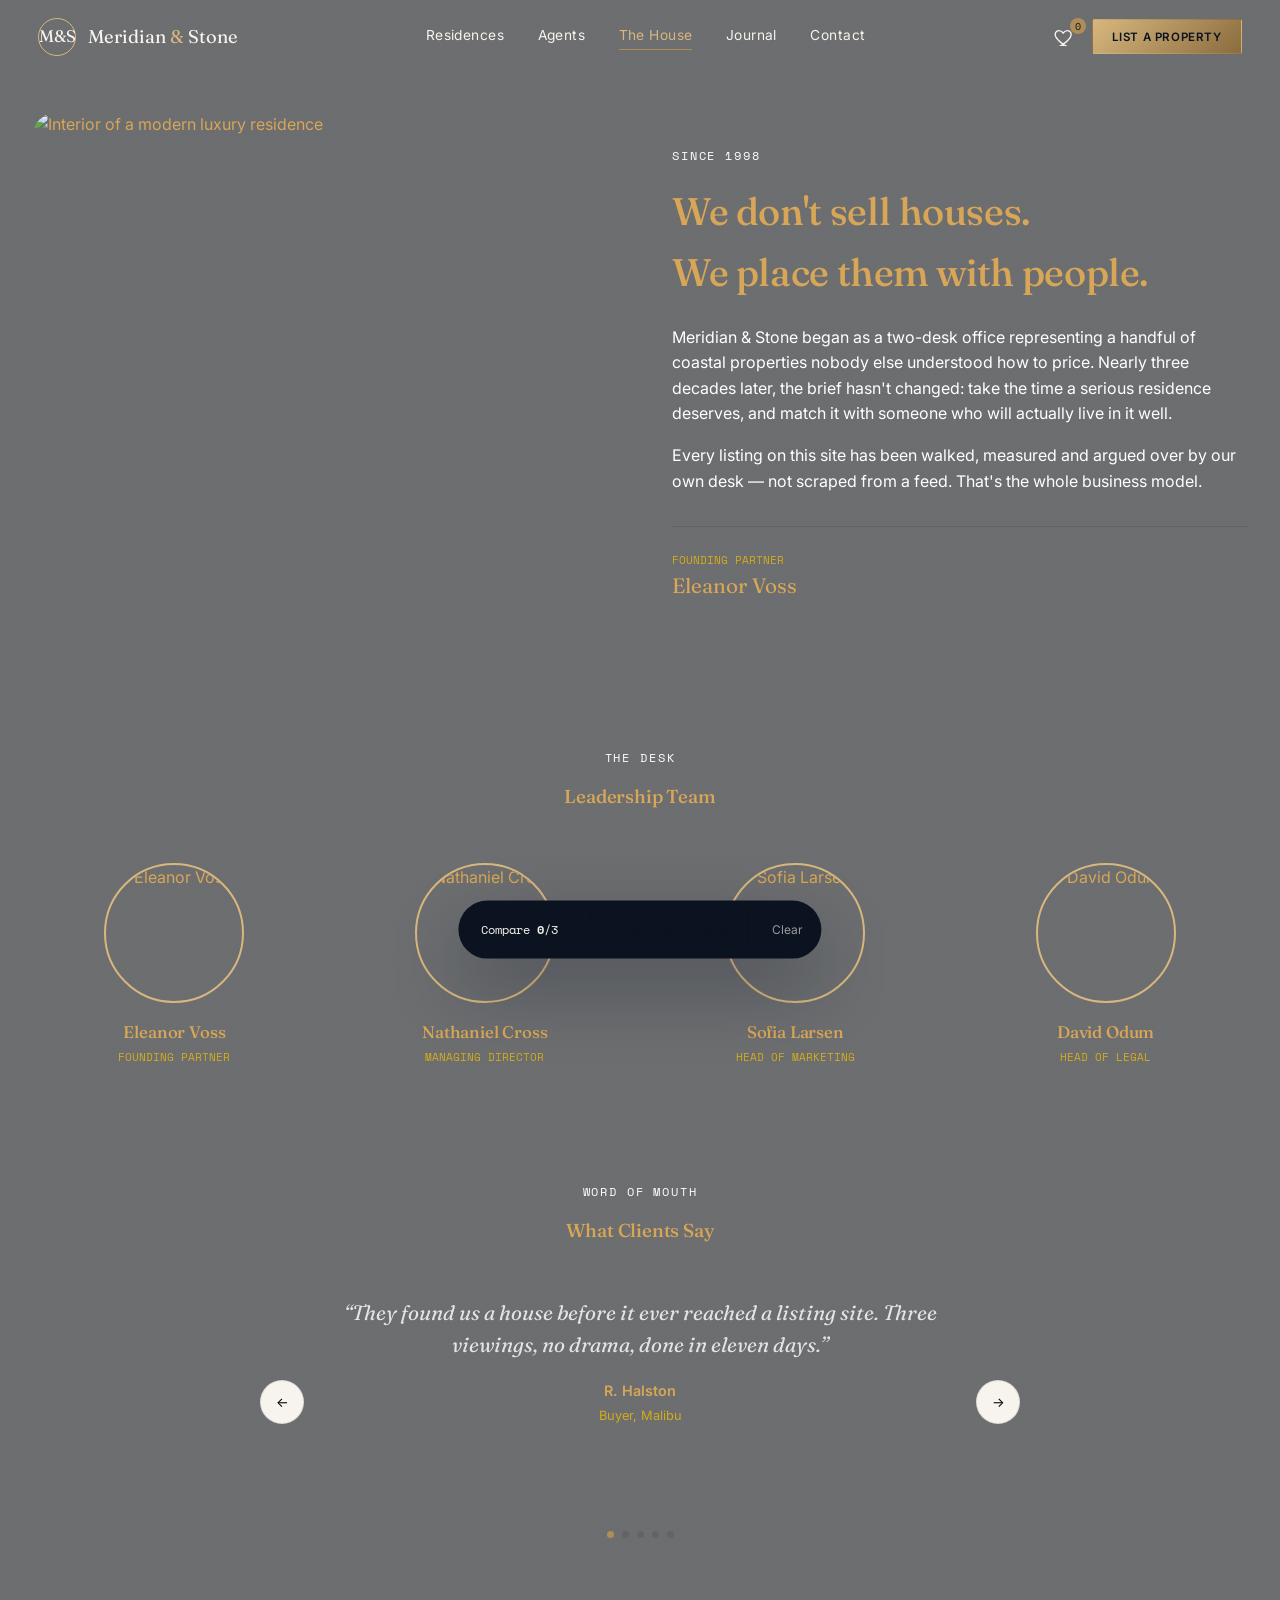
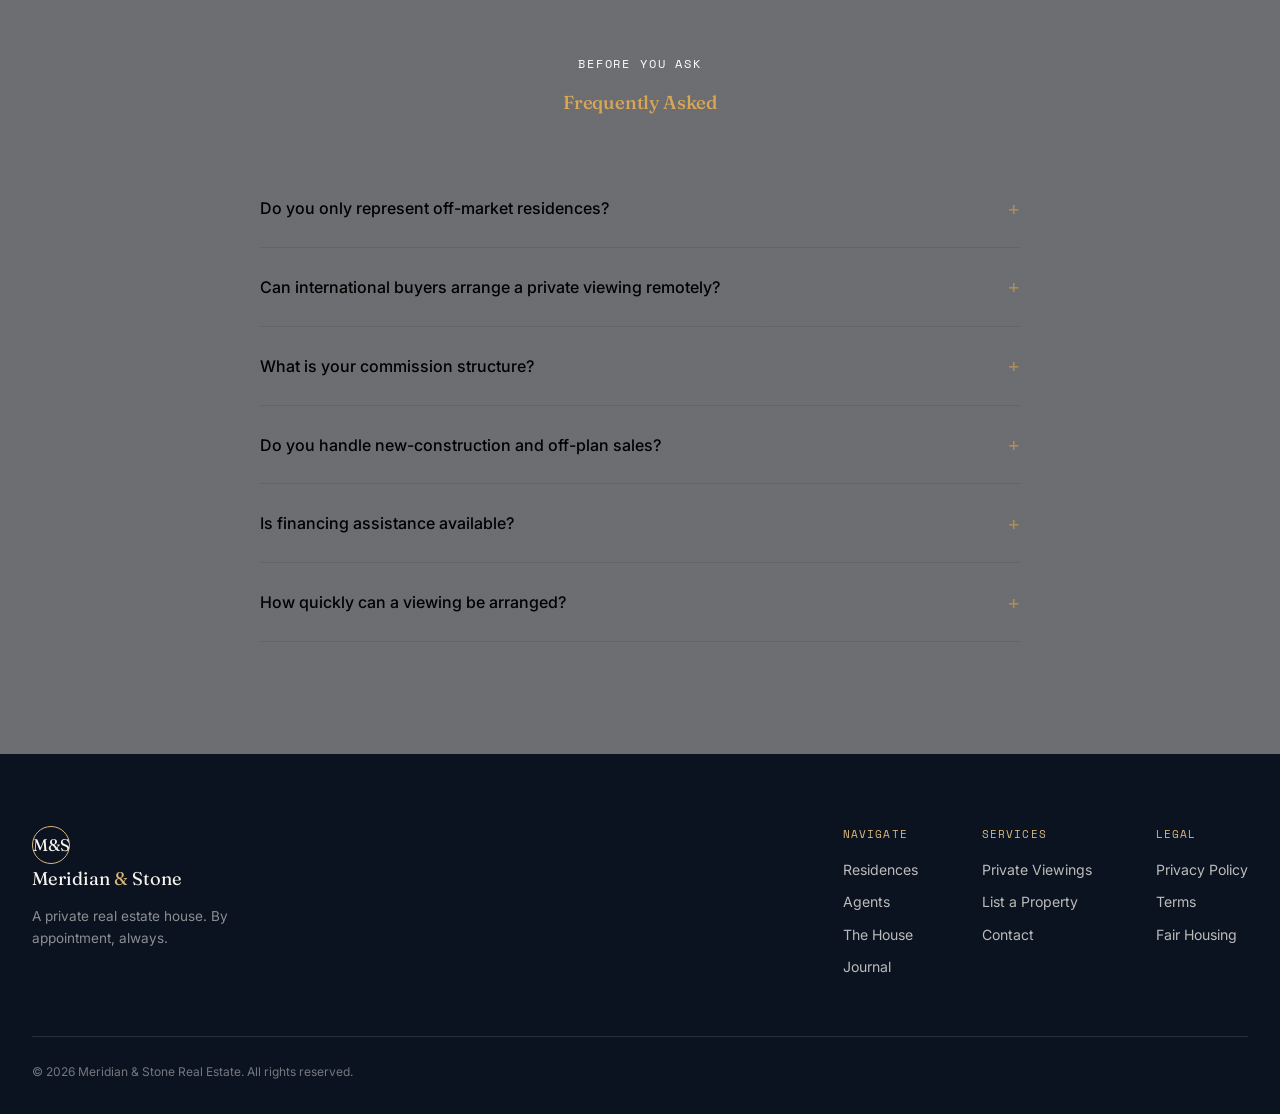
==== commit 69209aa2: "styling" ====
--- a/about.html
+++ b/about.html
@@ -216,7 +216,6 @@
           &copy; <span id="year"></span> Meridian &amp; Stone Real Estate. All
           rights reserved.
         </p>
-        <p>Demo site — built for illustration only.</p>
       </div>
     </footer>
 
--- a/styles.css
+++ b/styles.css
@@ -57,7 +57,7 @@
 body {
   margin: 0;
   font-family: var(--font-body);
-  color: var(--ink);
+  color: #d8a657;
   background: var(--ivory);
   line-height: 1.6;
   -webkit-font-smoothing: antialiased;
@@ -149,7 +149,7 @@
   text-transform: uppercase;
   letter-spacing: 0.16em;
   font-size: 0.72rem;
-  color: var(--brass-dark);
+  color: #ffffff;
   margin-bottom: 0.9rem;
   display: inline-block;
 }
@@ -292,11 +292,9 @@
 }
 .nav.is-scrolled {
   padding: 0.65rem 0;
-  box-shadow: 0 8px 30px rgba(11, 18, 32, 0.1);
 }
 .nav.is-scrolled::before {
   background: rgba(247, 244, 238, 0.86);
-
   -webkit-backdrop-filter: blur(14px) saturate(140%);
   backdrop-filter: blur(14px) saturate(140%);
 }
@@ -306,12 +304,10 @@
 }
 .nav.is-scrolled .nav__mark {
   color: var(--ink);
-  border-color: var(--ink);
 }
 .nav.is-scrolled .icon-btn,
 .nav.is-scrolled .nav__burger span {
   color: var(--ink);
-  background: var(--ink);
 }
 
 .nav__inner {
@@ -548,6 +544,9 @@
   width: 100%;
   padding: 1.05rem;
 }
+.btn--submit {
+  margin-top: 1.4rem;
+}
 
 /* =========================================================
    HERO
@@ -825,7 +824,7 @@
 }
 .section__lede {
   margin-top: 0.8rem;
-  color: var(--sage);
+  color:#d8a657;;
   font-size: 0.95rem;
 }
 
@@ -835,8 +834,7 @@
   padding: 7rem 2rem;
 }
 .sectionAbout,
-.sectionBooking,
-.sectionContact {
+.sectionBooking {
   padding: 7rem 2rem;
   max-width: 1360px;
   margin: 0 auto;
@@ -1096,12 +1094,19 @@
     fill 0.3s,
     stroke 0.3s;
 }
+.property-card__fav svg path {
+  fill: none;
+  stroke: currentColor;
+}
 .property-card__fav:hover {
   transform: scale(1.12);
 }
-.property-card__fav.is-active svg {
-  fill: #c1584a;
-  stroke: #c1584a;
+.property-card__fav.is-active {
+  color: #e63946;
+}
+.property-card__fav.is-active svg path {
+  fill: #e63946;
+  stroke: #e63946;
 }
 
 .property-card__body {
@@ -1402,7 +1407,7 @@
   margin-bottom: 1.3rem;
 }
 .about__story-copy p {
-  color: var(--sage);
+  color: white;
   margin-bottom: 1rem;
 }
 .about__signature {
@@ -1415,7 +1420,7 @@
   font-family: var(--font-mono);
   font-size: 0.7rem;
   text-transform: uppercase;
-  color: var(--brass-dark);
+  color: rgba(242, 190, 1, 0.768);
 }
 .about__signature strong {
   font-family: var(--font-display);
@@ -1454,7 +1459,7 @@
   font-family: var(--font-mono);
   font-size: 0.68rem;
   text-transform: uppercase;
-  color: var(--brass-dark);
+  color: rgba(242, 190, 1, 0.768);;
   margin-top: 0.2rem;
 }
 
@@ -1493,7 +1498,7 @@
   font-family: var(--font-display);
   font-size: 1.3rem;
   font-style: italic;
-  color: var(--ink);
+  color: rgba(255, 255, 255, 0.812);
   line-height: 1.5;
 }
 .testimonial-slide strong {
@@ -1505,7 +1510,7 @@
 }
 .testimonial-slide em {
   font-style: normal;
-  color: var(--sage);
+  color: rgba(242, 190, 1, 0.768);
   font-size: 0.8rem;
 }
 .carousel-arrow {
@@ -1575,7 +1580,7 @@
 }
 .faq-a p {
   padding-bottom: 1.4rem;
-  color: var(--sage);
+  color: rgba(242, 190, 1, 0.768);
   font-size: 0.92rem;
 }
 
@@ -1648,7 +1653,7 @@
   display: grid;
   grid-template-columns: 1fr 1.2fr;
   gap: 4rem;
-  background: var(--ink);
+  background: rgba(0, 0, 0, 0.522);
   color: var(--ivory);
   border-radius: var(--radius-lg);
   max-width: 1360px;
@@ -1657,7 +1662,7 @@
 }
 .booking__copy h2 {
   font-size: clamp(1.8rem, 3vw, 2.4rem);
-  color: var(--ivory);
+  color: #d8a657;;
   margin-bottom: 1rem;
 }
 .booking__copy p {
@@ -1722,7 +1727,7 @@
 }
 .section .field label,
 .contact .field label {
-  color: var(--brass-dark);
+  color: rgba(242, 190, 1, 0.768);
 }
 .field input,
 .field select,
@@ -1771,7 +1776,7 @@
 
 .upload-form,
 .contact__form {
-  background: var(--ivory);
+  background: rgba(0, 0, 0, 0.522);
   border: 1px solid var(--line);
   border-radius: var(--radius-md);
   padding: 2.2rem;
@@ -1838,7 +1843,7 @@
 }
 
 /* =========================================================
-   CONTACT
+   CONTACT — LAYOUT
    ========================================================= */
 .contact__grid {
   display: grid;
@@ -1851,7 +1856,7 @@
   gap: 1.6rem;
 }
 .contact__card {
-  background: var(--ink);
+  background: rgba(0, 0, 0, 0.522);
   color: var(--ivory);
   padding: 1.8rem;
   border-radius: var(--radius-md);
@@ -1877,7 +1882,7 @@
   gap: 0.6rem;
   padding: 0.9rem 1rem;
   border-radius: var(--radius-sm);
-  border: 1px solid var(--line);
+  border: 1px solid rgba(0, 0, 0, 0.522);
   font-size: 0.82rem;
   font-weight: 500;
   transition: all 0.35s var(--ease);
@@ -2193,6 +2198,10 @@
   gap: 1rem;
   flex-wrap: wrap;
 }
+#pmFavBtn.is-active {
+  color: #e63946;
+  border-color: #e63946;
+}
 
 /* compare table */
 .compare-table-wrap {
@@ -2317,8 +2326,6 @@
   flex-direction: column;
   max-height: 340px;
 }
-
-/* critical: make sure hidden always wins */
 .phone-input__menu[hidden] {
   display: none !important;
 }
@@ -2374,7 +2381,6 @@
   cursor: default;
 }
 
-/* Stacking fix — when the menu is open, lift the widget above sibling fields */
 .phone-input.is-open {
   z-index: 60;
 }
@@ -2386,7 +2392,6 @@
   z-index: 61;
 }
 
-/* Dark booking-form variant */
 .booking__form .phone-input {
   background: rgba(247, 244, 238, 0.06);
   border-color: rgba(247, 244, 238, 0.18);
@@ -2409,6 +2414,92 @@
 }
 .booking__form .phone-input__menu {
   background: var(--ivory);
+}
+
+/* =========================================================
+   BACKGROUND BUILDING IMAGES PER PAGE
+   ========================================================= */
+
+/* Listings */
+.section--listings {
+  background-image:
+    linear-gradient(rgba(15, 20, 28, 0.55), rgba(15, 20, 28, 0.55)),
+    url("https://images.unsplash.com/photo-1600585154340-be6161a56a0c?q=80&w=1920&auto=format&fit=crop");
+  background-size: cover;
+  background-position: center;
+  background-repeat: no-repeat;
+}
+
+/* Agents */
+.section--agents {
+  background-image:
+    linear-gradient(rgba(15, 20, 28, 0.55), rgba(15, 20, 28, 0.55)),
+    url("https://images.unsplash.com/photo-1512917774080-9991f1c4c750?q=80&w=1920&auto=format&fit=crop");
+  background-size: cover;
+  background-position: center;
+  background-repeat: no-repeat;
+}
+
+/* About */
+.section--about {
+  background-image:
+    linear-gradient(rgba(15, 20, 28, 0.6), rgba(15, 20, 28, 0.6)),
+    url("https://images.unsplash.com/photo-1613977257363-707ba9348227?q=80&w=1920&auto=format&fit=crop");
+  background-size: cover;
+  background-position: center;
+  background-repeat: no-repeat;
+}
+
+/* Journal */
+.section--journal {
+  background-image:
+    linear-gradient(rgba(15, 20, 28, 0.6), rgba(15, 20, 28, 0.6)),
+    url("https://images.unsplash.com/photo-1568605114967-8130f3a36994?q=80&w=1920&auto=format&fit=crop");
+  background-size: cover;
+  background-position: center;
+  background-repeat: no-repeat;
+}
+
+/* Upload */
+.section--upload {
+  background-image:
+    linear-gradient(rgba(15, 20, 28, 0.65), rgba(15, 20, 28, 0.65)),
+    url("https://images.unsplash.com/photo-1449158743715-0a90ebb6d2d8?q=80&w=1920&auto=format&fit=crop");
+  background-size: cover;
+  background-position: center;
+  background-repeat: no-repeat;
+}
+
+/* =========================================================
+   CONTACT — SEPARATED CLASSES
+   ========================================================= */
+
+/* Layout: full-bleed section, content centered inside */
+.sectionContact {
+  padding: 7rem 2rem;
+  width: 100%;
+  position: relative;
+}
+
+/* Background: only the .section--contact class paints the image */
+.section--contact {
+  background-color: #0f141c;
+  background-image:
+    linear-gradient(rgba(15, 20, 28, 0.68), rgba(15, 20, 28, 0.68)),
+    url("https://images.unsplash.com/photo-1486406146926-c627a92ad1ab?q=80&w=1920&auto=format&fit=crop");
+  background-size: cover;
+  background-position: center center;
+  background-repeat: no-repeat;
+  background-attachment: scroll;
+  min-height: 100vh;
+}
+
+/* Center inner content within the full-bleed section */
+.section--contact > .section__head,
+.section--contact > .contact__grid {
+  max-width: 1360px;
+  margin-left: auto;
+  margin-right: auto;
 }
 
 /* =========================================================
@@ -2537,97 +2628,50 @@
   body:has(.compare-dock.is-visible) .back-to-top {
     bottom: 8.5rem;
   }
-
-  /* Phone menu anchors to full input width on mobile so it never clips */
   .phone-input__menu {
     width: 100%;
     max-width: 100%;
   }
-}
-
-.property-card__fav svg path {
-  fill: none;
-  stroke: currentColor;
-}
-.property-card__fav.is-active {
-  color: #e63946;
-}
-.property-card__fav.is-active svg path {
-  fill: #e63946;
-  stroke: #e63946;
-}
-#pmFavBtn.is-active {
-  color: #e63946;
-  border-color: #e63946;
-}
-
-/* Background building image for the listings section */
-.section--listings {
+
+  /* Mobile: disable fixed backgrounds */
+  .section--listings,
+  .section--agents,
+  .section--about,
+  .section--journal,
+  .section--contact,
+  .section--upload,
+  .section--booking {
+    background-attachment: scroll;
+  }
+}
+
+/* =========================================================
+   BOOKING PAGE — BACKGROUND
+   ========================================================= */
+
+/* Layout: full-bleed wrapper, content centered inside */
+.sectionBooking {
+  padding: 7rem 2rem;
+  width: 100%;
+  position: relative;
+}
+
+/* Background: only .section--booking paints the image */
+.section--booking {
+  background-color: #0f141c;
   background-image:
-    linear-gradient(rgba(15, 20, 28, 0.55), rgba(15, 20, 28, 0.55)),
-    url("https://images.unsplash.com/photo-1600585154340-be6161a56a0c?q=80&w=1920&auto=format&fit=crop");
+    linear-gradient(rgba(15, 20, 28, 0.72), rgba(15, 20, 28, 0.72)),
+    url("https://images.unsplash.com/photo-1600596542815-ffad4c1539a9?q=80&w=1920&auto=format&fit=crop");
   background-size: cover;
-  background-position: center;
+  background-position: center center;
   background-repeat: no-repeat;
-  background-attachment: fixed;
-}
-
-/* Background building image for the agents section */
-.section--agents {
-  background-image:
-    linear-gradient(rgba(15, 20, 28, 0.55), rgba(15, 20, 28, 0.55)),
-    url("https://images.unsplash.com/photo-1512917774080-9991f1c4c750?q=80&w=1920&auto=format&fit=crop");
-  background-size: cover;
-  background-position: center;
-  background-repeat: no-repeat;
-  background-attachment: fixed;
-}
-
-/* Background building image for the about section */
-.section--about {
-  background-image:
-    linear-gradient(rgba(15, 20, 28, 0.6), rgba(15, 20, 28, 0.6)),
-    url("https://images.unsplash.com/photo-1613977257363-707ba9348227?q=80&w=1920&auto=format&fit=crop");
-  background-size: cover;
-  background-position: center;
-  background-repeat: no-repeat;
-  background-attachment: fixed;
-}
-
-/* Background building image for the journal section */
-.section--journal {
-  background-image:
-    linear-gradient(rgba(15, 20, 28, 0.6), rgba(15, 20, 28, 0.6)),
-    url("https://images.unsplash.com/photo-1568605114967-8130f3a36994?q=80&w=1920&auto=format&fit=crop");
-  background-size: cover;
-  background-position: center;
-  background-repeat: no-repeat;
-  background-attachment: fixed;
-}
-
-/* Background building image for the contact section */
-.section--contact {
-  background-image:
-    linear-gradient(rgba(15, 20, 28, 0.68), rgba(15, 20, 28, 0.68)),
-    url("https://images.unsplash.com/photo-1521783988139-89397d761dcc?q=80&w=1920&auto=format&fit=crop");
-  background-size: cover;
-  background-position: center;
-  background-repeat: no-repeat;
-  background-attachment: fixed;
-}
-
-/* Background building image for the upload section */
-.section--upload {
-  background-image:
-    linear-gradient(rgba(15, 20, 28, 0.65), rgba(15, 20, 28, 0.65)),
-    url("https://images.unsplash.com/photo-1449158743715-0a90ebb6d2d8?q=80&w=1920&auto=format&fit=crop");
-  background-size: cover;
-  background-position: center;
-  background-repeat: no-repeat;
-  background-attachment: fixed;
-}
-
-/* Replaces the old inline margin-top on the submit button */
-.btn--submit {
-  margin-top: 1.4rem;
-}
+  background-attachment: scroll;
+  min-height: 100vh;
+}
+
+/* Center inner content within the full-bleed section */
+.section--booking > .booking {
+  max-width: 1360px;
+  margin-left: auto;
+  margin-right: auto;
+}
